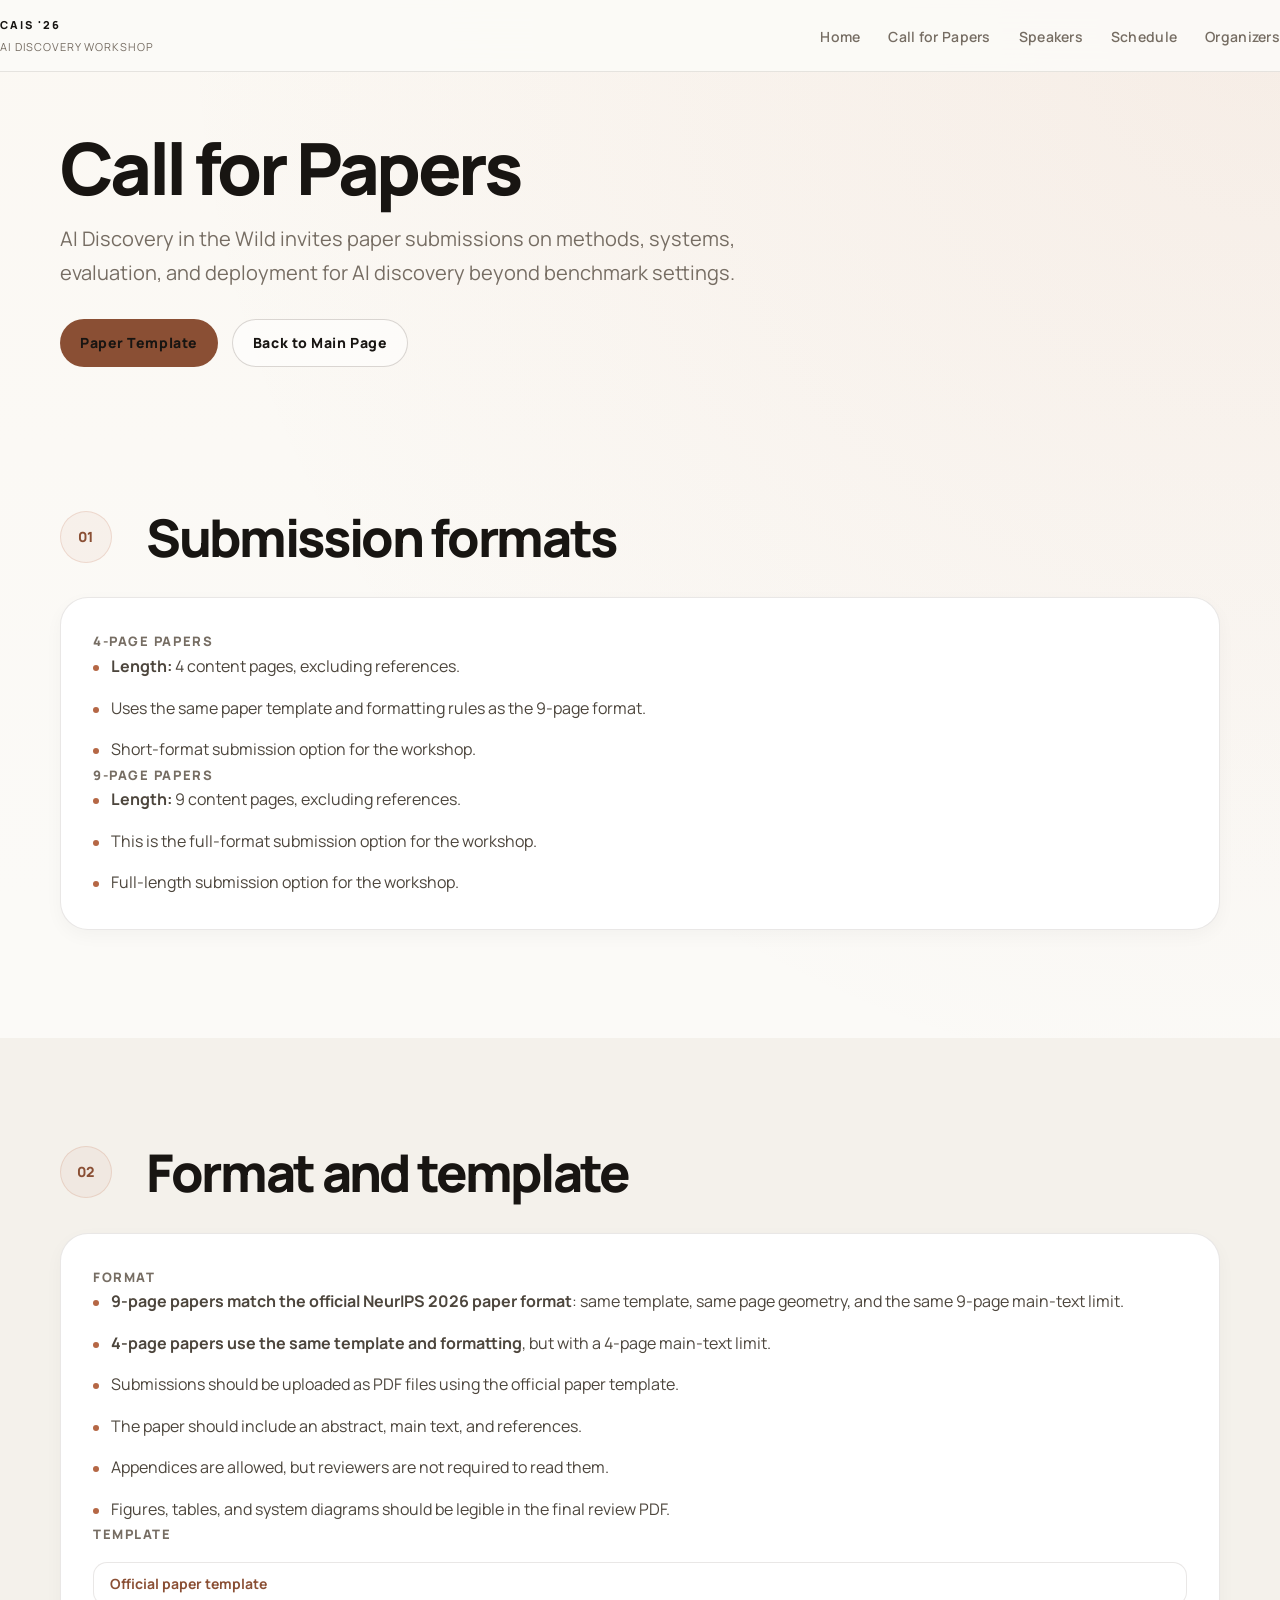
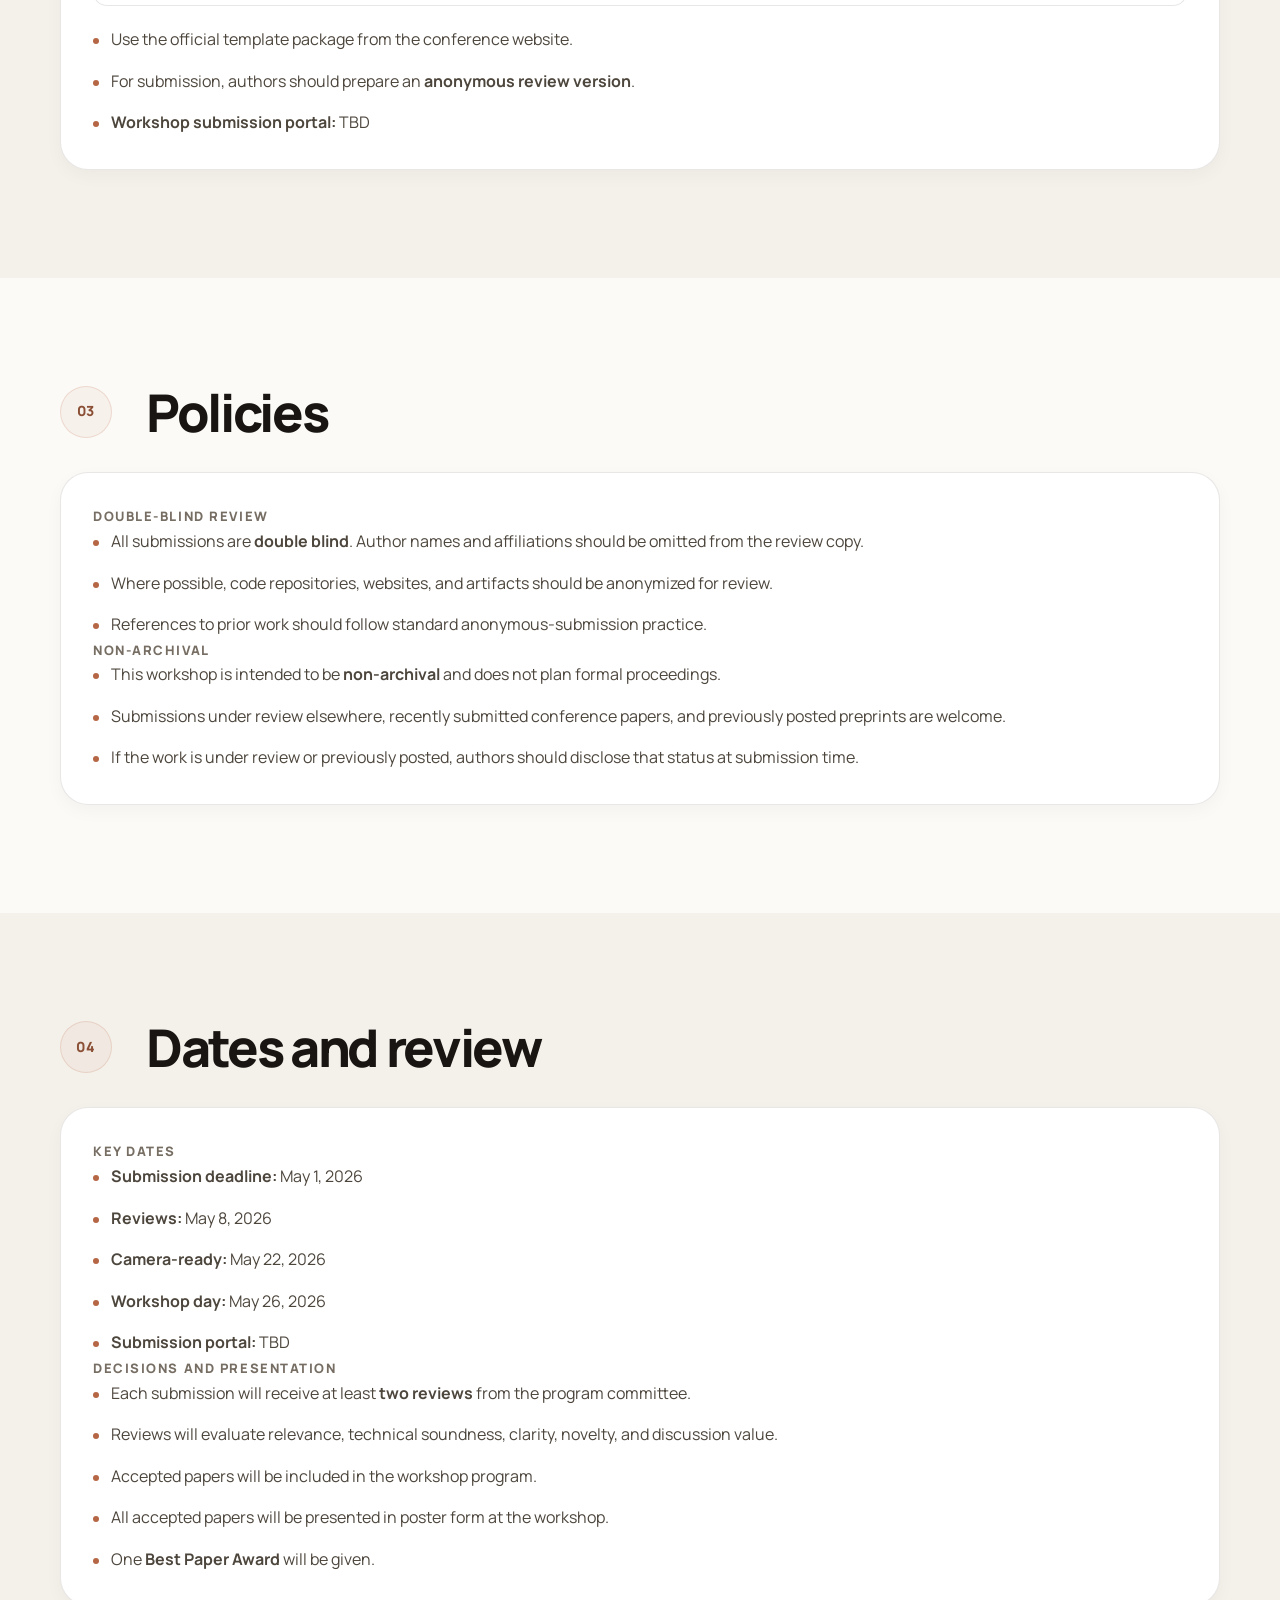
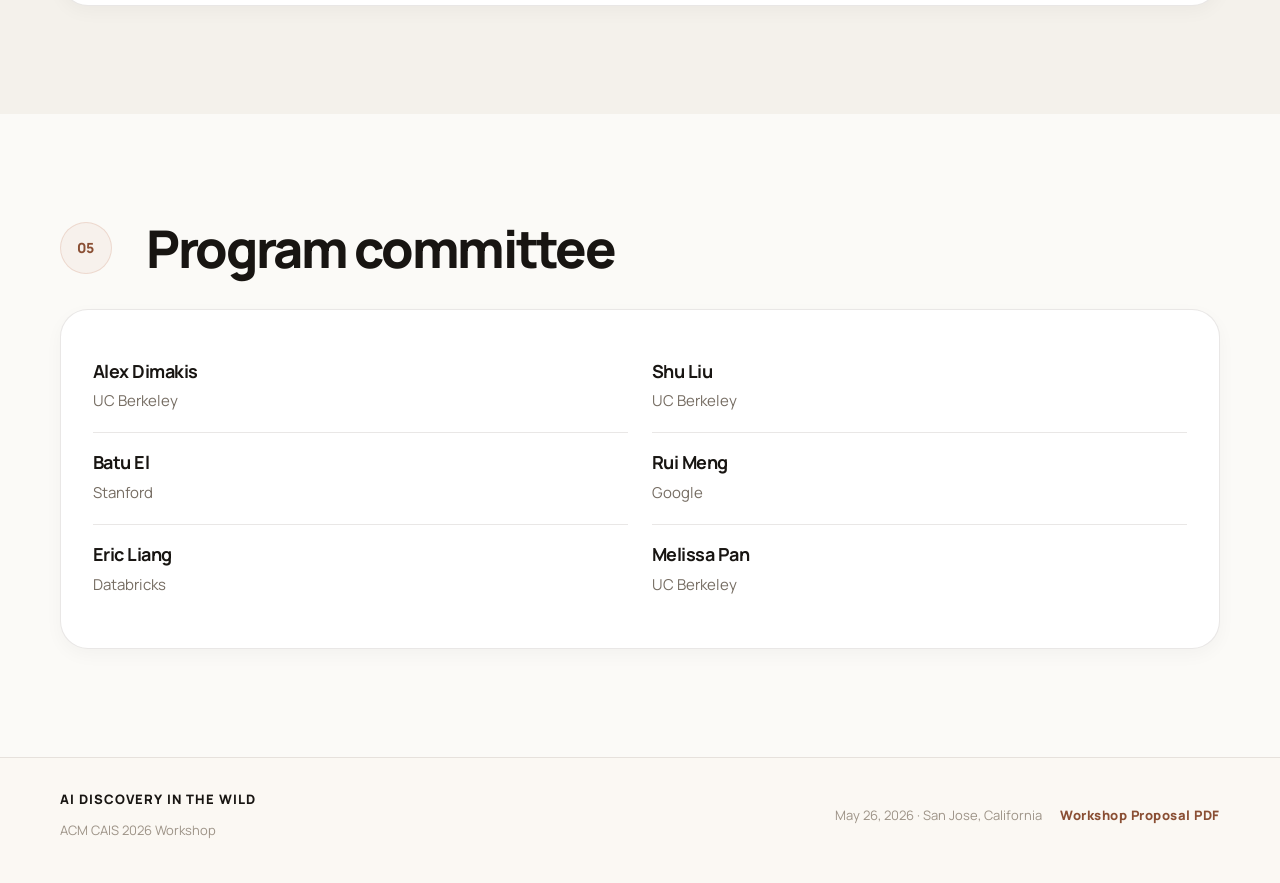
==== cfp.html @ d21f392a "Update workshop dates" ====
<!DOCTYPE html>
<html lang="en">
<head>
  <meta charset="UTF-8">
  <meta name="viewport" content="width=device-width, initial-scale=1.0">
  <title>Call for Papers | AI Discovery in the Wild</title>
  <meta name="description" content="Submission details for AI Discovery in the Wild, a 2026 workshop on real-world AI discovery systems.">
  <meta name="theme-color" content="#f8f4ed">
  <link rel="preconnect" href="https://fonts.googleapis.com">
  <link rel="preconnect" href="https://fonts.gstatic.com" crossorigin>
  <link href="https://fonts.googleapis.com/css2?family=Fraunces:opsz,wght@9..144,500;9..144,600&family=Manrope:wght@400;500;600;700;800&display=swap" rel="stylesheet">
  <link rel="stylesheet" href="style.css">
</head>
<body class="subpage-body">

<nav id="navbar" class="scrolled">
  <div class="nav-inner">
    <a href="index.html" class="nav-logo">
      <span class="nav-mark">CAIS '26</span>
      <span class="nav-name">AI Discovery Workshop</span>
    </a>

    <button class="nav-toggle" aria-label="Toggle navigation" aria-expanded="false">
      <span></span>
      <span></span>
      <span></span>
    </button>

    <ul class="nav-links">
      <li><a href="index.html">Home</a></li>
      <li><a href="cfp.html">Call for Papers</a></li>
      <li><a href="index.html#speakers">Speakers</a></li>
      <li><a href="index.html#schedule">Schedule</a></li>
      <li><a href="index.html#organizers">Organizers</a></li>
    </ul>
  </div>
</nav>

<header class="subpage-hero">
  <div class="container">
    <div class="subpage-copy">
      <h1>Call for Papers</h1>
      <p class="subpage-lead">AI Discovery in the Wild invites paper submissions on methods, systems, evaluation, and deployment for AI discovery beyond benchmark settings.</p>
      <div class="subpage-actions">
        <a href="https://media.neurips.cc/Conferences/NeurIPS2026/Formatting_Instructions_For_NeurIPS_2026.zip" class="page-btn page-btn-primary" target="_blank" rel="noreferrer">Paper Template</a>
        <a href="index.html" class="page-btn page-btn-secondary">Back to Main Page</a>
      </div>
    </div>
  </div>
</header>

<section>
  <div class="container">
    <div class="section-header">
      <span class="section-number">01</span>
      <div class="section-heading">
        <h2>Submission formats</h2>
      </div>
    </div>

    <div class="surface-card cfp-panel">
      <div class="cfp-panel-grid">
        <article class="cfp-block">
          <p class="surface-label">4-Page Papers</p>
          <ul class="cfp-list">
            <li><strong>Length:</strong> 4 content pages, excluding references.</li>
            <li>Uses the same paper template and formatting rules as the 9-page format.</li>
            <li>Short-format submission option for the workshop.</li>
          </ul>
        </article>

        <article class="cfp-block">
          <p class="surface-label">9-Page Papers</p>
          <ul class="cfp-list">
            <li><strong>Length:</strong> 9 content pages, excluding references.</li>
            <li>This is the full-format submission option for the workshop.</li>
            <li>Full-length submission option for the workshop.</li>
          </ul>
        </article>
      </div>
    </div>
  </div>
</section>

<section class="page-alt">
  <div class="container">
    <div class="section-header">
      <span class="section-number">02</span>
      <div class="section-heading">
        <h2>Format and template</h2>
      </div>
    </div>

    <div class="surface-card cfp-panel">
      <div class="cfp-panel-grid">
        <article class="cfp-block">
          <p class="surface-label">Format</p>
          <ul class="cfp-list">
            <li><strong>9-page papers match the official NeurIPS 2026 paper format</strong>: same template, same page geometry, and the same 9-page main-text limit.</li>
            <li><strong>4-page papers use the same template and formatting</strong>, but with a 4-page main-text limit.</li>
            <li>Submissions should be uploaded as PDF files using the official paper template.</li>
            <li>The paper should include an abstract, main text, and references.</li>
            <li>Appendices are allowed, but reviewers are not required to read them.</li>
            <li>Figures, tables, and system diagrams should be legible in the final review PDF.</li>
          </ul>
        </article>

        <article class="cfp-block">
          <p class="surface-label">Template</p>
          <div class="template-links">
            <a href="https://media.neurips.cc/Conferences/NeurIPS2026/Formatting_Instructions_For_NeurIPS_2026.zip" class="template-link" target="_blank" rel="noreferrer">Official paper template</a>
          </div>
          <ul class="cfp-list">
            <li>Use the official template package from the conference website.</li>
            <li>For submission, authors should prepare an <strong>anonymous review version</strong>.</li>
            <li><strong>Workshop submission portal:</strong> TBD</li>
          </ul>
        </article>
      </div>
    </div>
  </div>
</section>

<section>
  <div class="container">
    <div class="section-header">
      <span class="section-number">03</span>
      <div class="section-heading">
        <h2>Policies</h2>
      </div>
    </div>

    <div class="surface-card cfp-panel">
      <div class="cfp-panel-grid">
        <article class="cfp-block">
          <p class="surface-label">Double-Blind Review</p>
          <ul class="cfp-list">
            <li>All submissions are <strong>double blind</strong>. Author names and affiliations should be omitted from the review copy.</li>
            <li>Where possible, code repositories, websites, and artifacts should be anonymized for review.</li>
            <li>References to prior work should follow standard anonymous-submission practice.</li>
          </ul>
        </article>

        <article class="cfp-block">
          <p class="surface-label">Non-Archival</p>
          <ul class="cfp-list">
            <li>This workshop is intended to be <strong>non-archival</strong> and does not plan formal proceedings.</li>
            <li>Submissions under review elsewhere, recently submitted conference papers, and previously posted preprints are welcome.</li>
            <li>If the work is under review or previously posted, authors should disclose that status at submission time.</li>
          </ul>
        </article>
      </div>
    </div>
  </div>
</section>

<section class="page-alt">
  <div class="container">
    <div class="section-header">
      <span class="section-number">04</span>
      <div class="section-heading">
        <h2>Dates and review</h2>
      </div>
    </div>

    <div class="surface-card cfp-panel">
      <div class="cfp-panel-grid">
        <article class="cfp-block">
          <p class="surface-label">Key Dates</p>
          <ul class="cfp-list">
            <li><strong>Submission deadline:</strong> May 1, 2026</li>
            <li><strong>Reviews:</strong> May 8, 2026</li>
            <li><strong>Camera-ready:</strong> May 22, 2026</li>
            <li><strong>Workshop day:</strong> May 26, 2026</li>
            <li><strong>Submission portal:</strong> TBD</li>
          </ul>
        </article>

        <article class="cfp-block">
          <p class="surface-label">Decisions and Presentation</p>
          <ul class="cfp-list">
            <li>Each submission will receive at least <strong>two reviews</strong> from the program committee.</li>
            <li>Reviews will evaluate relevance, technical soundness, clarity, novelty, and discussion value.</li>
            <li>Accepted papers will be included in the workshop program.</li>
            <li>All accepted papers will be presented in poster form at the workshop.</li>
            <li>One <strong>Best Paper Award</strong> will be given.</li>
          </ul>
        </article>
      </div>
    </div>
  </div>
</section>

<section>
  <div class="container">
    <div class="section-header">
      <span class="section-number">05</span>
      <div class="section-heading">
        <h2>Program committee</h2>
      </div>
    </div>

    <div class="pc-list surface-card">
      <div class="pc-list-col">
        <article class="pc-line"><strong>Alex Dimakis</strong><span>UC Berkeley</span></article>
        <article class="pc-line"><strong>Batu El</strong><span>Stanford</span></article>
        <article class="pc-line"><strong>Eric Liang</strong><span>Databricks</span></article>
      </div>
      <div class="pc-list-col">
        <article class="pc-line"><strong>Shu Liu</strong><span>UC Berkeley</span></article>
        <article class="pc-line"><strong>Rui Meng</strong><span>Google</span></article>
        <article class="pc-line"><strong>Melissa Pan</strong><span>UC Berkeley</span></article>
      </div>
    </div>
  </div>
</section>

<footer>
  <div class="container footer-inner">
    <div>
      <span class="footer-title">AI Discovery in the Wild</span>
      <span class="footer-copy">ACM CAIS 2026 Workshop</span>
    </div>
    <div class="footer-meta">
      <span class="footer-copy">May 26, 2026 · San Jose, California</span>
      <a href="AI_Discovery_in_the_Wild_Workshop_Proposal.pdf" class="footer-link" target="_blank" rel="noreferrer">Workshop Proposal PDF</a>
    </div>
  </div>
</footer>

<script>
const toggle = document.querySelector('.nav-toggle');
const links = document.querySelector('.nav-links');

toggle.addEventListener('click', () => {
  const open = links.classList.toggle('open');
  toggle.setAttribute('aria-expanded', open ? 'true' : 'false');
});

document.querySelectorAll('.nav-links a').forEach((anchor) => {
  anchor.addEventListener('click', () => {
    links.classList.remove('open');
    toggle.setAttribute('aria-expanded', 'false');
  });
});

let ticking = false;
window.addEventListener('scroll', () => {
  if (!ticking) {
    requestAnimationFrame(() => {
      document.getElementById('navbar').classList.toggle('scrolled', window.scrollY > 20);
      ticking = false;
    });
    ticking = true;
  }
});
</script>

</body>
</html>
---- style.css ----
/* AI Discovery in the Wild | ACM CAIS 2026 Workshop */
*, *::before, *::after {
  box-sizing: border-box;
  margin: 0;
  padding: 0;
}

:root {
  --bg: #fbfaf7;
  --bg-alt: #f4f1eb;
  --surface: #ffffff;
  --surface-strong: #ffffff;
  --ink: #181512;
  --ink-2: #4d463d;
  --ink-3: #766d63;
  --ink-4: #9d9387;
  --accent: #b56745;
  --accent-deep: #8a4f34;
  --accent-soft: rgba(181, 103, 69, 0.08);
  --border: rgba(78, 63, 51, 0.12);
  --border-strong: rgba(78, 63, 51, 0.2);
  --hero-bg: #fbfaf7;
  --hero-ink: #181512;
  --hero-muted: #6f665d;
  --sans: "Manrope", "Segoe UI", sans-serif;
  --serif: "Fraunces", Georgia, serif;
  --shadow-soft: 0 10px 28px rgba(24, 21, 18, 0.04);
  --shadow-card: 0 6px 18px rgba(24, 21, 18, 0.035);
  --radius-lg: 28px;
  --radius-md: 20px;
  --radius-sm: 14px;
  --container: 1160px;
  --gutter: clamp(22px, 4vw, 40px);
}

html {
  scroll-behavior: smooth;
  scroll-padding-top: 80px;
}

body {
  font-family: var(--sans);
  background: var(--bg);
  color: var(--ink);
  font-size: 16px;
  line-height: 1.75;
  -webkit-font-smoothing: antialiased;
  -moz-osx-font-smoothing: grayscale;
}

a {
  color: inherit;
}

img {
  max-width: 100%;
  display: block;
}

.container {
  width: min(var(--container), calc(100% - (var(--gutter) * 2)));
  margin: 0 auto;
}

#navbar {
  position: fixed;
  inset: 0 0 auto;
  z-index: 100;
  height: 72px;
  border-bottom: 1px solid var(--border);
  background: rgba(251, 250, 247, 0.94);
  transition: background 220ms ease, border-color 220ms ease, backdrop-filter 220ms ease;
  backdrop-filter: blur(16px);
  -webkit-backdrop-filter: blur(16px);
}

#navbar.scrolled {
  background: rgba(251, 250, 247, 0.94);
  border-bottom-color: var(--border);
}

.nav-inner {
  display: flex;
  align-items: center;
  justify-content: space-between;
  gap: 24px;
  height: 100%;
}

.nav-logo {
  display: inline-flex;
  flex-direction: column;
  gap: 2px;
  text-decoration: none;
}

.nav-mark,
.nav-name {
  transition: color 220ms ease, opacity 220ms ease;
}

.nav-mark {
  font-size: 11px;
  font-weight: 800;
  letter-spacing: 0.18em;
  text-transform: uppercase;
  color: var(--ink);
}

.nav-name {
  font-size: 11px;
  letter-spacing: 0.08em;
  text-transform: uppercase;
  color: var(--ink-3);
}

.nav-links {
  display: flex;
  align-items: center;
  gap: 28px;
  list-style: none;
}

.nav-links a {
  font-size: 14px;
  font-weight: 600;
  letter-spacing: 0.02em;
  text-decoration: none;
  color: var(--ink-3);
  transition: color 180ms ease;
}

.nav-links a:hover {
  color: var(--ink);
}

.nav-toggle {
  display: none;
  flex-direction: column;
  justify-content: center;
  gap: 4px;
  background: none;
  border: 0;
  padding: 4px;
  cursor: pointer;
}

.nav-toggle span {
  width: 18px;
  height: 1.5px;
  border-radius: 999px;
  background: var(--ink);
}

#hero {
  position: relative;
  overflow: hidden;
  background: var(--hero-bg);
  color: var(--hero-ink);
  min-height: auto;
  padding: 132px 0 72px;
  border-bottom: 1px solid var(--border);
}

.hero-visual,
.hero-overlay,
.hero-grid {
  display: none;
}

.hero-inner {
  position: relative;
  z-index: 1;
}

.hero-copy {
  max-width: 820px;
  margin: 0;
  text-align: left;
}

.hero-badge {
  display: inline-flex;
  align-items: center;
  justify-content: center;
  min-height: 44px;
  padding: 0 22px;
  margin-bottom: 24px;
  border: 1px solid var(--border);
  border-radius: 999px;
  background: var(--surface);
  font-size: 12px;
  font-weight: 700;
  letter-spacing: 0.14em;
  text-transform: uppercase;
  color: var(--accent-deep);
}

#hero h1 {
  display: flex;
  flex-direction: column;
  align-items: flex-start;
  gap: 4px;
  margin-bottom: 18px;
  line-height: 0.98;
}

#hero h1 span {
  font-size: clamp(52px, 8vw, 90px);
  font-weight: 800;
  letter-spacing: -0.05em;
}

#hero h1 em {
  font-family: var(--serif);
  font-size: clamp(44px, 6.4vw, 76px);
  font-style: italic;
  font-weight: 500;
  line-height: 1;
  letter-spacing: -0.03em;
  color: var(--accent);
}

.hero-tagline {
  max-width: 700px;
  margin: 0;
  color: var(--hero-muted);
  font-size: 20px;
  line-height: 1.7;
}

.hero-actions {
  display: flex;
  justify-content: flex-start;
  gap: 14px;
  margin: 28px 0 32px;
}

.hero-btn {
  display: inline-flex;
  align-items: center;
  justify-content: center;
  min-height: 50px;
  padding: 0 22px;
  border-radius: 999px;
  text-decoration: none;
  font-size: 14px;
  font-weight: 700;
  letter-spacing: 0.02em;
  transition: transform 180ms ease, background 180ms ease, border-color 180ms ease, color 180ms ease;
}

.hero-btn:hover {
  transform: translateY(-1px);
}

.hero-btn-primary {
  background: var(--ink);
  color: #fff;
}

.hero-btn-primary:hover {
  background: #2a241f;
}

.hero-btn-secondary {
  border: 1px solid var(--border-strong);
  background: var(--surface);
  color: var(--ink);
}

.hero-btn-secondary:hover {
  border-color: var(--ink-3);
  background: #fff;
}

.hero-meta {
  display: grid;
  grid-template-columns: repeat(3, minmax(0, 1fr));
  gap: 0;
  max-width: 760px;
  padding: 0;
  border: 1px solid var(--border);
  border-radius: 22px;
  background: var(--surface);
  box-shadow: var(--shadow-soft);
}

.hm {
  display: flex;
  flex-direction: column;
  gap: 6px;
  padding: 18px 22px;
  text-align: left;
}

.hm-label {
  font-size: 12px;
  font-weight: 700;
  letter-spacing: 0.12em;
  text-transform: uppercase;
  color: var(--ink-4);
}

.hm-value {
  font-size: 18px;
  font-weight: 700;
  color: var(--ink);
}

.hm-sep {
  display: none;
}

#dates-strip {
  position: relative;
  z-index: 2;
  padding: 28px 0 8px;
  background: var(--bg);
  border-bottom: 1px solid var(--border);
}

.dates-wrap {
  display: grid;
  grid-template-columns: 120px 1fr;
  gap: 24px;
  align-items: center;
}

.dates-label {
  font-size: 13px;
  font-weight: 800;
  letter-spacing: 0.14em;
  text-transform: uppercase;
  color: var(--ink-4);
}

.dates-grid {
  display: grid;
  grid-template-columns: repeat(4, minmax(0, 1fr));
  gap: 14px;
}

.dg {
  padding: 18px 20px;
  border: 1px solid var(--border);
  border-radius: 16px;
  background: var(--surface);
}

.dg-l {
  display: block;
  margin-bottom: 4px;
  font-size: 12px;
  font-weight: 800;
  letter-spacing: 0.12em;
  text-transform: uppercase;
  color: var(--ink-4);
}

.dg-v {
  font-size: 17px;
  font-weight: 700;
  color: var(--ink);
}

section {
  position: relative;
  padding: 108px 0;
}

#cfp,
#schedule,
#pc,
#sponsors {
  background: var(--bg-alt);
}

.section-header {
  display: grid;
  grid-template-columns: 64px minmax(0, 1fr);
  gap: 22px;
  align-items: start;
  margin-bottom: 32px;
}

.section-number {
  display: inline-flex;
  align-items: center;
  justify-content: center;
  width: 52px;
  height: 52px;
  border-radius: 50%;
  border: 1px solid rgba(186, 103, 68, 0.18);
  background: rgba(186, 103, 68, 0.06);
  color: var(--accent-deep);
  font-size: 14px;
  font-weight: 800;
  letter-spacing: 0.06em;
}

.section-heading {
  max-width: 820px;
}

.surface-label,
.callout-label {
  font-size: 13px;
  font-weight: 800;
  letter-spacing: 0.12em;
  text-transform: uppercase;
}

.surface-label,
.callout-label {
  color: var(--ink-3);
}

h2 {
  font-size: clamp(34px, 4.4vw, 52px);
  line-height: 1.05;
  letter-spacing: -0.045em;
  font-weight: 800;
}

.section-intro,
.panel-note,
.sched-note {
  max-width: 780px;
  color: var(--ink-3);
  font-size: 18px;
}

.section-intro {
  margin-bottom: 38px;
}

.panel-title {
  margin-bottom: 10px;
  color: var(--accent-deep);
  font-size: 16px;
  font-weight: 800;
  letter-spacing: -0.02em;
}

.about-body,
.cfp-layout {
  display: grid;
  grid-template-columns: minmax(0, 1.05fr) minmax(320px, 0.82fr);
  gap: 34px;
  align-items: stretch;
}

.about-copy,
.surface-card,
.themes-panel,
.schedule-shell {
  border: 1px solid var(--border);
  border-radius: var(--radius-lg);
  background: var(--surface);
  box-shadow: var(--shadow-card);
}

.about-copy {
  display: flex;
  flex-direction: column;
  padding: 36px;
  height: 100%;
}

.lead-text {
  font-size: 20px;
  line-height: 1.75;
  color: var(--ink);
  margin-bottom: 18px;
}

.about-copy p {
  color: var(--ink-2);
  margin-bottom: 16px;
  font-size: 17px;
}

.about-copy strong,
.theme-item strong,
.pc-line strong,
.org strong {
  color: var(--ink);
}

.about-callout {
  margin-top: 28px;
  padding: 24px;
  border: 1px solid rgba(186, 103, 68, 0.18);
  border-radius: var(--radius-md);
  background: linear-gradient(180deg, rgba(186, 103, 68, 0.08), rgba(186, 103, 68, 0.03));
}

.about-callout p {
  margin-top: 10px;
  margin-bottom: 0;
  color: var(--ink-2);
}

.about-questions {
  margin-top: 22px;
}

.question-list {
  display: grid;
  gap: 12px;
  margin-top: 10px;
}

.question-item {
  padding: 16px 18px;
  border: 1px solid var(--border);
  border-radius: 16px;
  background: rgba(255, 255, 255, 0.42);
  color: var(--ink-2);
  font-size: 15px;
  line-height: 1.65;
}

.themes-panel {
  display: flex;
  flex-direction: column;
  padding: 30px 30px 16px;
  height: 100%;
}

.panel-head {
  margin-bottom: 12px;
}

.panel-note {
  margin-top: 8px;
  font-size: 16px;
}

.theme-item {
  display: grid;
  grid-template-columns: 30px 1fr;
  gap: 14px;
  padding: 18px 0;
  border-top: 1px solid var(--border);
}

.theme-item:first-of-type {
  border-top: 0;
}

.theme-num {
  font-family: var(--serif);
  font-size: 22px;
  line-height: 1;
  color: var(--accent);
}

.theme-item strong {
  display: block;
  margin-bottom: 6px;
  font-size: 16px;
  font-weight: 700;
}

.theme-item p {
  color: var(--ink-3);
  font-size: 15px;
  line-height: 1.6;
}

.surface-card {
  height: 100%;
  padding: 32px;
}

.surface-intro {
  margin-top: 10px;
  color: var(--ink-3);
  font-size: 16px;
  line-height: 1.7;
}

.topics-grid {
  display: grid;
  grid-template-columns: repeat(2, minmax(0, 1fr));
  gap: 22px;
  margin-top: 18px;
}

.topics-grid ul {
  list-style: none;
}

.topics-grid li {
  position: relative;
  padding: 12px 0 12px 18px;
  border-bottom: 1px solid var(--border);
  color: var(--ink-2);
  font-size: 16px;
  line-height: 1.72;
}

.topics-grid li::before {
  content: "";
  position: absolute;
  left: 0;
  top: 20px;
  width: 6px;
  height: 6px;
  border-radius: 50%;
  background: var(--accent);
}

.quick-facts {
  display: grid;
  grid-template-columns: repeat(2, minmax(0, 1fr));
  gap: 12px;
  margin: 18px 0 20px;
}

.quick-fact {
  padding: 16px 14px;
  border: 1px solid var(--border);
  border-radius: var(--radius-sm);
  background: rgba(255, 255, 255, 0.5);
}

.quick-label {
  display: block;
  margin-bottom: 6px;
  font-size: 10px;
  font-weight: 800;
  letter-spacing: 0.16em;
  text-transform: uppercase;
  color: var(--ink-4);
}

.quick-fact strong {
  font-size: 16px;
  line-height: 1.45;
}

.cfp-list {
  list-style: none;
  display: grid;
  gap: 14px;
}

.cfp-list li {
  position: relative;
  padding-left: 18px;
  color: var(--ink-2);
  font-size: 16px;
  line-height: 1.72;
}

.cfp-list li::before {
  content: "";
  position: absolute;
  left: 0;
  top: 12px;
  width: 6px;
  height: 6px;
  border-radius: 50%;
  background: var(--accent);
}

.compact-list {
  margin-top: 4px;
}

.cfp-actions {
  display: flex;
  flex-direction: column;
  align-items: flex-start;
  gap: 12px;
  margin-top: auto;
  padding-top: 24px;
}

.cfp-actions .hero-btn-primary {
  background: var(--accent-deep);
  color: var(--hero-ink);
}

.cfp-note {
  color: var(--ink-3);
  font-size: 14px;
  line-height: 1.6;
}

.spk-pill {
  display: inline-flex;
  align-items: center;
  min-height: 34px;
  padding: 0 12px;
  border-radius: 999px;
  border: 1px solid rgba(186, 103, 68, 0.18);
  background: rgba(186, 103, 68, 0.07);
  color: var(--accent-deep);
  font-size: 12px;
  font-weight: 700;
}

.speakers-grid,
.org-grid {
  display: grid;
  gap: 16px;
}

.speakers-grid {
  grid-template-columns: repeat(2, minmax(0, 1fr));
}

.spk {
  display: flex;
  flex-direction: column;
  gap: 18px;
  min-height: 100%;
  padding: 26px;
  border: 1px solid var(--border);
  border-radius: 24px;
  background:
    radial-gradient(circle at top right, rgba(186, 103, 68, 0.08), transparent 34%),
    rgba(255, 253, 249, 0.82);
  box-shadow: var(--shadow-card);
  transition: transform 180ms ease, border-color 180ms ease, box-shadow 180ms ease;
}

.spk:hover {
  transform: translateY(-2px);
  border-color: rgba(186, 103, 68, 0.26);
  box-shadow: 0 22px 48px rgba(30, 24, 20, 0.1);
}

.spk-top {
  display: flex;
  align-items: flex-start;
  justify-content: space-between;
  gap: 16px;
}

.spk-id {
  display: flex;
  align-items: center;
  gap: 14px;
  min-width: 0;
}

.spk-avatar {
  width: 64px;
  height: 64px;
  border-radius: 20px;
  overflow: hidden;
  background:
    linear-gradient(135deg, rgba(186, 103, 68, 0.12), rgba(186, 103, 68, 0.22)),
    #f7ece4;
  box-shadow:
    inset 0 0 0 1px rgba(186, 103, 68, 0.12),
    0 10px 20px rgba(30, 24, 20, 0.08);
}

.spk-avatar img {
  width: 100%;
  height: 100%;
  object-fit: cover;
  object-position: center 24%;
}

.spk-avatar-fallback {
  display: inline-flex;
  align-items: center;
  justify-content: center;
  color: var(--accent-deep);
  font-size: 17px;
  font-weight: 800;
  letter-spacing: 0.04em;
}

.spk-head {
  min-width: 0;
}

.spk h3 {
  margin-bottom: 3px;
  font-size: 22px;
  line-height: 1.12;
  letter-spacing: -0.03em;
  font-weight: 800;
}

.spk-aff {
  color: var(--ink-3);
  font-size: 15px;
  line-height: 1.5;
}

.spk-desc {
  color: var(--ink-2);
  font-size: 16px;
  line-height: 1.72;
}

.spk-foot {
  display: flex;
  align-items: center;
  justify-content: space-between;
  gap: 12px;
  margin-top: auto;
}

.spk-link {
  color: var(--accent-deep);
  font-size: 13px;
  font-weight: 800;
  letter-spacing: 0.06em;
  text-transform: uppercase;
  text-decoration: none;
}

.spk-link:hover {
  text-decoration: underline;
}

.tag {
  display: inline-flex;
  align-items: center;
  justify-content: center;
  min-height: 28px;
  padding: 0 10px;
  border-radius: 999px;
  font-size: 11px;
  font-weight: 800;
  letter-spacing: 0.14em;
  text-transform: uppercase;
  white-space: nowrap;
}

.tag.confirmed {
  background: rgba(37, 99, 69, 0.12);
  color: #256345;
}

.tag.invited {
  background: rgba(177, 104, 39, 0.12);
  color: #9a5b23;
}

.schedule-shell {
  padding: 34px;
}

.sched-note {
  margin-bottom: 22px;
}

.sched-table {
  overflow: hidden;
  border: 1px solid var(--border);
  border-radius: 24px;
  background: var(--surface-strong);
}

.sched-row {
  display: grid;
  grid-template-columns: 72px 96px minmax(0, 1fr);
  gap: 18px;
  align-items: center;
  padding: 16px 22px;
  border-top: 1px solid var(--border);
}

.sched-row:first-child {
  border-top: 0;
}

.st-time {
  color: var(--accent-deep);
  font-size: 16px;
  font-weight: 800;
  letter-spacing: -0.02em;
}

.st-kind {
  display: inline-flex;
  align-items: center;
  justify-content: center;
  min-height: 30px;
  padding: 0 10px;
  border-radius: 999px;
  border: 1px solid rgba(186, 103, 68, 0.16);
  background: rgba(186, 103, 68, 0.07);
  color: var(--accent-deep);
  font-size: 12px;
  font-weight: 800;
  letter-spacing: 0.12em;
  text-transform: uppercase;
}

.st-event {
  color: var(--ink-2);
  font-size: 16px;
  font-weight: 600;
}

.st-meta {
  color: var(--ink-4);
  font-size: 14px;
  font-weight: 500;
}

.sched-row.is-break {
  background: rgba(116, 107, 96, 0.05);
}

.sched-row.is-break .st-time,
.sched-row.is-break .st-event {
  color: var(--ink-3);
}

.sched-row.is-break .st-kind {
  border-color: rgba(116, 107, 96, 0.14);
  background: rgba(116, 107, 96, 0.08);
  color: var(--ink-3);
}

.org-roster {
  padding-top: 28px;
}

.org-grid {
  grid-template-columns: repeat(4, minmax(0, 1fr));
  gap: 10px 24px;
}

.org-card {
  height: 100%;
  padding: 18px;
  border: 1px solid var(--border);
  border-radius: 22px;
  background: rgba(255, 253, 249, 0.82);
  box-shadow: var(--shadow-card);
}

.org-card img {
  width: 100%;
  aspect-ratio: 1 / 1;
  border-radius: 16px;
  margin-bottom: 14px;
}

.org-card img {
  object-fit: cover;
  object-position: center 18%;
}

.org-card strong {
  display: block;
  margin-bottom: 4px;
  font-size: 17px;
  line-height: 1.25;
  letter-spacing: -0.03em;
}

.org-card span {
  color: var(--ink-3);
  font-size: 14px;
}

.sponsor-grid {
  display: grid;
  grid-template-columns: repeat(2, minmax(0, 1fr));
  gap: 18px;
  align-items: stretch;
}

.sponsor-card {
  display: flex;
  flex-direction: column;
  align-items: flex-start;
  justify-content: flex-start;
  height: 100%;
  padding: 32px;
  border: 1px solid var(--border);
  border-radius: var(--radius-lg);
  background: rgba(255, 253, 249, 0.88);
  box-shadow: var(--shadow-card);
}

.sponsor-card p {
  max-width: 42ch;
  color: var(--ink-3);
  font-size: 17px;
}

.sponsor-brand {
  display: inline-flex;
  align-items: center;
  justify-content: flex-start;
  min-height: 64px;
  margin: 14px 0 18px;
  text-decoration: none;
}

.sponsor-logo-img {
  display: block;
  height: 38px;
  width: auto;
  max-width: 240px;
  object-fit: contain;
  object-position: left center;
}

.sponsor-logo-img-databricks {
  height: 40px;
}

.sponsor-logo-img-google {
  height: 34px;
}

.pc-list {
  display: grid;
  grid-template-columns: repeat(2, minmax(0, 1fr));
  gap: 24px;
}

.pc-list-col {
  display: grid;
}

.pc-line {
  padding: 18px 0;
  border-top: 1px solid var(--border);
}

.pc-line:first-child {
  border-top: 0;
}

.pc-line strong {
  display: block;
  margin-bottom: 4px;
  font-size: 18px;
  line-height: 1.25;
  letter-spacing: -0.03em;
}

.pc-line span {
  color: var(--ink-3);
  font-size: 15px;
}

footer {
  padding: 30px 0 40px;
  border-top: 1px solid var(--border);
  background: #fbf8f3;
}

.footer-inner {
  display: flex;
  align-items: center;
  justify-content: space-between;
  gap: 20px;
}

.footer-meta {
  display: flex;
  align-items: center;
  gap: 18px;
}

.footer-title {
  display: block;
  margin-bottom: 4px;
  font-size: 13px;
  font-weight: 800;
  letter-spacing: 0.08em;
  text-transform: uppercase;
}

.footer-copy {
  color: var(--ink-4);
  font-size: 13px;
}

.footer-link {
  color: var(--accent-deep);
  font-size: 13px;
  font-weight: 800;
  letter-spacing: 0.04em;
  text-decoration: none;
}

.footer-link:hover {
  text-decoration: underline;
}

.subpage-body {
  background:
    radial-gradient(circle at top right, rgba(186, 103, 68, 0.08), transparent 26%),
    linear-gradient(180deg, #fbf8f3 0%, var(--bg) 22%, var(--bg) 100%);
}

.subpage-hero {
  padding: 132px 0 36px;
}

.subpage-copy {
  max-width: 860px;
}

.subpage-hero h1 {
  font-size: clamp(48px, 6vw, 72px);
  line-height: 1;
  letter-spacing: -0.05em;
  font-weight: 800;
}

.subpage-lead {
  max-width: 760px;
  margin-top: 18px;
  color: var(--ink-3);
  font-size: 20px;
  line-height: 1.72;
}

.subpage-actions {
  display: flex;
  flex-wrap: wrap;
  gap: 14px;
  margin-top: 28px;
}

.page-btn {
  display: inline-flex;
  align-items: center;
  justify-content: center;
  min-height: 48px;
  padding: 0 20px;
  border-radius: 999px;
  font-size: 14px;
  font-weight: 800;
  letter-spacing: 0.04em;
  text-decoration: none;
  transition: transform 180ms ease, opacity 180ms ease, background 180ms ease;
}

.page-btn:hover {
  transform: translateY(-1px);
}

.page-btn-primary {
  background: var(--accent-deep);
  color: var(--hero-ink);
}

.page-btn-secondary {
  border: 1px solid var(--border-strong);
  color: var(--ink);
  background: rgba(255, 255, 255, 0.5);
}

.page-alt {
  background: var(--bg-alt);
}

.detail-grid {
  display: grid;
  grid-template-columns: repeat(2, minmax(0, 1fr));
  gap: 18px;
}

.detail-grid-3 {
  grid-template-columns: repeat(3, minmax(0, 1fr));
}

.detail-card {
  height: 100%;
}

.template-links {
  display: grid;
  gap: 10px;
  margin: 16px 0 20px;
}

.template-link {
  display: inline-flex;
  align-items: center;
  min-height: 44px;
  padding: 0 16px;
  border: 1px solid var(--border);
  border-radius: 14px;
  background: rgba(255, 255, 255, 0.5);
  color: var(--accent-deep);
  font-size: 14px;
  font-weight: 700;
  text-decoration: none;
}

.template-link:hover {
  border-color: rgba(186, 103, 68, 0.24);
}

@media (max-width: 1080px) {
  #hero {
    min-height: 780px;
    padding: 150px 0 94px;
  }

  .about-body,
  .cfp-layout {
    grid-template-columns: 1fr;
  }

  .org-grid {
    grid-template-columns: repeat(3, minmax(0, 1fr));
  }

  .detail-grid,
  .detail-grid-3,
  .sponsor-grid {
    grid-template-columns: 1fr;
  }
}

@media (max-width: 860px) {
  #navbar {
    height: 64px;
  }

  #hero {
    min-height: auto;
    padding: 136px 0 86px;
  }

  .hero-visual {
    background-size: clamp(760px, 120vw, 1120px);
    background-position: center 32%;
    opacity: 0.56;
  }

  .hero-tagline {
    font-size: 18px;
  }

  .subpage-lead {
    font-size: 18px;
  }

  .hero-actions {
    flex-wrap: wrap;
  }

  .hero-meta {
    flex-wrap: wrap;
    justify-content: center;
    row-gap: 16px;
  }

  .hm {
    align-items: center;
    text-align: center;
  }

  .hm-sep {
    display: none;
  }

  .dates-wrap {
    grid-template-columns: 1fr;
  }

  .dates-grid,
  .speakers-grid,
  .org-grid,
  .topics-grid,
  .quick-facts,
  .sponsor-grid {
    grid-template-columns: 1fr 1fr;
  }

  .pc-list {
    grid-template-columns: 1fr 1fr;
  }

  section {
    padding: 86px 0;
  }

  .section-header {
    grid-template-columns: 52px 1fr;
  }

  .schedule-shell {
    padding: 24px;
  }

  .sched-row {
    grid-template-columns: 64px 84px minmax(0, 1fr);
    gap: 12px;
  }
}

@media (max-width: 620px) {
  .nav-toggle {
    display: flex;
  }

  .nav-name {
    display: none;
  }

  .nav-links {
    display: none;
    position: absolute;
    top: 64px;
    left: 0;
    right: 0;
    flex-direction: column;
    align-items: flex-start;
    gap: 14px;
    padding: 18px var(--gutter) 22px;
    background: rgba(248, 244, 237, 0.96);
    border-bottom: 1px solid var(--border);
    backdrop-filter: blur(18px);
    -webkit-backdrop-filter: blur(18px);
  }

  .nav-links.open {
    display: flex;
  }

  .nav-links a {
    color: var(--ink) !important;
    font-size: 14px;
  }

  #hero {
    padding: 122px 0 74px;
  }

  #hero h1 span {
    font-size: clamp(52px, 16vw, 72px);
  }

  #hero h1 em {
    font-size: clamp(50px, 15vw, 68px);
  }

  .hero-tagline {
    font-size: 17px;
  }

  .hero-meta {
    width: 100%;
    padding: 18px 20px;
    border-radius: 20px;
  }

  .hero-btn {
    width: 100%;
  }

  .page-btn {
    width: 100%;
  }

  .dates-grid,
  .speakers-grid,
  .org-grid,
  .topics-grid,
  .quick-facts,
  .sponsor-grid {
    grid-template-columns: 1fr;
  }

  .spk-foot {
    flex-direction: column;
    align-items: flex-start;
  }

  .pc-list {
    grid-template-columns: 1fr;
  }

  .section-header {
    grid-template-columns: 1fr;
    gap: 16px;
  }

  h2 {
    font-size: 38px;
  }

  .about-copy,
  .surface-card,
  .themes-panel,
  .schedule-shell {
    padding: 24px;
    border-radius: 22px;
  }

  .sched-row {
    grid-template-columns: 1fr;
    gap: 10px;
  }

  .st-kind {
    justify-self: start;
  }

  .footer-inner {
    flex-direction: column;
    align-items: flex-start;
  }

  .footer-meta {
    flex-direction: column;
    align-items: flex-start;
    gap: 6px;
  }
}
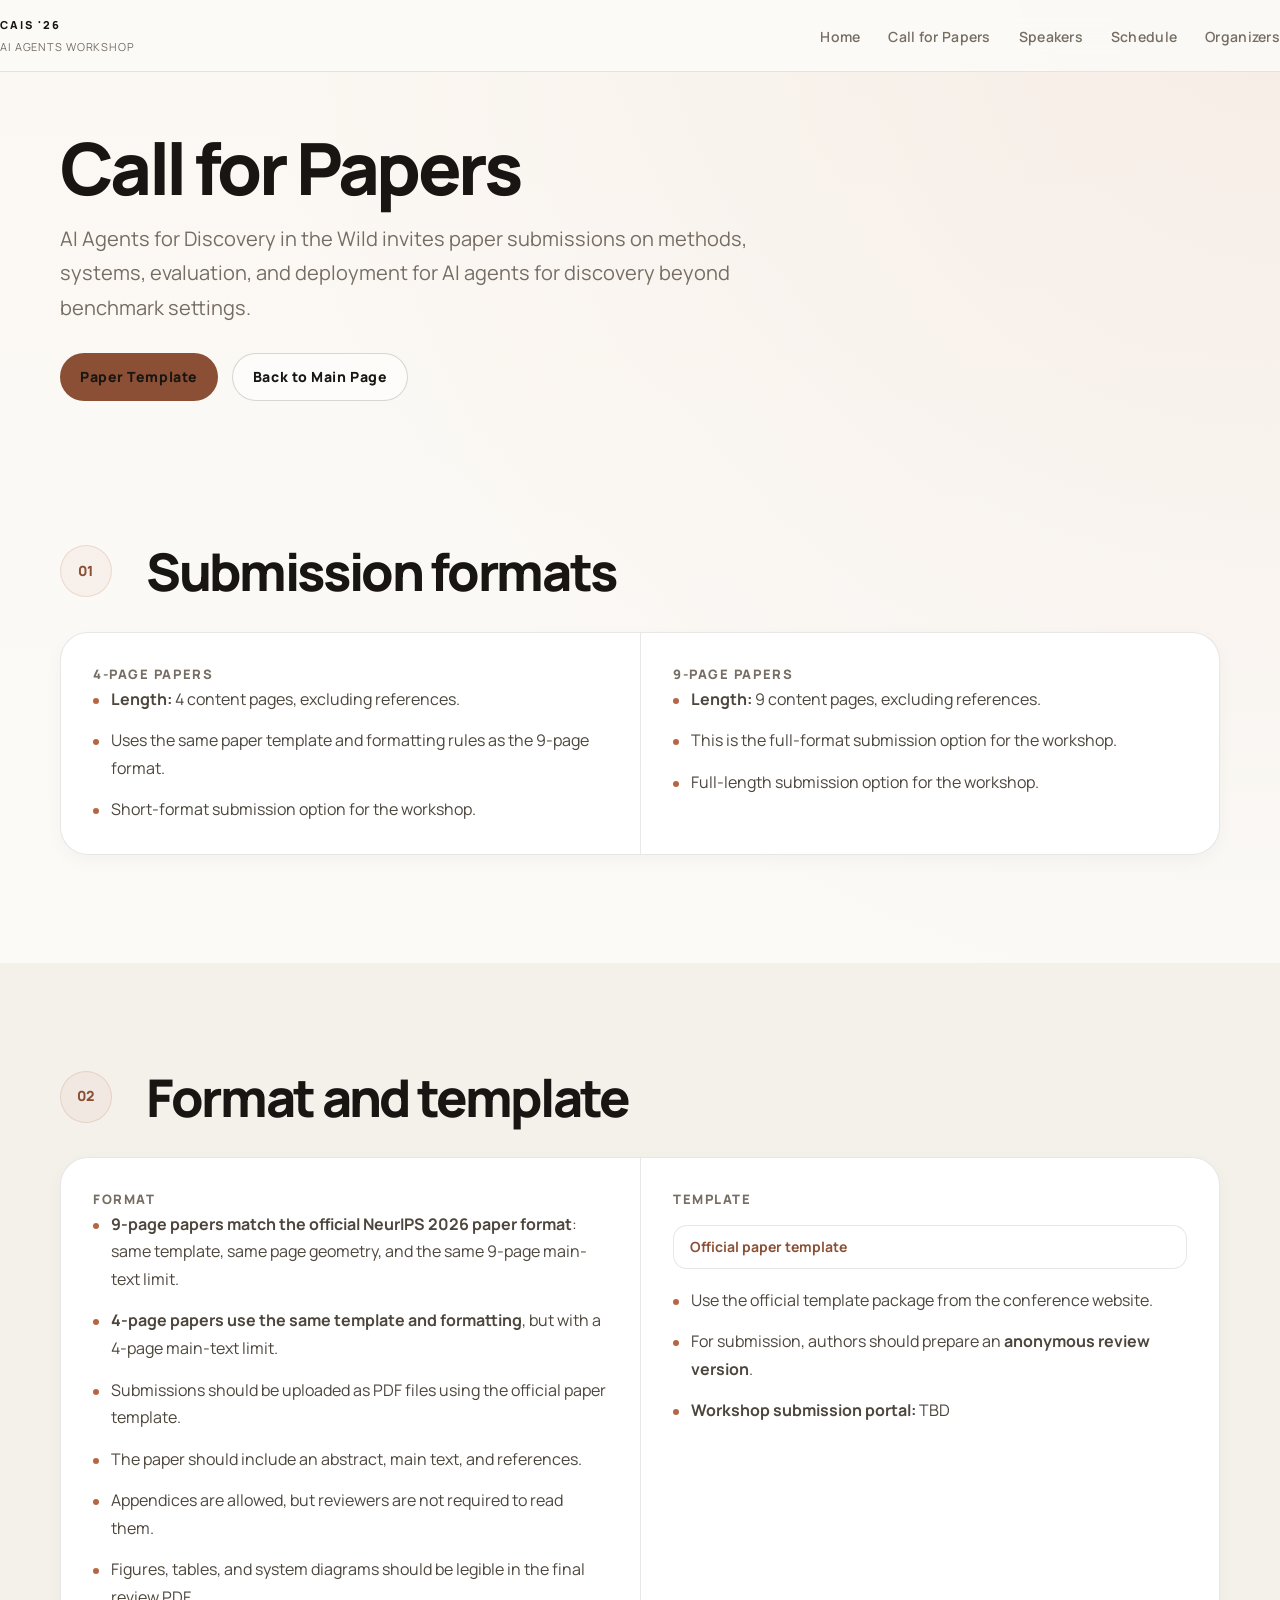
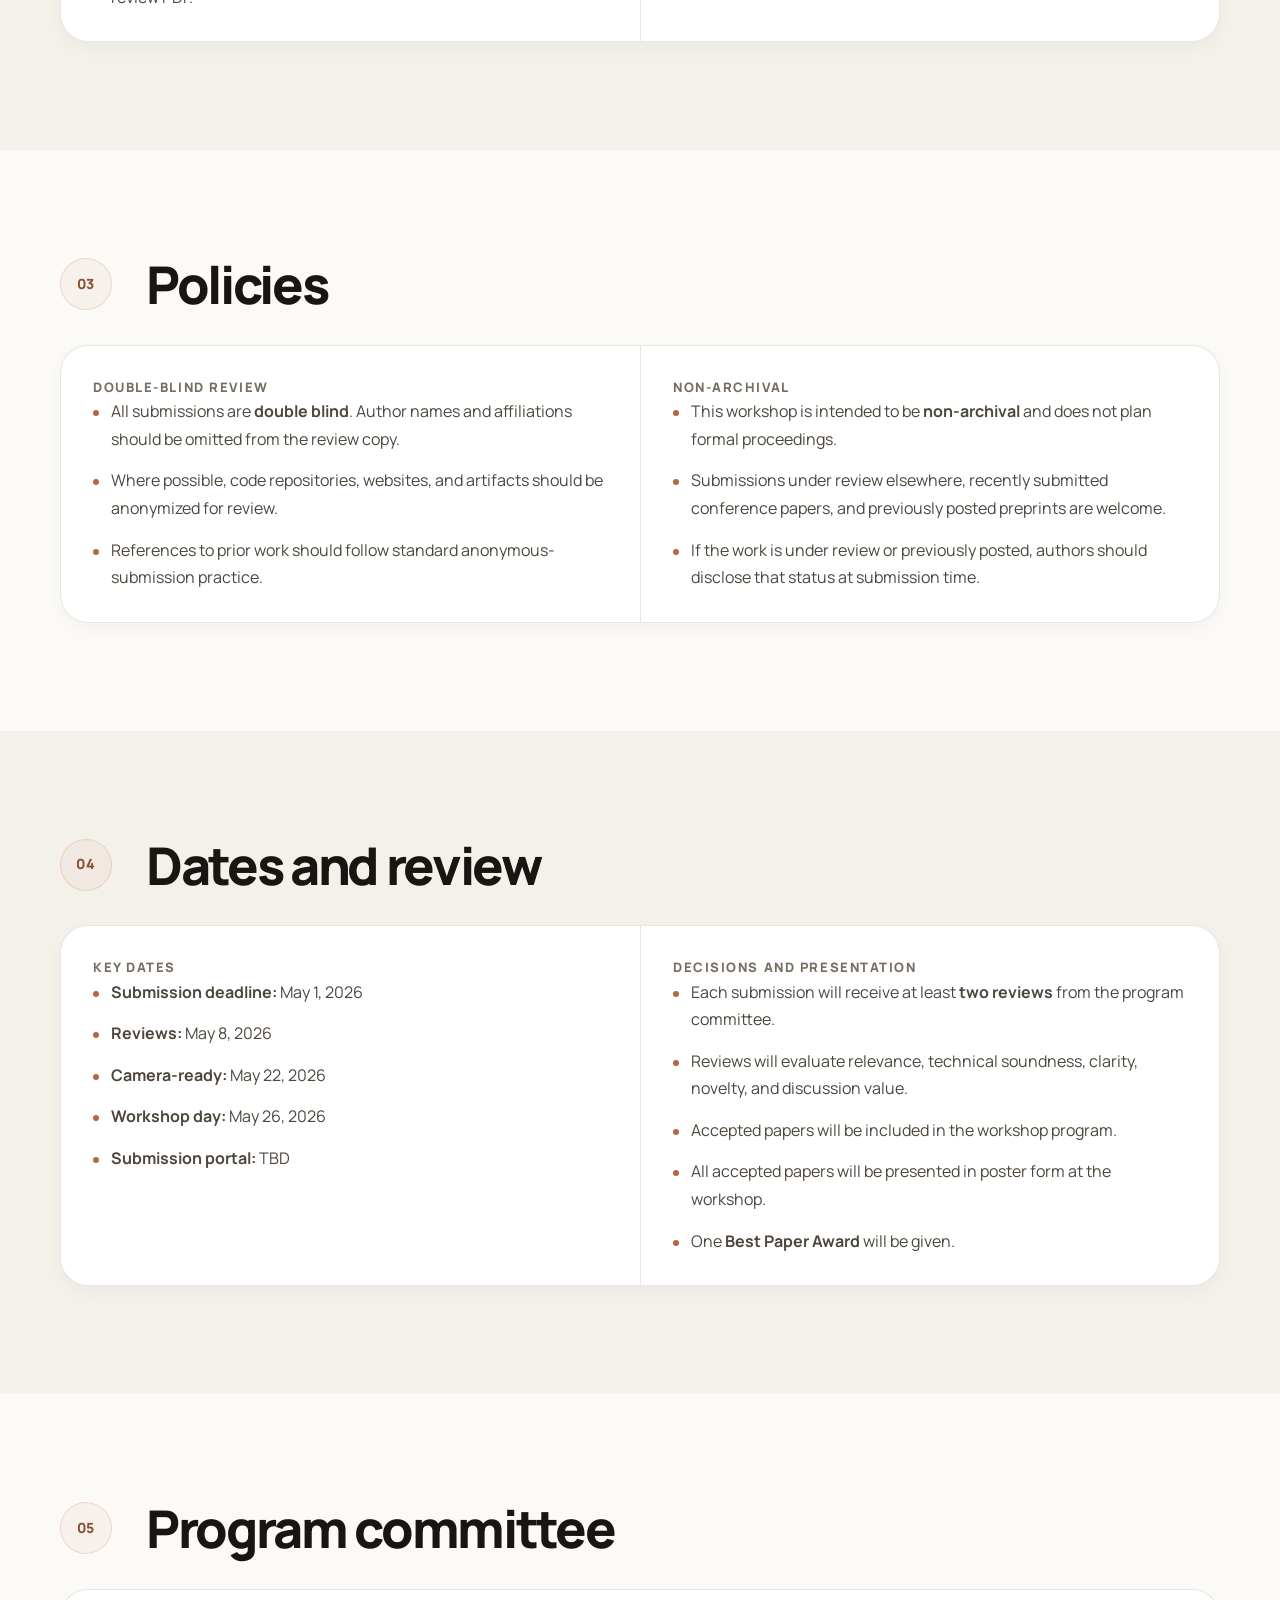
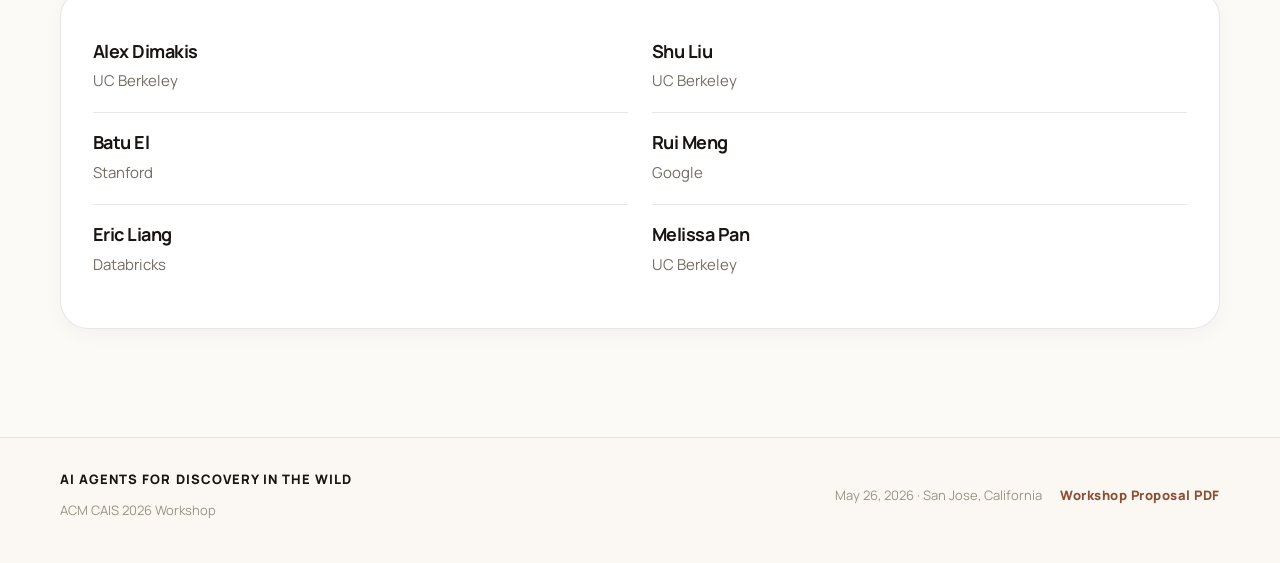
==== commit 6f37a5f4: "Rename workshop to AI Agents for Discovery in the Wild" ====
--- a/cfp.html
+++ b/cfp.html
@@ -3,8 +3,8 @@
 <head>
   <meta charset="UTF-8">
   <meta name="viewport" content="width=device-width, initial-scale=1.0">
-  <title>Call for Papers | AI Discovery in the Wild</title>
-  <meta name="description" content="Submission details for AI Discovery in the Wild, a 2026 workshop on real-world AI discovery systems.">
+  <title>Call for Papers | AI Agents for Discovery in the Wild</title>
+  <meta name="description" content="Submission details for AI Agents for Discovery in the Wild, a 2026 workshop on AI agents for discovery in real-world settings.">
   <meta name="theme-color" content="#f8f4ed">
   <link rel="preconnect" href="https://fonts.googleapis.com">
   <link rel="preconnect" href="https://fonts.gstatic.com" crossorigin>
@@ -17,7 +17,7 @@
   <div class="nav-inner">
     <a href="index.html" class="nav-logo">
       <span class="nav-mark">CAIS '26</span>
-      <span class="nav-name">AI Discovery Workshop</span>
+      <span class="nav-name">AI Agents Workshop</span>
     </a>
 
     <button class="nav-toggle" aria-label="Toggle navigation" aria-expanded="false">
@@ -40,7 +40,7 @@
   <div class="container">
     <div class="subpage-copy">
       <h1>Call for Papers</h1>
-      <p class="subpage-lead">AI Discovery in the Wild invites paper submissions on methods, systems, evaluation, and deployment for AI discovery beyond benchmark settings.</p>
+      <p class="subpage-lead">AI Agents for Discovery in the Wild invites paper submissions on methods, systems, evaluation, and deployment for AI agents for discovery beyond benchmark settings.</p>
       <div class="subpage-actions">
         <a href="https://media.neurips.cc/Conferences/NeurIPS2026/Formatting_Instructions_For_NeurIPS_2026.zip" class="page-btn page-btn-primary" target="_blank" rel="noreferrer">Paper Template</a>
         <a href="index.html" class="page-btn page-btn-secondary">Back to Main Page</a>
@@ -218,7 +218,7 @@
 <footer>
   <div class="container footer-inner">
     <div>
-      <span class="footer-title">AI Discovery in the Wild</span>
+      <span class="footer-title">AI Agents for Discovery in the Wild</span>
       <span class="footer-copy">ACM CAIS 2026 Workshop</span>
     </div>
     <div class="footer-meta">
--- a/style.css
+++ b/style.css
@@ -1,4 +1,4 @@
-/* AI Discovery in the Wild | ACM CAIS 2026 Workshop */
+/* AI Agents for Discovery in the Wild | ACM CAIS 2026 Workshop */
 *, *::before, *::after {
   box-sizing: border-box;
   margin: 0;
@@ -508,18 +508,28 @@
 
 .question-list {
   display: grid;
-  gap: 12px;
+  gap: 10px;
   margin-top: 10px;
-}
-
-.question-item {
-  padding: 16px 18px;
-  border: 1px solid var(--border);
-  border-radius: 16px;
-  background: rgba(255, 255, 255, 0.42);
+  list-style: none;
+}
+
+.question-list li {
+  position: relative;
+  padding-left: 18px;
   color: var(--ink-2);
   font-size: 15px;
   line-height: 1.65;
+}
+
+.question-list li::before {
+  content: "";
+  position: absolute;
+  left: 0;
+  top: 11px;
+  width: 6px;
+  height: 6px;
+  border-radius: 50%;
+  background: var(--accent);
 }
 
 .themes-panel {
@@ -613,33 +623,32 @@
   background: var(--accent);
 }
 
-.quick-facts {
-  display: grid;
-  grid-template-columns: repeat(2, minmax(0, 1fr));
-  gap: 12px;
-  margin: 18px 0 20px;
-}
-
-.quick-fact {
-  padding: 16px 14px;
-  border: 1px solid var(--border);
-  border-radius: var(--radius-sm);
-  background: rgba(255, 255, 255, 0.5);
-}
-
-.quick-label {
-  display: block;
-  margin-bottom: 6px;
-  font-size: 10px;
-  font-weight: 800;
-  letter-spacing: 0.16em;
+.quick-lines {
+  display: grid;
+  gap: 0;
+  margin: 14px 0 18px;
+  border-top: 1px solid var(--border);
+}
+
+.quick-line {
+  display: grid;
+  grid-template-columns: 150px minmax(0, 1fr);
+  gap: 18px;
+  padding: 14px 0;
+  border-bottom: 1px solid var(--border);
+}
+
+.quick-line span {
+  font-size: 11px;
+  font-weight: 800;
+  letter-spacing: 0.14em;
   text-transform: uppercase;
   color: var(--ink-4);
 }
 
-.quick-fact strong {
+.quick-line strong {
   font-size: 16px;
-  line-height: 1.45;
+  line-height: 1.5;
 }
 
 .cfp-list {
@@ -806,9 +815,9 @@
 .spk-foot {
   display: flex;
   align-items: center;
-  justify-content: space-between;
+  justify-content: flex-start;
   gap: 12px;
-  margin-top: auto;
+  margin-top: 4px;
 }
 
 .spk-link {
@@ -971,7 +980,7 @@
 
 .sponsor-grid {
   display: grid;
-  grid-template-columns: repeat(2, minmax(0, 1fr));
+  grid-template-columns: minmax(0, 1fr);
   gap: 18px;
   align-items: stretch;
 }
@@ -979,46 +988,22 @@
 .sponsor-card {
   display: flex;
   flex-direction: column;
-  align-items: flex-start;
-  justify-content: flex-start;
+  align-items: center;
+  justify-content: center;
   height: 100%;
-  padding: 32px;
+  min-height: 148px;
+  padding: 28px;
   border: 1px solid var(--border);
   border-radius: var(--radius-lg);
   background: rgba(255, 253, 249, 0.88);
   box-shadow: var(--shadow-card);
 }
 
-.sponsor-card p {
-  max-width: 42ch;
+.sponsor-status {
   color: var(--ink-3);
   font-size: 17px;
-}
-
-.sponsor-brand {
-  display: inline-flex;
-  align-items: center;
-  justify-content: flex-start;
-  min-height: 64px;
-  margin: 14px 0 18px;
-  text-decoration: none;
-}
-
-.sponsor-logo-img {
-  display: block;
-  height: 38px;
-  width: auto;
-  max-width: 240px;
-  object-fit: contain;
-  object-position: left center;
-}
-
-.sponsor-logo-img-databricks {
-  height: 40px;
-}
-
-.sponsor-logo-img-google {
-  height: 34px;
+  font-weight: 600;
+  letter-spacing: 0.01em;
 }
 
 .pc-list {
@@ -1181,10 +1166,28 @@
   height: 100%;
 }
 
+.cfp-panel {
+  padding: 0;
+  overflow: hidden;
+}
+
+.cfp-panel-grid {
+  display: grid;
+  grid-template-columns: repeat(2, minmax(0, 1fr));
+}
+
+.cfp-block {
+  padding: 30px 32px;
+}
+
+.cfp-block + .cfp-block {
+  border-left: 1px solid var(--border);
+}
+
 .template-links {
   display: grid;
   gap: 10px;
-  margin: 16px 0 20px;
+  margin: 14px 0 18px;
 }
 
 .template-link {
@@ -1225,6 +1228,15 @@
   .sponsor-grid {
     grid-template-columns: 1fr;
   }
+
+  .cfp-panel-grid {
+    grid-template-columns: 1fr;
+  }
+
+  .cfp-block + .cfp-block {
+    border-left: 0;
+    border-top: 1px solid var(--border);
+  }
 }
 
 @media (max-width: 860px) {
@@ -1278,7 +1290,6 @@
   .speakers-grid,
   .org-grid,
   .topics-grid,
-  .quick-facts,
   .sponsor-grid {
     grid-template-columns: 1fr 1fr;
   }
@@ -1373,9 +1384,13 @@
   .speakers-grid,
   .org-grid,
   .topics-grid,
-  .quick-facts,
   .sponsor-grid {
     grid-template-columns: 1fr;
+  }
+
+  .quick-line {
+    grid-template-columns: 1fr;
+    gap: 4px;
   }
 
   .spk-foot {
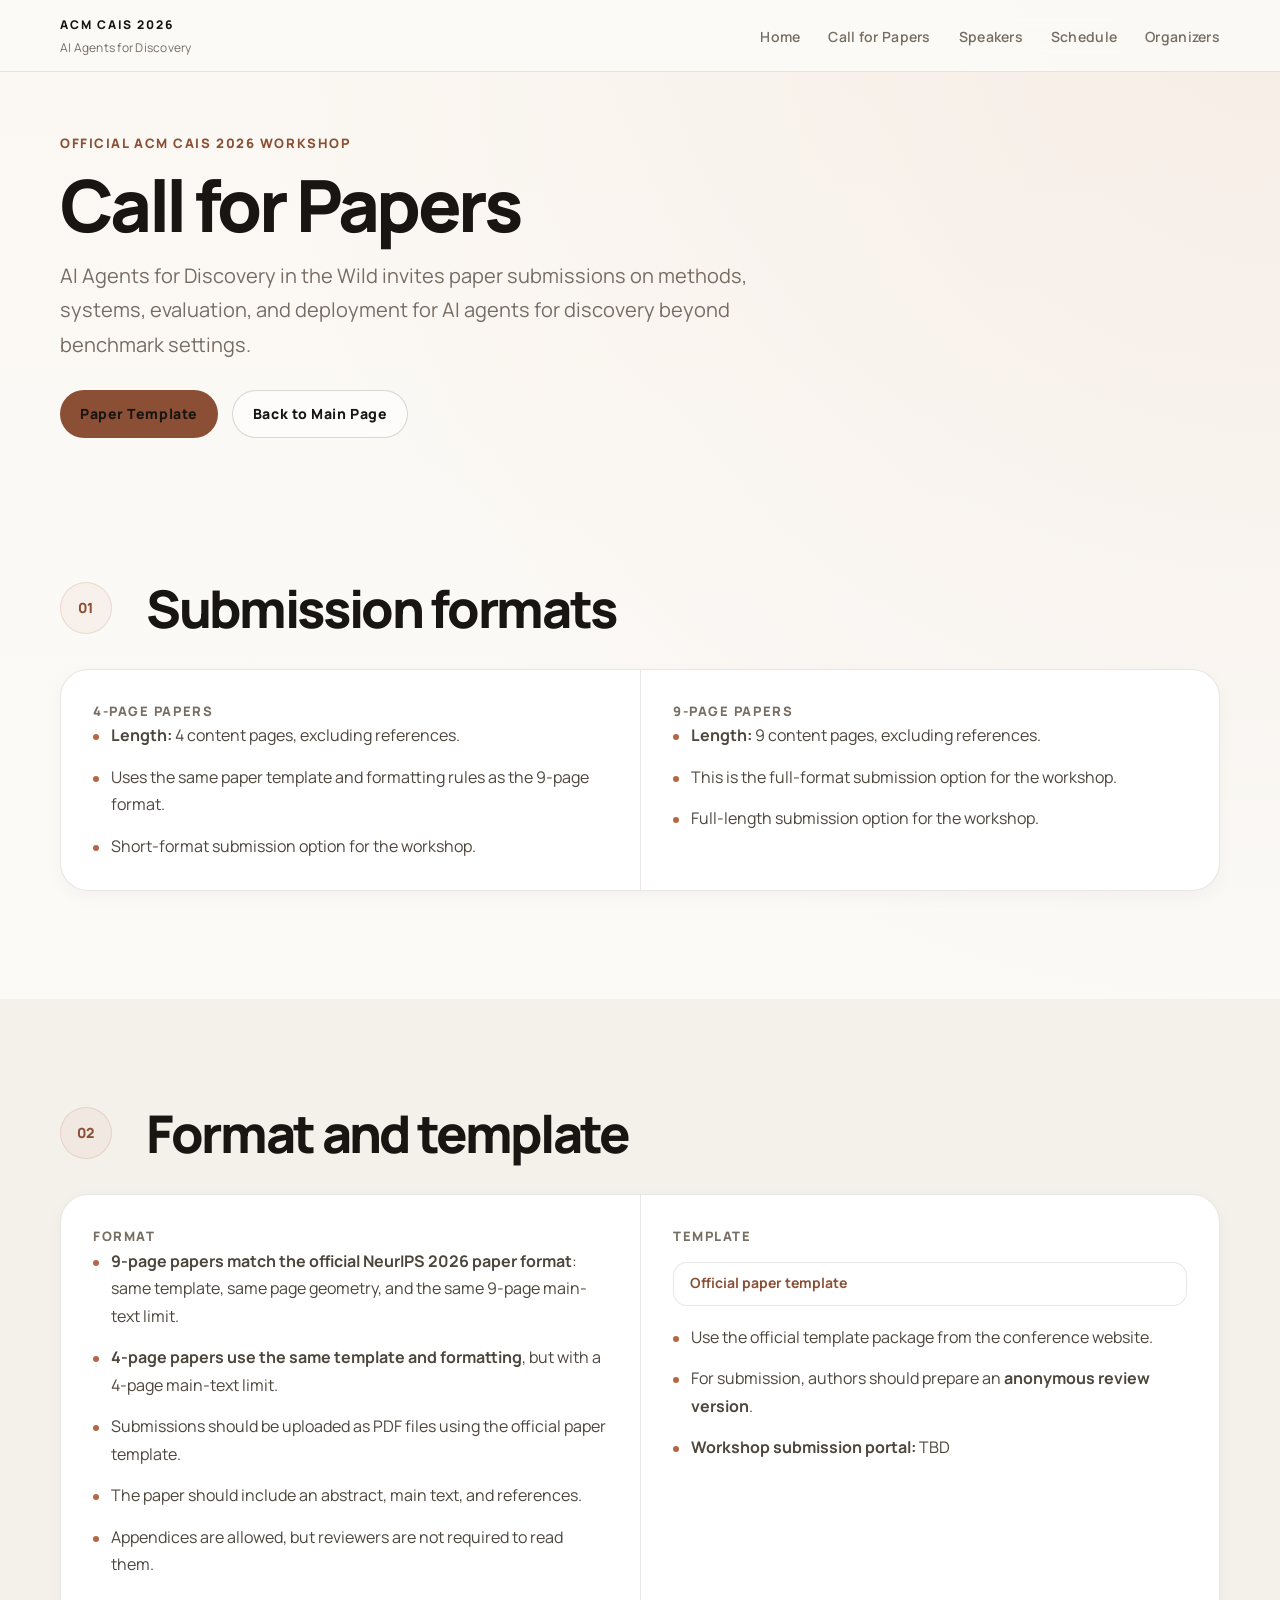
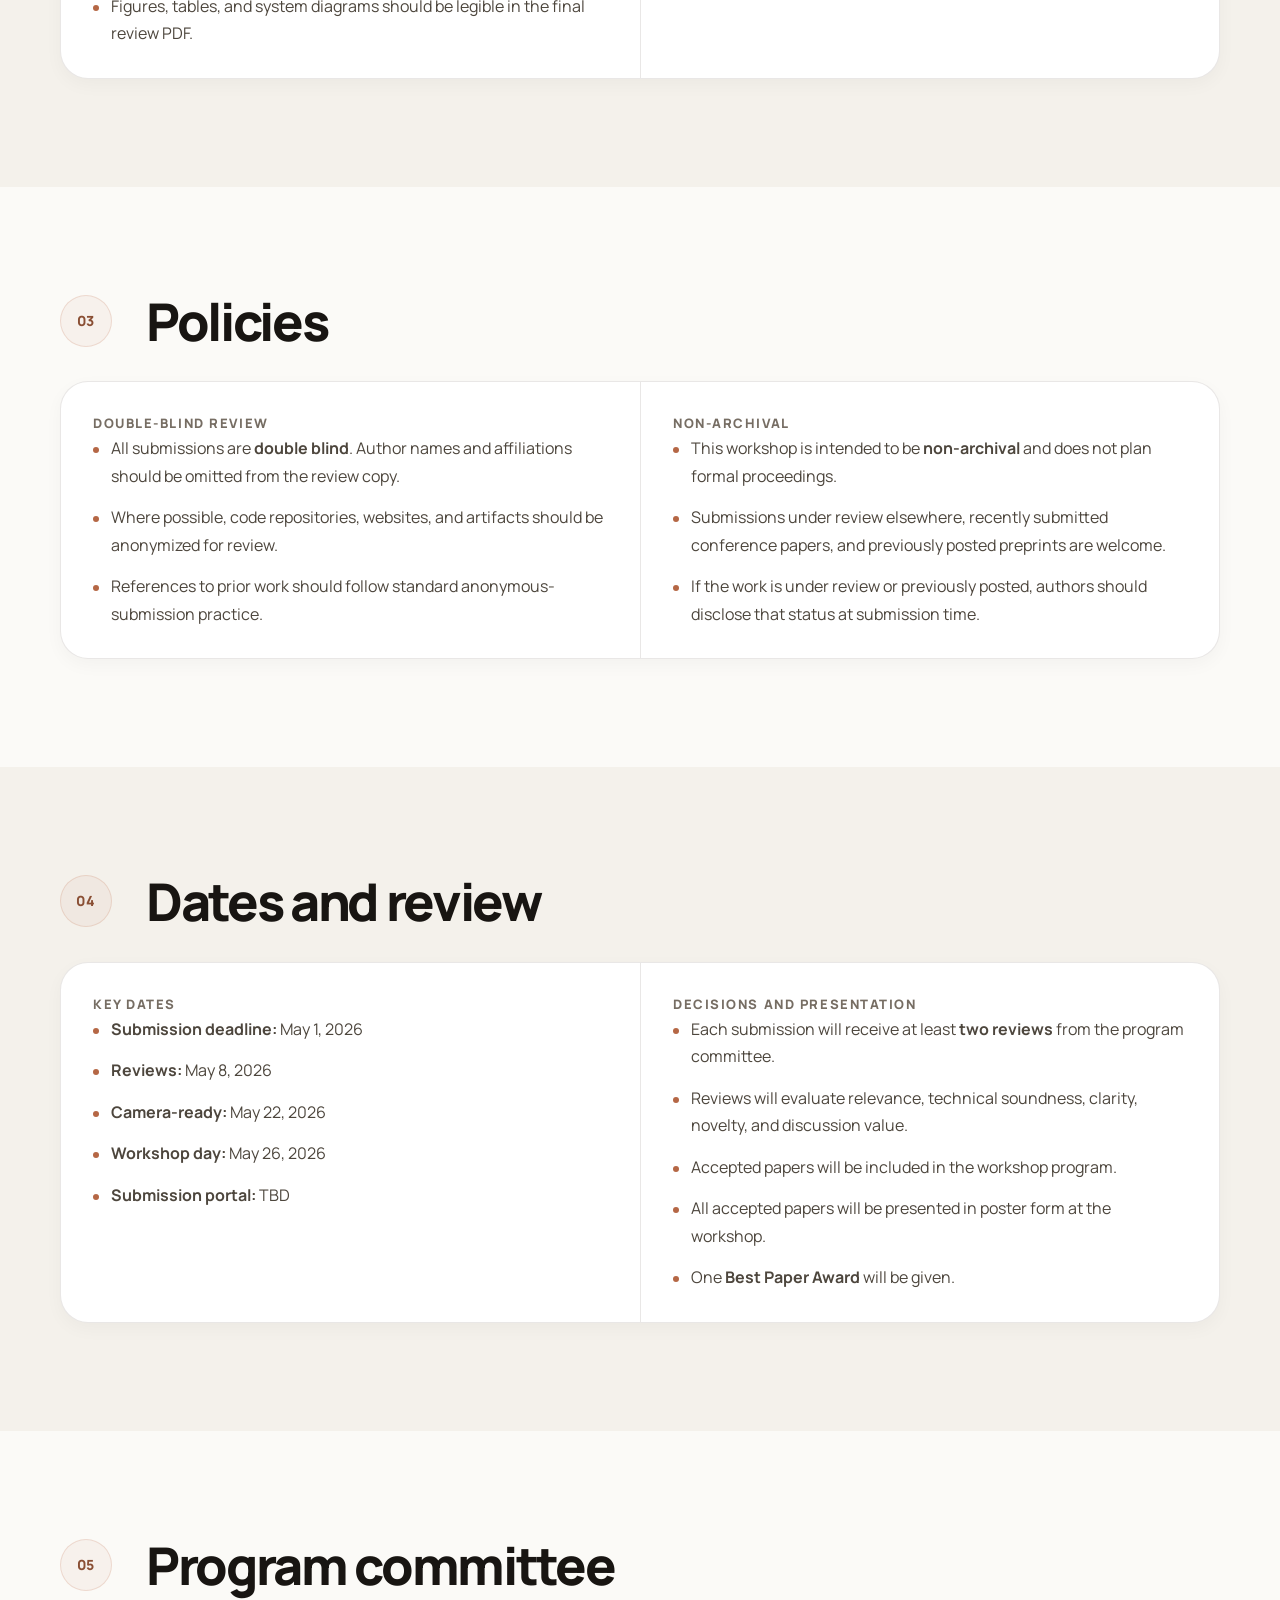
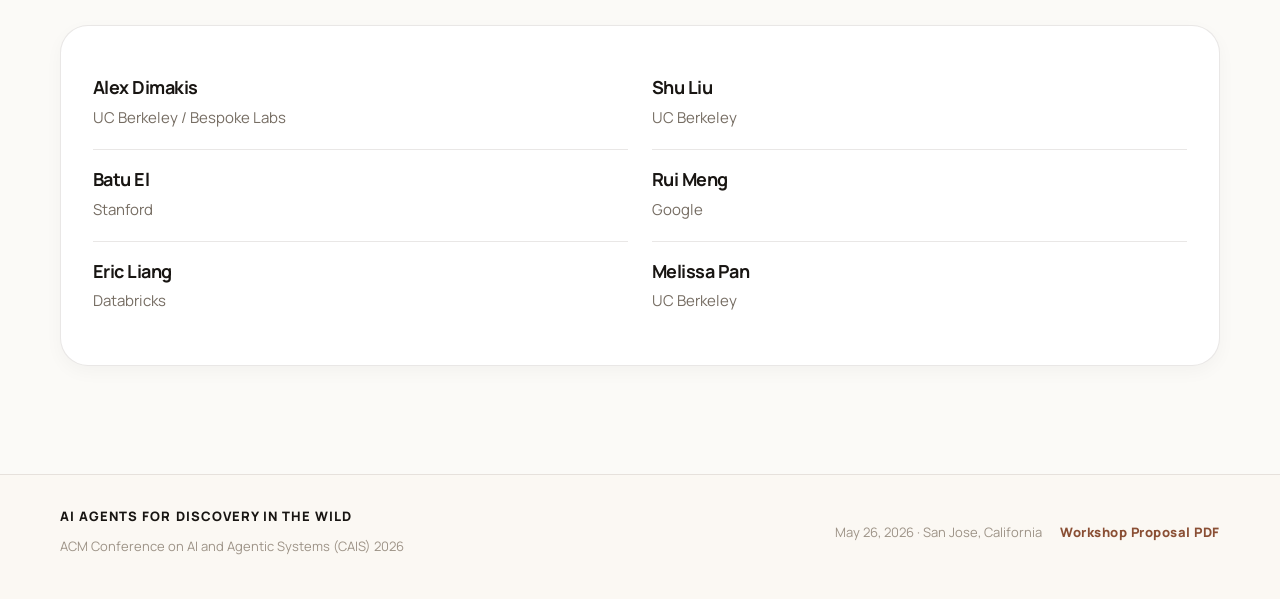
==== commit acc2b2e1: "Make CAIS branding more prominent" ====
--- a/cfp.html
+++ b/cfp.html
@@ -14,10 +14,10 @@
 <body class="subpage-body">
 
 <nav id="navbar" class="scrolled">
-  <div class="nav-inner">
+  <div class="container nav-inner">
     <a href="index.html" class="nav-logo">
-      <span class="nav-mark">CAIS '26</span>
-      <span class="nav-name">AI Agents Workshop</span>
+      <span class="nav-mark">ACM CAIS 2026</span>
+      <span class="nav-name">AI Agents for Discovery</span>
     </a>
 
     <button class="nav-toggle" aria-label="Toggle navigation" aria-expanded="false">
@@ -39,6 +39,7 @@
 <header class="subpage-hero">
   <div class="container">
     <div class="subpage-copy">
+      <p class="subpage-kicker">Official ACM CAIS 2026 Workshop</p>
       <h1>Call for Papers</h1>
       <p class="subpage-lead">AI Agents for Discovery in the Wild invites paper submissions on methods, systems, evaluation, and deployment for AI agents for discovery beyond benchmark settings.</p>
       <div class="subpage-actions">
@@ -202,7 +203,7 @@
 
     <div class="pc-list surface-card">
       <div class="pc-list-col">
-        <article class="pc-line"><strong>Alex Dimakis</strong><span>UC Berkeley</span></article>
+        <article class="pc-line"><strong>Alex Dimakis</strong><span>UC Berkeley / Bespoke Labs</span></article>
         <article class="pc-line"><strong>Batu El</strong><span>Stanford</span></article>
         <article class="pc-line"><strong>Eric Liang</strong><span>Databricks</span></article>
       </div>
@@ -219,7 +220,7 @@
   <div class="container footer-inner">
     <div>
       <span class="footer-title">AI Agents for Discovery in the Wild</span>
-      <span class="footer-copy">ACM CAIS 2026 Workshop</span>
+      <span class="footer-copy">ACM Conference on AI and Agentic Systems (CAIS) 2026</span>
     </div>
     <div class="footer-meta">
       <span class="footer-copy">May 26, 2026 · San Jose, California</span>
--- a/style.css
+++ b/style.css
@@ -100,17 +100,16 @@
 }
 
 .nav-mark {
-  font-size: 11px;
-  font-weight: 800;
-  letter-spacing: 0.18em;
+  font-size: 12px;
+  font-weight: 800;
+  letter-spacing: 0.16em;
   text-transform: uppercase;
   color: var(--ink);
 }
 
 .nav-name {
-  font-size: 11px;
-  letter-spacing: 0.08em;
-  text-transform: uppercase;
+  font-size: 12px;
+  letter-spacing: 0.02em;
   color: var(--ink-3);
 }
 
@@ -183,17 +182,25 @@
   display: inline-flex;
   align-items: center;
   justify-content: center;
-  min-height: 44px;
-  padding: 0 22px;
-  margin-bottom: 24px;
-  border: 1px solid var(--border);
+  min-height: 46px;
+  padding: 0 24px;
+  margin-bottom: 14px;
+  border: 1px solid rgba(186, 103, 68, 0.18);
   border-radius: 999px;
-  background: var(--surface);
+  background: rgba(255, 255, 255, 0.82);
   font-size: 12px;
-  font-weight: 700;
-  letter-spacing: 0.14em;
+  font-weight: 800;
+  letter-spacing: 0.12em;
   text-transform: uppercase;
   color: var(--accent-deep);
+}
+
+.hero-context {
+  margin-bottom: 18px;
+  color: var(--ink-3);
+  font-size: 15px;
+  font-weight: 600;
+  line-height: 1.5;
 }
 
 #hero h1 {
@@ -1097,6 +1104,15 @@
   max-width: 860px;
 }
 
+.subpage-kicker {
+  margin-bottom: 14px;
+  color: var(--accent-deep);
+  font-size: 13px;
+  font-weight: 800;
+  letter-spacing: 0.12em;
+  text-transform: uppercase;
+}
+
 .subpage-hero h1 {
   font-size: clamp(48px, 6vw, 72px);
   line-height: 1;
@@ -1317,6 +1333,10 @@
 }
 
 @media (max-width: 620px) {
+  .nav-inner {
+    gap: 14px;
+  }
+
   .nav-toggle {
     display: flex;
   }
@@ -1329,16 +1349,18 @@
     display: none;
     position: absolute;
     top: 64px;
-    left: 0;
-    right: 0;
+    left: var(--gutter);
+    right: var(--gutter);
     flex-direction: column;
     align-items: flex-start;
     gap: 14px;
-    padding: 18px var(--gutter) 22px;
+    padding: 18px 18px 22px;
     background: rgba(248, 244, 237, 0.96);
-    border-bottom: 1px solid var(--border);
+    border: 1px solid var(--border);
+    border-radius: 18px;
     backdrop-filter: blur(18px);
     -webkit-backdrop-filter: blur(18px);
+    box-shadow: var(--shadow-soft);
   }
 
   .nav-links.open {
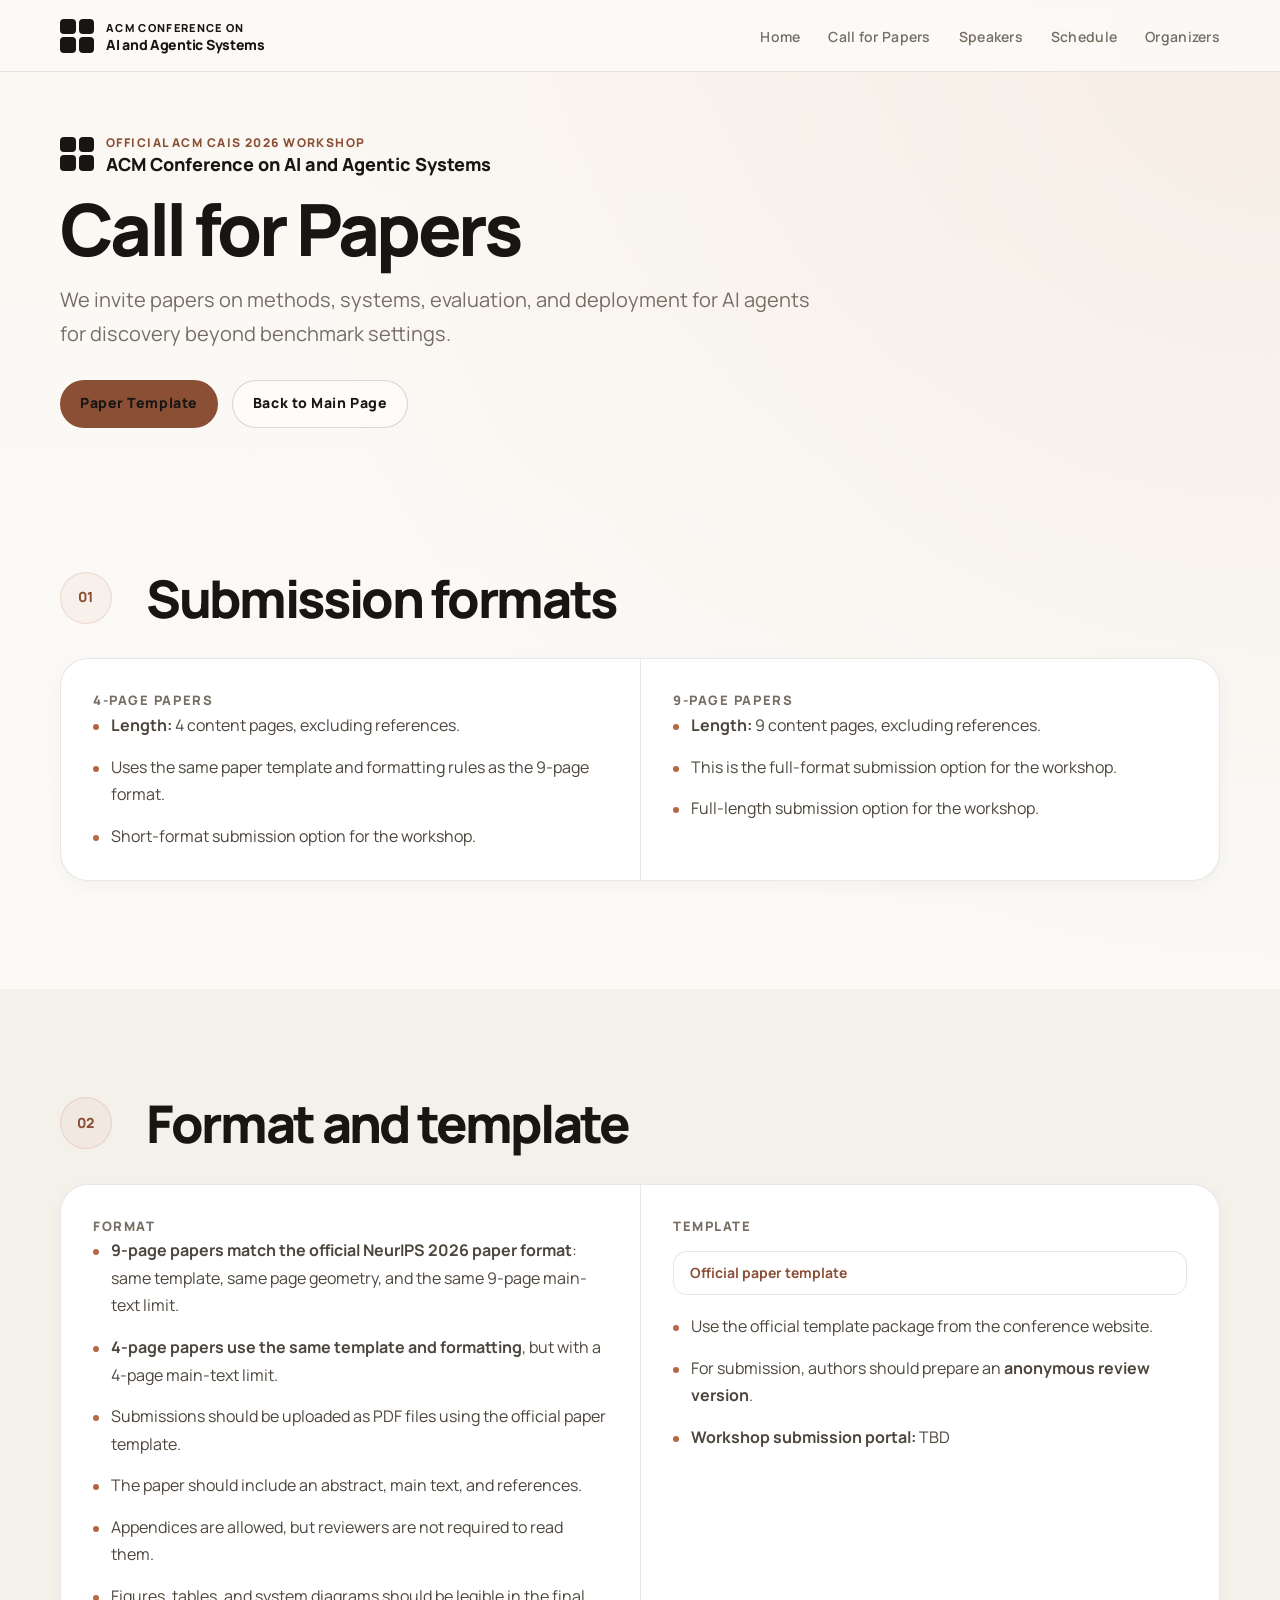
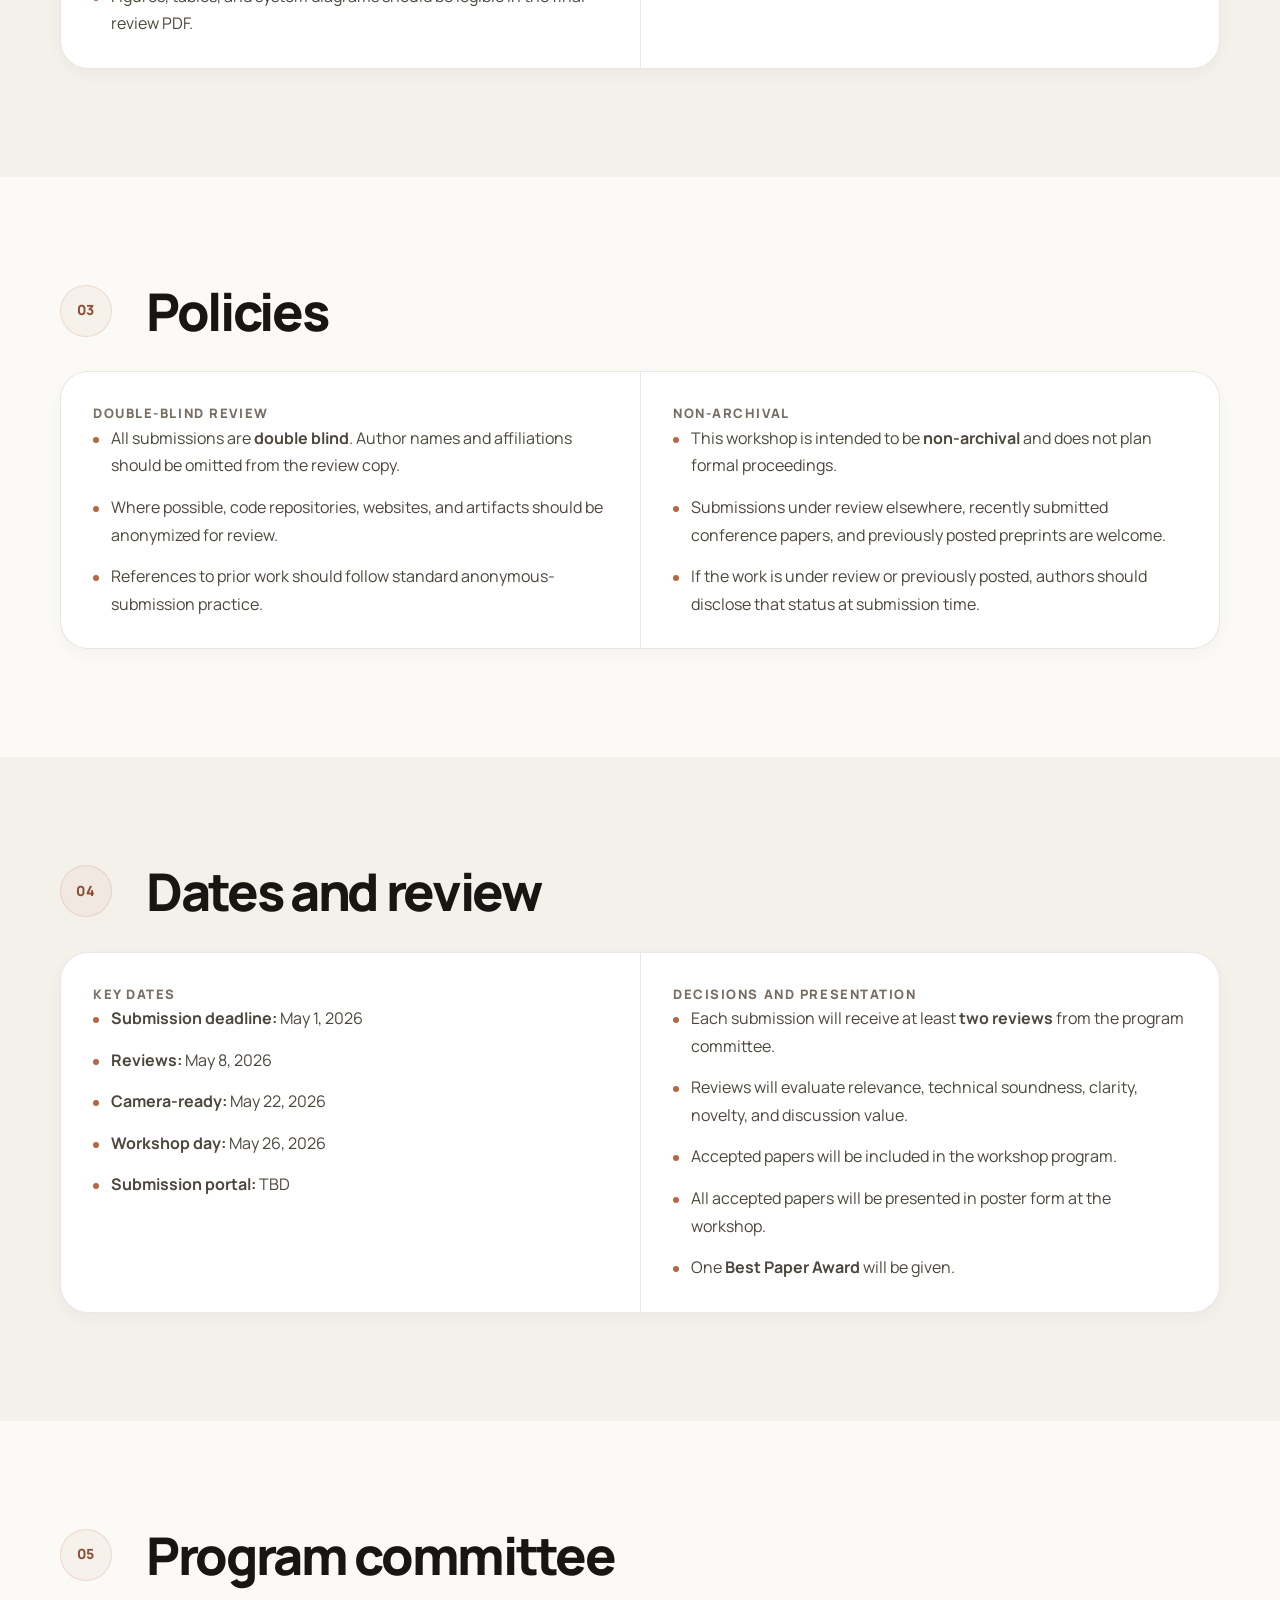
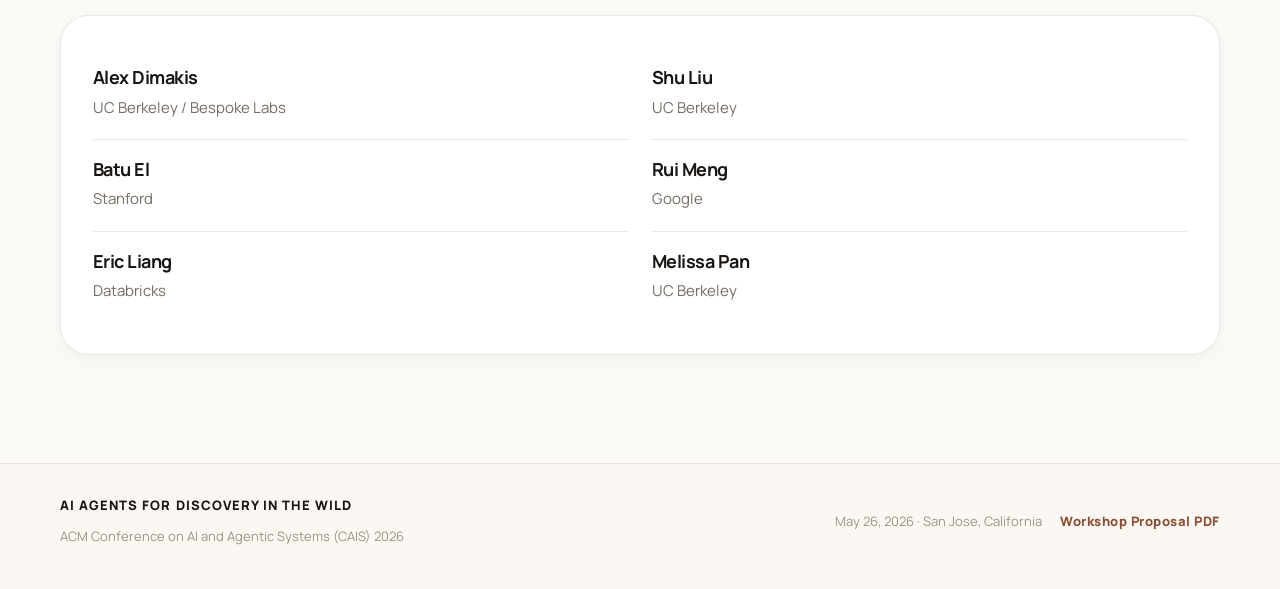
==== commit 5555f353: "Refine CAIS lockup and tighten top-level copy" ====
--- a/cfp.html
+++ b/cfp.html
@@ -16,8 +16,13 @@
 <nav id="navbar" class="scrolled">
   <div class="container nav-inner">
     <a href="index.html" class="nav-logo">
-      <span class="nav-mark">ACM CAIS 2026</span>
-      <span class="nav-name">AI Agents for Discovery</span>
+      <span class="brand-mark" aria-hidden="true">
+        <span></span><span></span><span></span><span></span>
+      </span>
+      <span class="nav-logo-copy">
+        <span class="nav-mark">ACM Conference on</span>
+        <span class="nav-name">AI and Agentic Systems</span>
+      </span>
     </a>
 
     <button class="nav-toggle" aria-label="Toggle navigation" aria-expanded="false">
@@ -39,9 +44,17 @@
 <header class="subpage-hero">
   <div class="container">
     <div class="subpage-copy">
-      <p class="subpage-kicker">Official ACM CAIS 2026 Workshop</p>
+      <div class="subpage-lockup">
+        <span class="brand-mark" aria-hidden="true">
+          <span></span><span></span><span></span><span></span>
+        </span>
+        <div class="subpage-lockup-copy">
+          <span class="subpage-kicker">Official ACM CAIS 2026 Workshop</span>
+          <span class="subpage-conference">ACM Conference on AI and Agentic Systems</span>
+        </div>
+      </div>
       <h1>Call for Papers</h1>
-      <p class="subpage-lead">AI Agents for Discovery in the Wild invites paper submissions on methods, systems, evaluation, and deployment for AI agents for discovery beyond benchmark settings.</p>
+      <p class="subpage-lead">We invite papers on methods, systems, evaluation, and deployment for AI agents for discovery beyond benchmark settings.</p>
       <div class="subpage-actions">
         <a href="https://media.neurips.cc/Conferences/NeurIPS2026/Formatting_Instructions_For_NeurIPS_2026.zip" class="page-btn page-btn-primary" target="_blank" rel="noreferrer">Paper Template</a>
         <a href="index.html" class="page-btn page-btn-secondary">Back to Main Page</a>
--- a/style.css
+++ b/style.css
@@ -83,15 +83,44 @@
   display: flex;
   align-items: center;
   justify-content: space-between;
-  gap: 24px;
+  gap: 20px;
   height: 100%;
 }
 
 .nav-logo {
   display: inline-flex;
+  align-items: center;
+  gap: 12px;
+  min-width: 0;
+  max-width: min(340px, calc(100% - 56px));
+  text-decoration: none;
+}
+
+.brand-mark {
+  display: grid;
+  grid-template-columns: repeat(2, 1fr);
+  gap: 3px;
+  width: 34px;
+  height: 34px;
+  flex-shrink: 0;
+}
+
+.brand-mark span {
+  border-radius: 4px;
+  background: var(--ink);
+}
+
+.brand-mark-large {
+  width: 40px;
+  height: 40px;
+  gap: 4px;
+}
+
+.nav-logo-copy {
+  display: flex;
   flex-direction: column;
-  gap: 2px;
-  text-decoration: none;
+  gap: 1px;
+  min-width: 0;
 }
 
 .nav-mark,
@@ -100,17 +129,19 @@
 }
 
 .nav-mark {
-  font-size: 12px;
-  font-weight: 800;
-  letter-spacing: 0.16em;
+  font-size: 11px;
+  font-weight: 800;
+  letter-spacing: 0.12em;
   text-transform: uppercase;
   color: var(--ink);
 }
 
 .nav-name {
-  font-size: 12px;
-  letter-spacing: 0.02em;
-  color: var(--ink-3);
+  font-size: 14px;
+  font-weight: 800;
+  letter-spacing: -0.02em;
+  line-height: 1.05;
+  color: var(--ink);
 }
 
 .nav-links {
@@ -178,29 +209,32 @@
   text-align: left;
 }
 
-.hero-badge {
+.hero-lockup {
   display: inline-flex;
   align-items: center;
-  justify-content: center;
-  min-height: 46px;
-  padding: 0 24px;
-  margin-bottom: 14px;
-  border: 1px solid rgba(186, 103, 68, 0.18);
-  border-radius: 999px;
-  background: rgba(255, 255, 255, 0.82);
+  gap: 14px;
+  margin-bottom: 22px;
+}
+
+.hero-lockup-copy {
+  display: flex;
+  flex-direction: column;
+  gap: 3px;
+}
+
+.hero-lockup-label {
+  color: var(--accent-deep);
   font-size: 12px;
   font-weight: 800;
   letter-spacing: 0.12em;
   text-transform: uppercase;
-  color: var(--accent-deep);
-}
-
-.hero-context {
-  margin-bottom: 18px;
-  color: var(--ink-3);
-  font-size: 15px;
-  font-weight: 600;
-  line-height: 1.5;
+}
+
+.hero-lockup-name {
+  color: var(--ink);
+  font-size: 20px;
+  font-weight: 800;
+  line-height: 1.1;
 }
 
 #hero h1 {
@@ -232,8 +266,8 @@
   max-width: 700px;
   margin: 0;
   color: var(--hero-muted);
-  font-size: 20px;
-  line-height: 1.7;
+  font-size: 19px;
+  line-height: 1.65;
 }
 
 .hero-actions {
@@ -1104,13 +1138,32 @@
   max-width: 860px;
 }
 
+.subpage-lockup {
+  display: inline-flex;
+  align-items: center;
+  gap: 12px;
+  margin-bottom: 18px;
+}
+
+.subpage-lockup-copy {
+  display: flex;
+  flex-direction: column;
+  gap: 2px;
+}
+
 .subpage-kicker {
-  margin-bottom: 14px;
   color: var(--accent-deep);
-  font-size: 13px;
+  font-size: 12px;
   font-weight: 800;
   letter-spacing: 0.12em;
   text-transform: uppercase;
+}
+
+.subpage-conference {
+  color: var(--ink);
+  font-size: 18px;
+  font-weight: 800;
+  line-height: 1.1;
 }
 
 .subpage-hero h1 {
@@ -1342,7 +1395,12 @@
   }
 
   .nav-name {
-    display: none;
+    font-size: 13px;
+  }
+
+  .nav-mark {
+    font-size: 10px;
+    letter-spacing: 0.1em;
   }
 
   .nav-links {
@@ -1388,6 +1446,16 @@
     font-size: 17px;
   }
 
+  .hero-lockup,
+  .subpage-lockup {
+    align-items: flex-start;
+  }
+
+  .hero-lockup-name,
+  .subpage-conference {
+    font-size: 16px;
+  }
+
   .hero-meta {
     width: 100%;
     padding: 18px 20px;
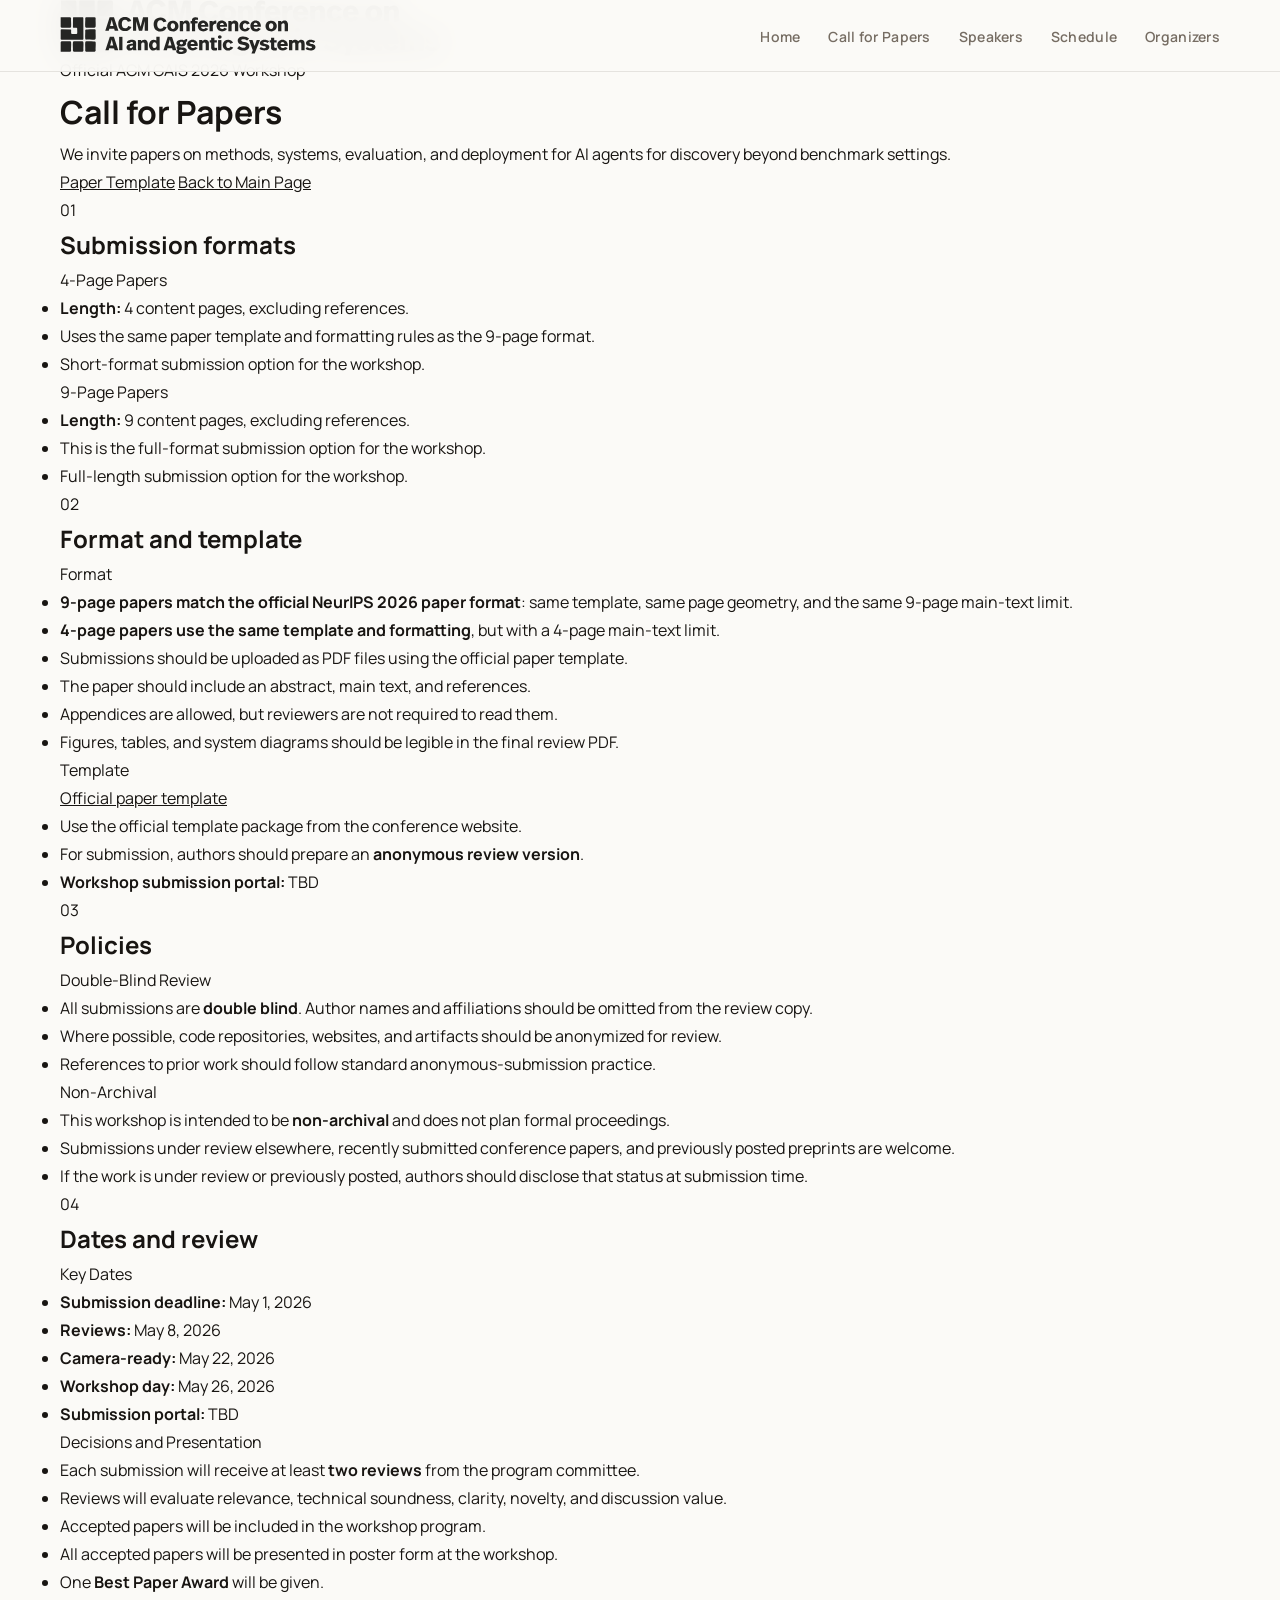
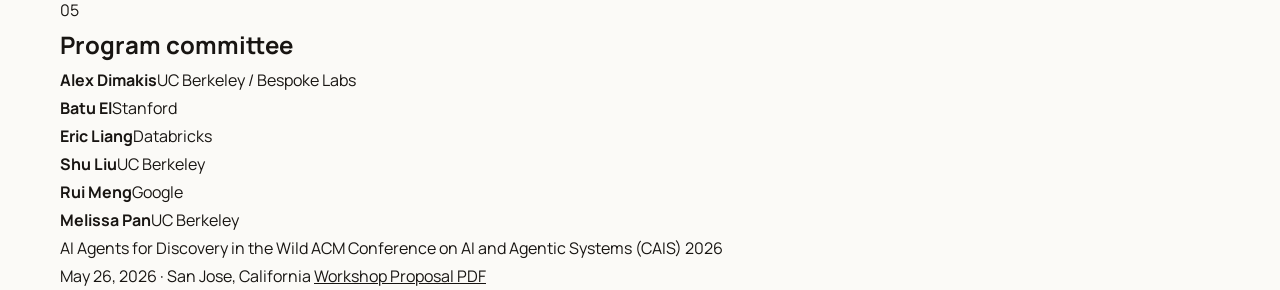
==== commit e189ef1b: "Use official CAIS logo in conference lockups" ====
--- a/cfp.html
+++ b/cfp.html
@@ -16,13 +16,7 @@
 <nav id="navbar" class="scrolled">
   <div class="container nav-inner">
     <a href="index.html" class="nav-logo">
-      <span class="brand-mark" aria-hidden="true">
-        <span></span><span></span><span></span><span></span>
-      </span>
-      <span class="nav-logo-copy">
-        <span class="nav-mark">ACM Conference on</span>
-        <span class="nav-name">AI and Agentic Systems</span>
-      </span>
+      <img src="assets/logos/acm-cais-logo.svg" alt="ACM Conference on AI and Agentic Systems" class="conference-logo conference-logo-nav">
     </a>
 
     <button class="nav-toggle" aria-label="Toggle navigation" aria-expanded="false">
@@ -45,12 +39,9 @@
   <div class="container">
     <div class="subpage-copy">
       <div class="subpage-lockup">
-        <span class="brand-mark" aria-hidden="true">
-          <span></span><span></span><span></span><span></span>
-        </span>
         <div class="subpage-lockup-copy">
+          <img src="assets/logos/acm-cais-logo.svg" alt="ACM Conference on AI and Agentic Systems" class="conference-logo conference-logo-subpage">
           <span class="subpage-kicker">Official ACM CAIS 2026 Workshop</span>
-          <span class="subpage-conference">ACM Conference on AI and Agentic Systems</span>
         </div>
       </div>
       <h1>Call for Papers</h1>
--- a/style.css
+++ b/style.css
@@ -90,58 +90,22 @@
 .nav-logo {
   display: inline-flex;
   align-items: center;
-  gap: 12px;
+  gap: 0;
   min-width: 0;
-  max-width: min(340px, calc(100% - 56px));
+  max-width: min(300px, calc(100% - 56px));
   text-decoration: none;
 }
 
-.brand-mark {
-  display: grid;
-  grid-template-columns: repeat(2, 1fr);
-  gap: 3px;
-  width: 34px;
-  height: 34px;
-  flex-shrink: 0;
-}
-
-.brand-mark span {
-  border-radius: 4px;
-  background: var(--ink);
-}
-
-.brand-mark-large {
-  width: 40px;
-  height: 40px;
-  gap: 4px;
-}
-
-.nav-logo-copy {
-  display: flex;
-  flex-direction: column;
-  gap: 1px;
-  min-width: 0;
-}
-
-.nav-mark,
-.nav-name {
-  transition: color 220ms ease, opacity 220ms ease;
-}
-
-.nav-mark {
-  font-size: 11px;
-  font-weight: 800;
-  letter-spacing: 0.12em;
-  text-transform: uppercase;
-  color: var(--ink);
-}
-
-.nav-name {
-  font-size: 14px;
-  font-weight: 800;
-  letter-spacing: -0.02em;
-  line-height: 1.05;
-  color: var(--ink);
+.conference-logo {
+  display: block;
+  width: auto;
+  height: auto;
+  object-fit: contain;
+}
+
+.conference-logo-nav {
+  height: 38px;
+  max-width: 100%;
 }
 
 .nav-links {
@@ -219,7 +183,8 @@
 .hero-lockup-copy {
   display: flex;
   flex-direction: column;
-  gap: 3px;
+  align-items: flex-start;
+  gap: 10px;
 }
 
 .hero-lockup-label {
@@ -228,13 +193,9 @@
   font-weight: 800;
   letter-spacing: 0.12em;
   text-transform: uppercase;
-}
-
-.hero-lockup-name {
-  color: var(--ink);
-  font-size: 20px;
-  font-weight: 800;
-  line-height: 1.1;
+.conference-logo-hero {
+  height: 52px;
+  max-width: min(360px, 100%);
 }
 
 #hero h1 {
@@ -1148,7 +1109,8 @@
 .subpage-lockup-copy {
   display: flex;
   flex-direction: column;
-  gap: 2px;
+  align-items: flex-start;
+  gap: 10px;
 }
 
 .subpage-kicker {
@@ -1159,11 +1121,9 @@
   text-transform: uppercase;
 }
 
-.subpage-conference {
-  color: var(--ink);
-  font-size: 18px;
-  font-weight: 800;
-  line-height: 1.1;
+.conference-logo-subpage {
+  height: 48px;
+  max-width: min(340px, 100%);
 }
 
 .subpage-hero h1 {
@@ -1394,13 +1354,8 @@
     display: flex;
   }
 
-  .nav-name {
-    font-size: 13px;
-  }
-
-  .nav-mark {
-    font-size: 10px;
-    letter-spacing: 0.1em;
+  .conference-logo-nav {
+    height: 34px;
   }
 
   .nav-links {
@@ -1451,9 +1406,9 @@
     align-items: flex-start;
   }
 
-  .hero-lockup-name,
-  .subpage-conference {
-    font-size: 16px;
+  .conference-logo-hero,
+  .conference-logo-subpage {
+    height: 42px;
   }
 
   .hero-meta {
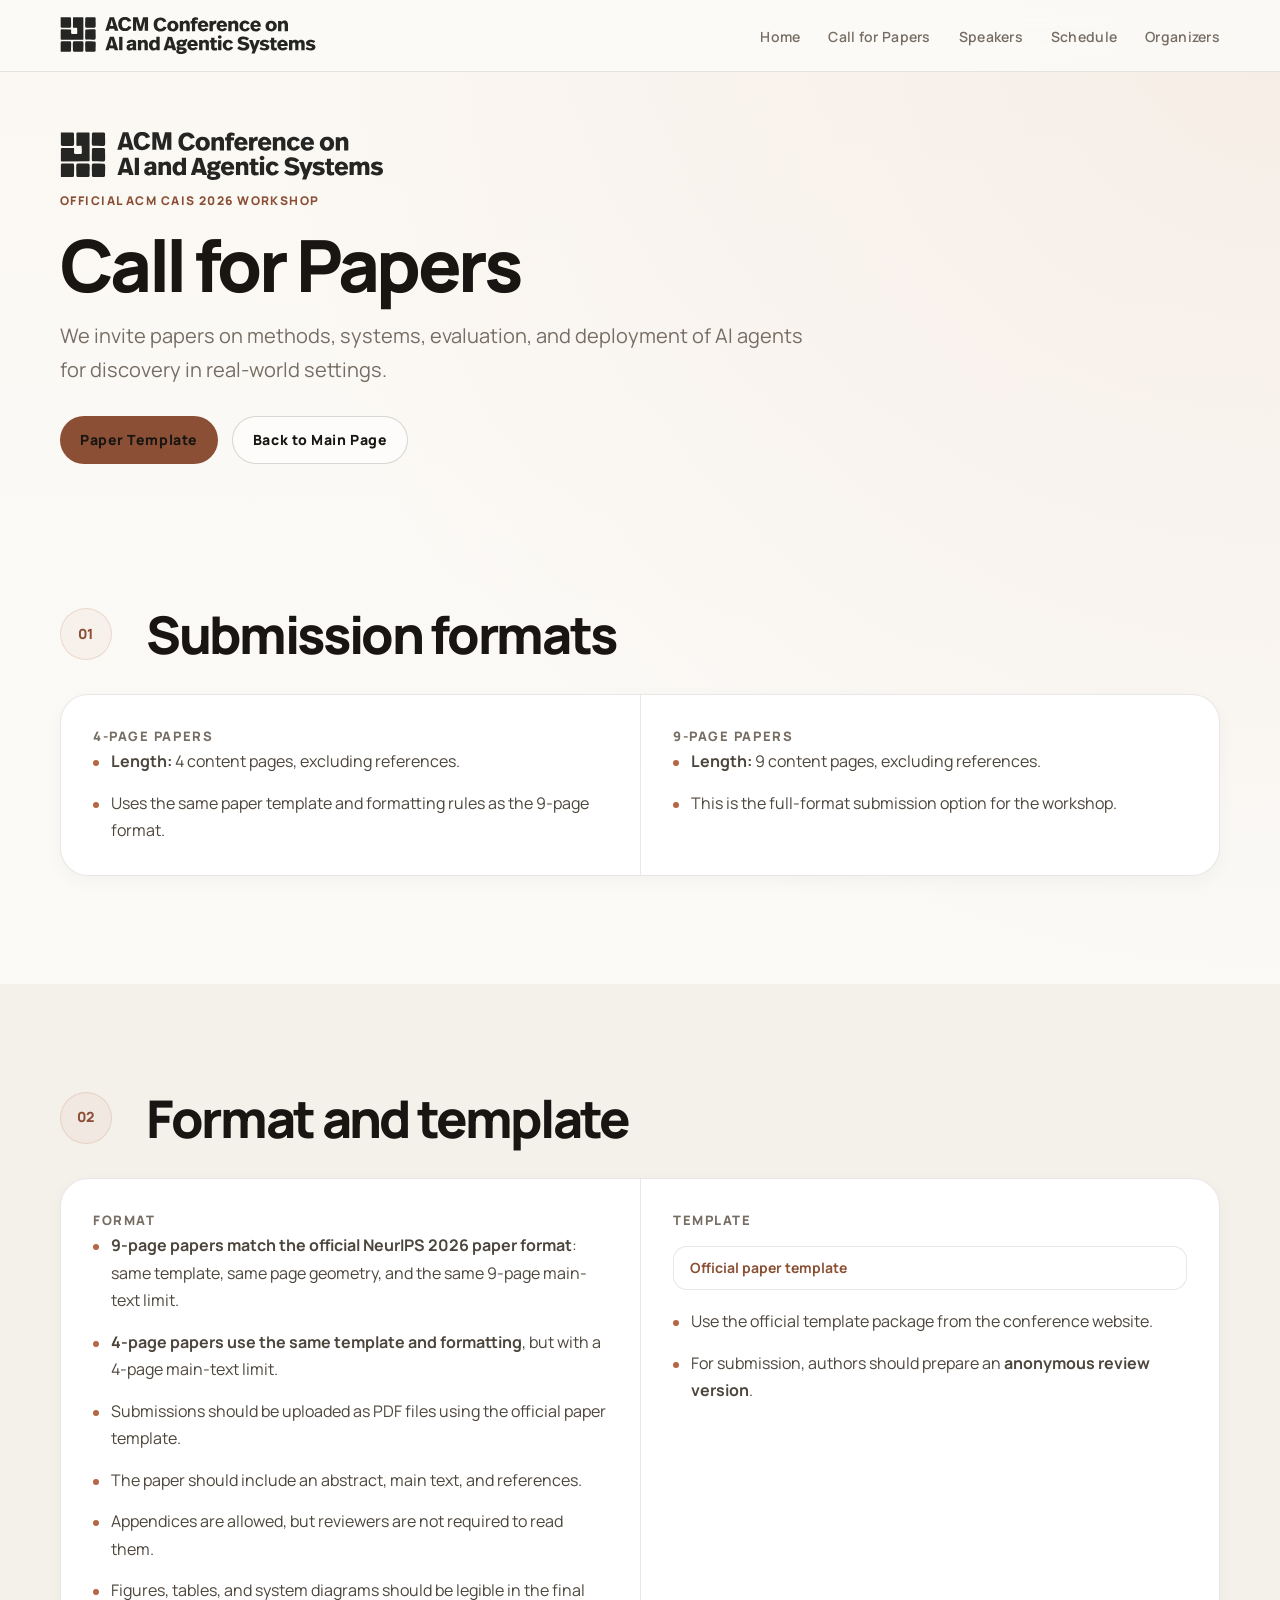
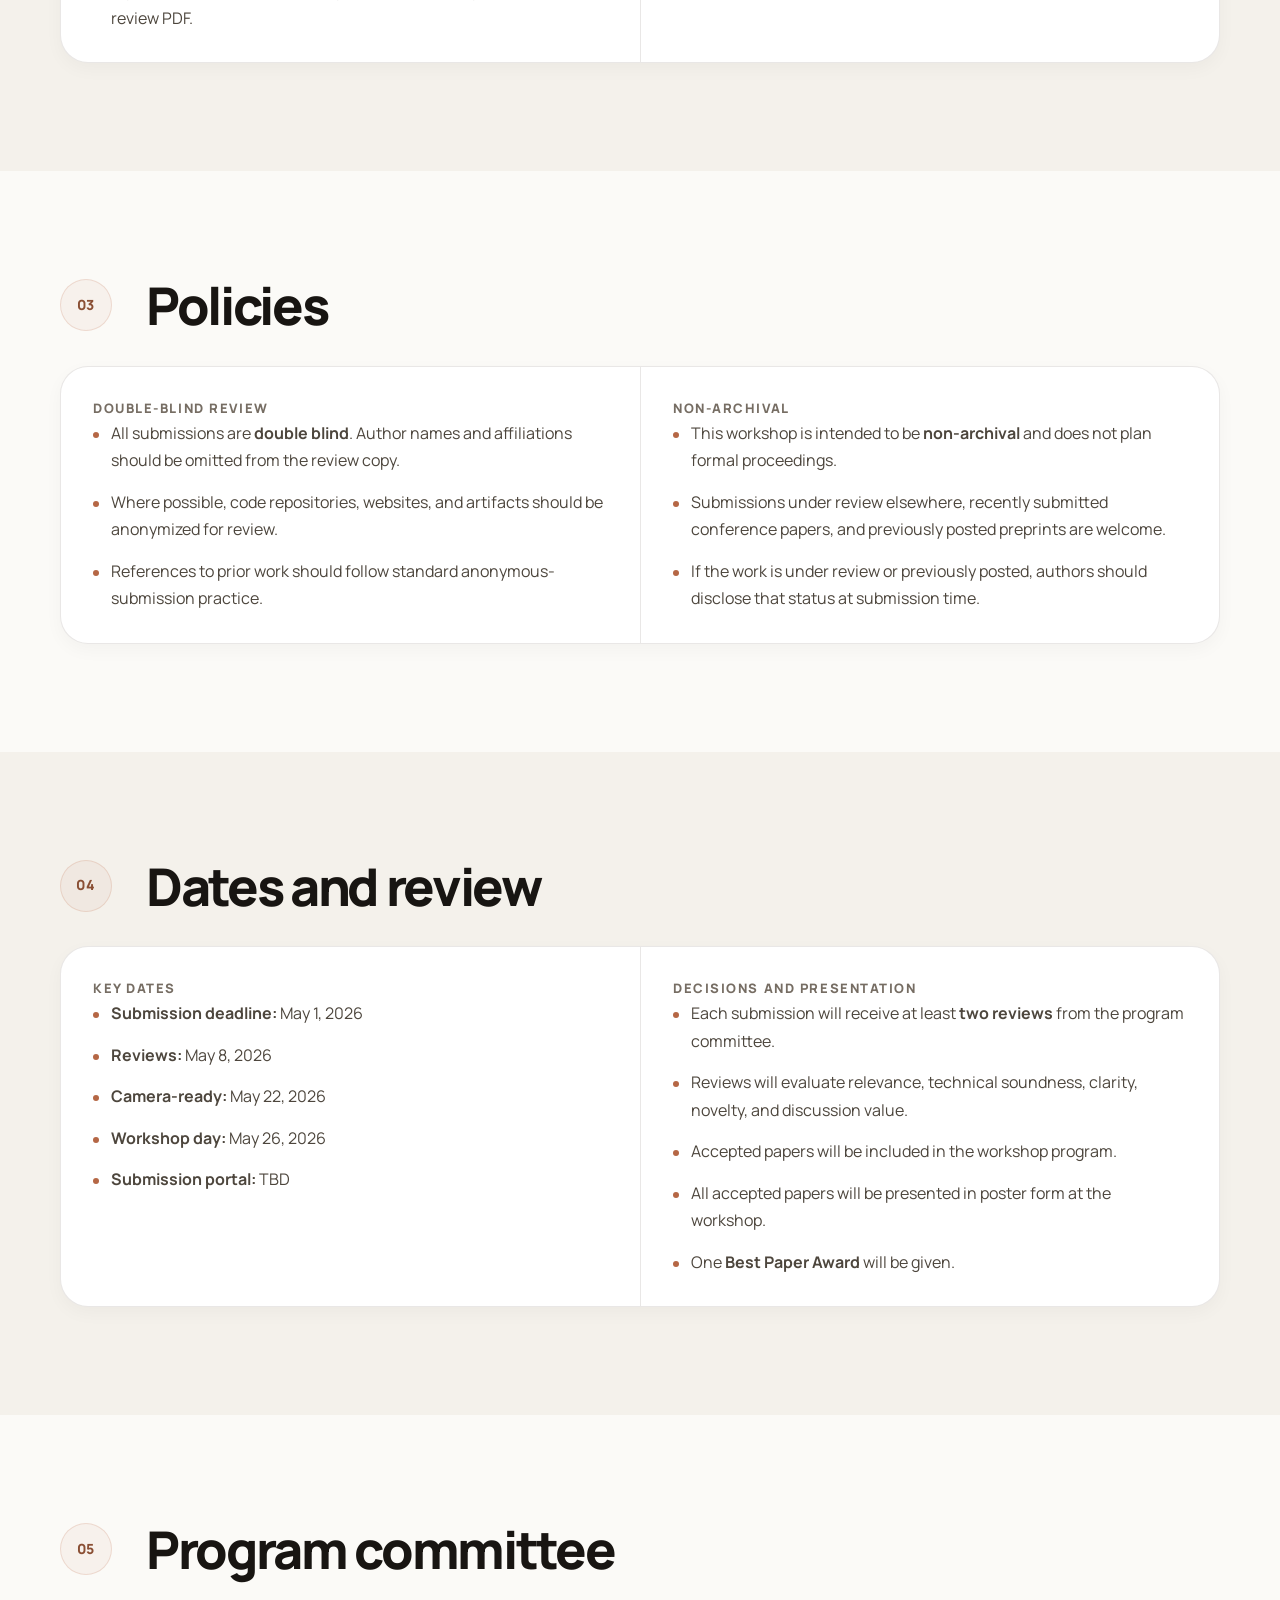
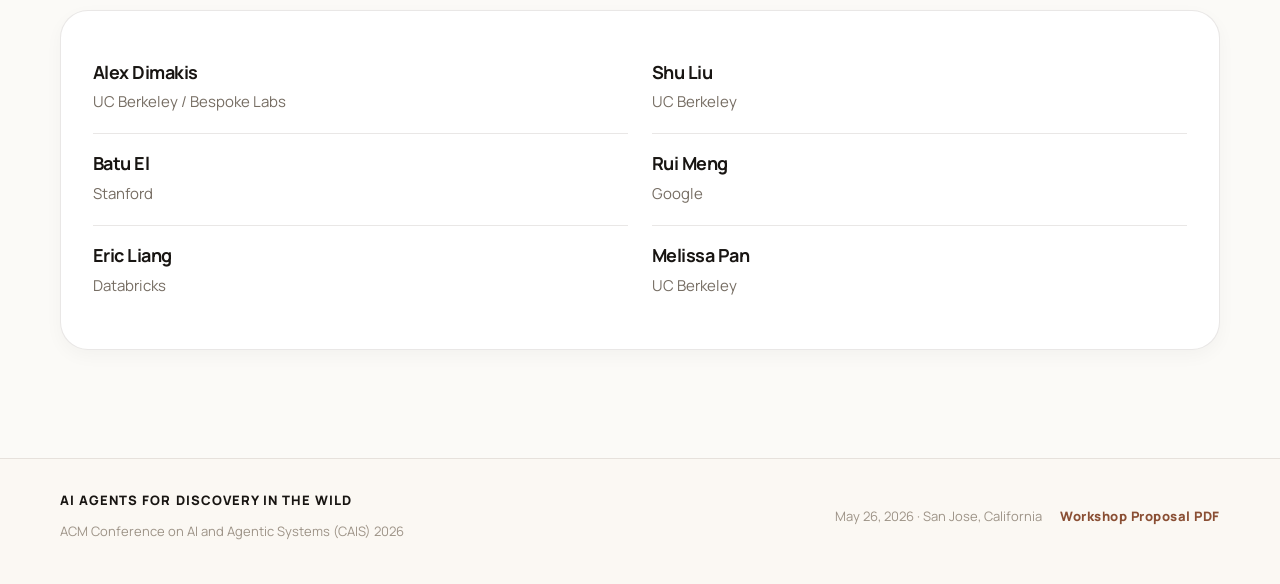
==== commit c601a893: "Clean structure and tighten workshop copy" ====
--- a/cfp.html
+++ b/cfp.html
@@ -45,7 +45,7 @@
         </div>
       </div>
       <h1>Call for Papers</h1>
-      <p class="subpage-lead">We invite papers on methods, systems, evaluation, and deployment for AI agents for discovery beyond benchmark settings.</p>
+      <p class="subpage-lead">We invite papers on methods, systems, evaluation, and deployment of AI agents for discovery in real-world settings.</p>
       <div class="subpage-actions">
         <a href="https://media.neurips.cc/Conferences/NeurIPS2026/Formatting_Instructions_For_NeurIPS_2026.zip" class="page-btn page-btn-primary" target="_blank" rel="noreferrer">Paper Template</a>
         <a href="index.html" class="page-btn page-btn-secondary">Back to Main Page</a>
@@ -70,7 +70,6 @@
           <ul class="cfp-list">
             <li><strong>Length:</strong> 4 content pages, excluding references.</li>
             <li>Uses the same paper template and formatting rules as the 9-page format.</li>
-            <li>Short-format submission option for the workshop.</li>
           </ul>
         </article>
 
@@ -79,7 +78,6 @@
           <ul class="cfp-list">
             <li><strong>Length:</strong> 9 content pages, excluding references.</li>
             <li>This is the full-format submission option for the workshop.</li>
-            <li>Full-length submission option for the workshop.</li>
           </ul>
         </article>
       </div>
@@ -118,7 +116,6 @@
           <ul class="cfp-list">
             <li>Use the official template package from the conference website.</li>
             <li>For submission, authors should prepare an <strong>anonymous review version</strong>.</li>
-            <li><strong>Workshop submission portal:</strong> TBD</li>
           </ul>
         </article>
       </div>
--- a/style.css
+++ b/style.css
@@ -156,12 +156,6 @@
   border-bottom: 1px solid var(--border);
 }
 
-.hero-visual,
-.hero-overlay,
-.hero-grid {
-  display: none;
-}
-
 .hero-inner {
   position: relative;
   z-index: 1;
@@ -174,9 +168,6 @@
 }
 
 .hero-lockup {
-  display: inline-flex;
-  align-items: center;
-  gap: 14px;
   margin-bottom: 22px;
 }
 
@@ -193,6 +184,8 @@
   font-weight: 800;
   letter-spacing: 0.12em;
   text-transform: uppercase;
+}
+
 .conference-logo-hero {
   height: 52px;
   max-width: min(360px, 100%);
@@ -1100,9 +1093,6 @@
 }
 
 .subpage-lockup {
-  display: inline-flex;
-  align-items: center;
-  gap: 12px;
   margin-bottom: 18px;
 }
 
@@ -1239,8 +1229,8 @@
 
 @media (max-width: 1080px) {
   #hero {
-    min-height: 780px;
-    padding: 150px 0 94px;
+    min-height: auto;
+    padding: 140px 0 88px;
   }
 
   .about-body,
@@ -1276,12 +1266,6 @@
   #hero {
     min-height: auto;
     padding: 136px 0 86px;
-  }
-
-  .hero-visual {
-    background-size: clamp(760px, 120vw, 1120px);
-    background-position: center 32%;
-    opacity: 0.56;
   }
 
   .hero-tagline {
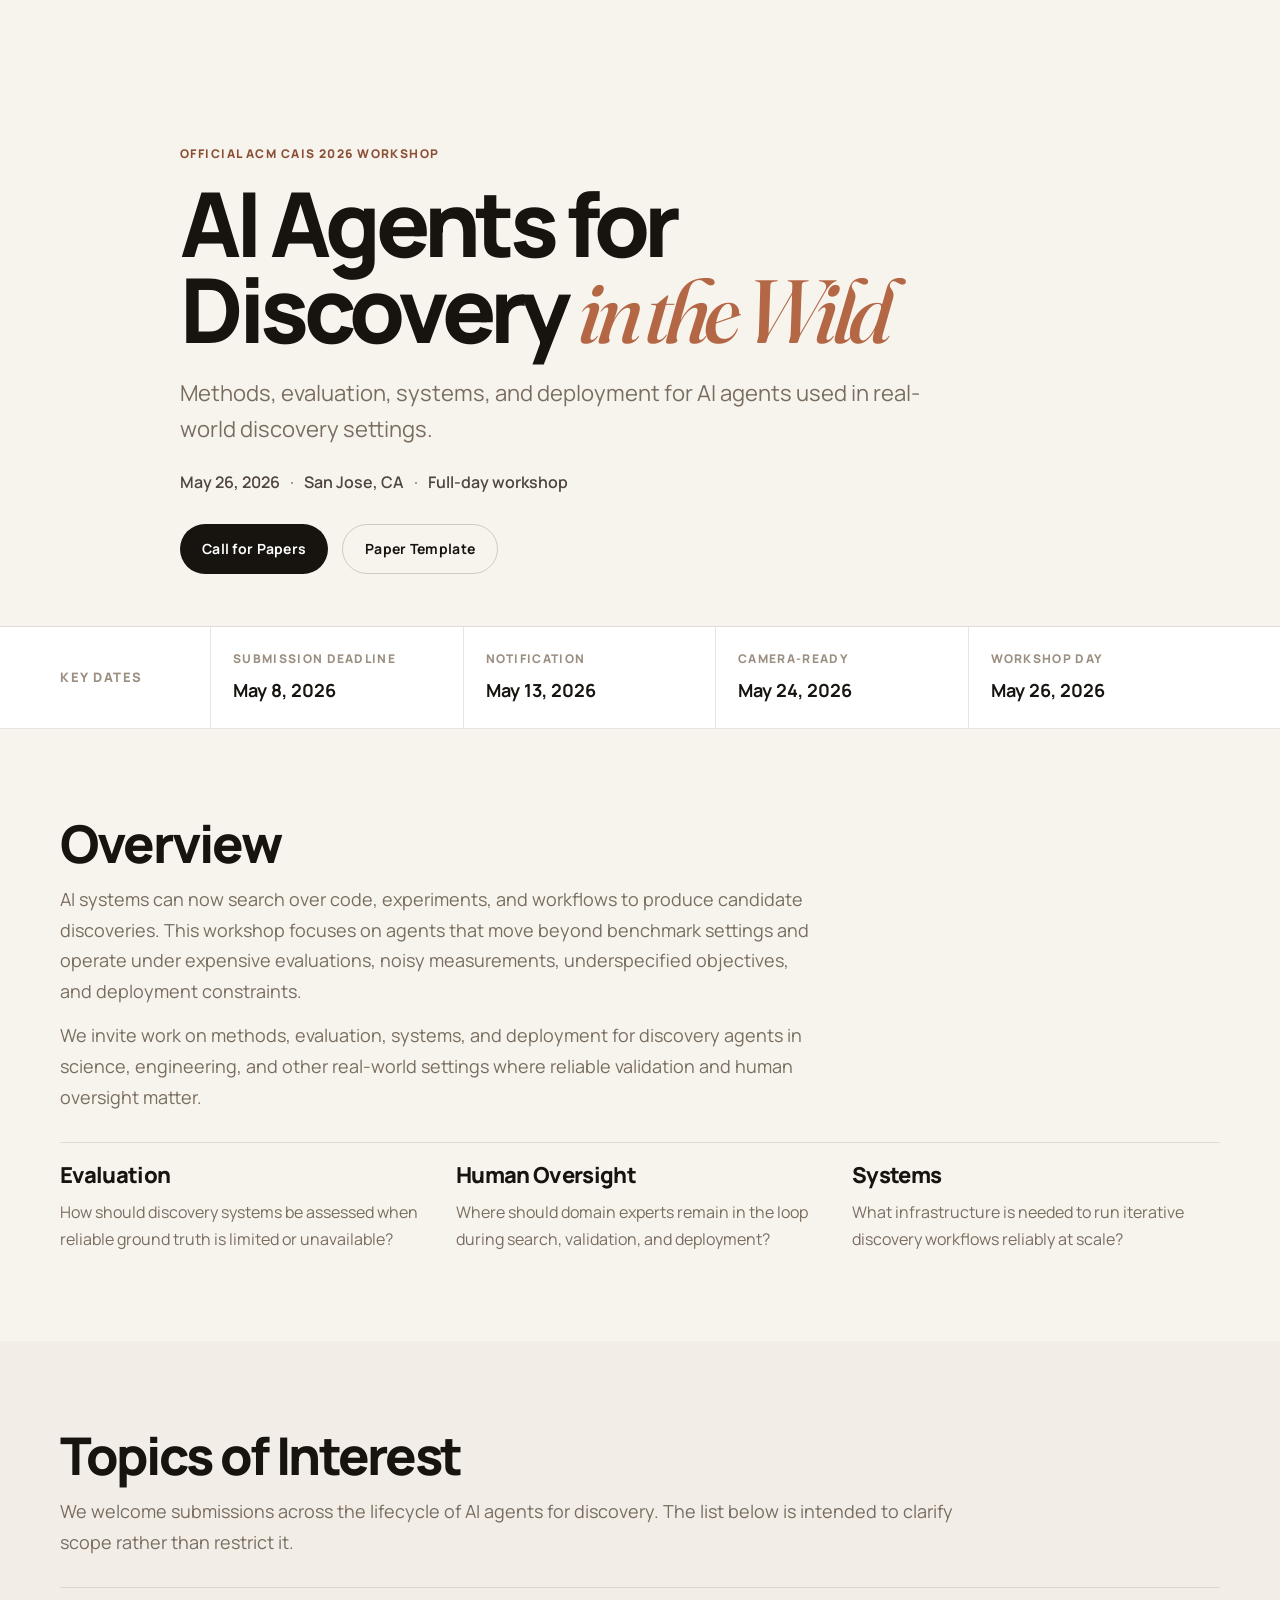
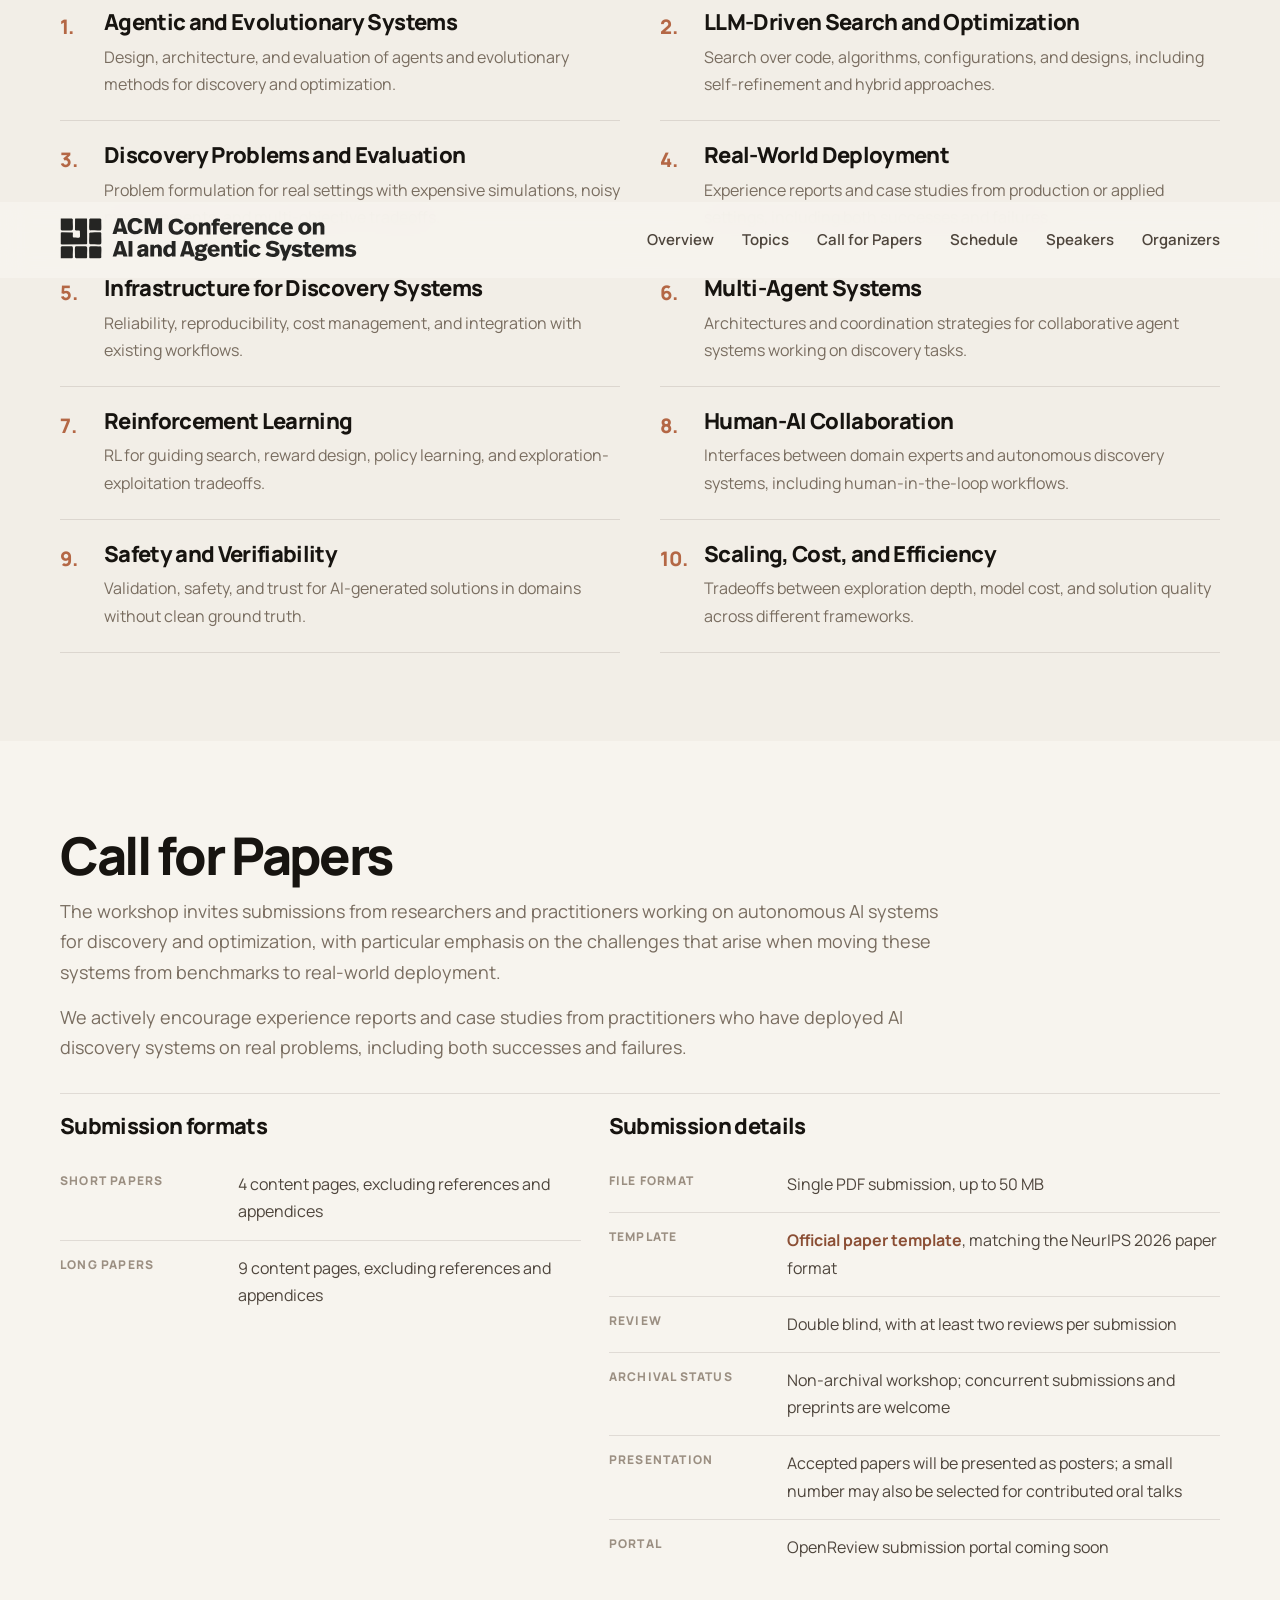
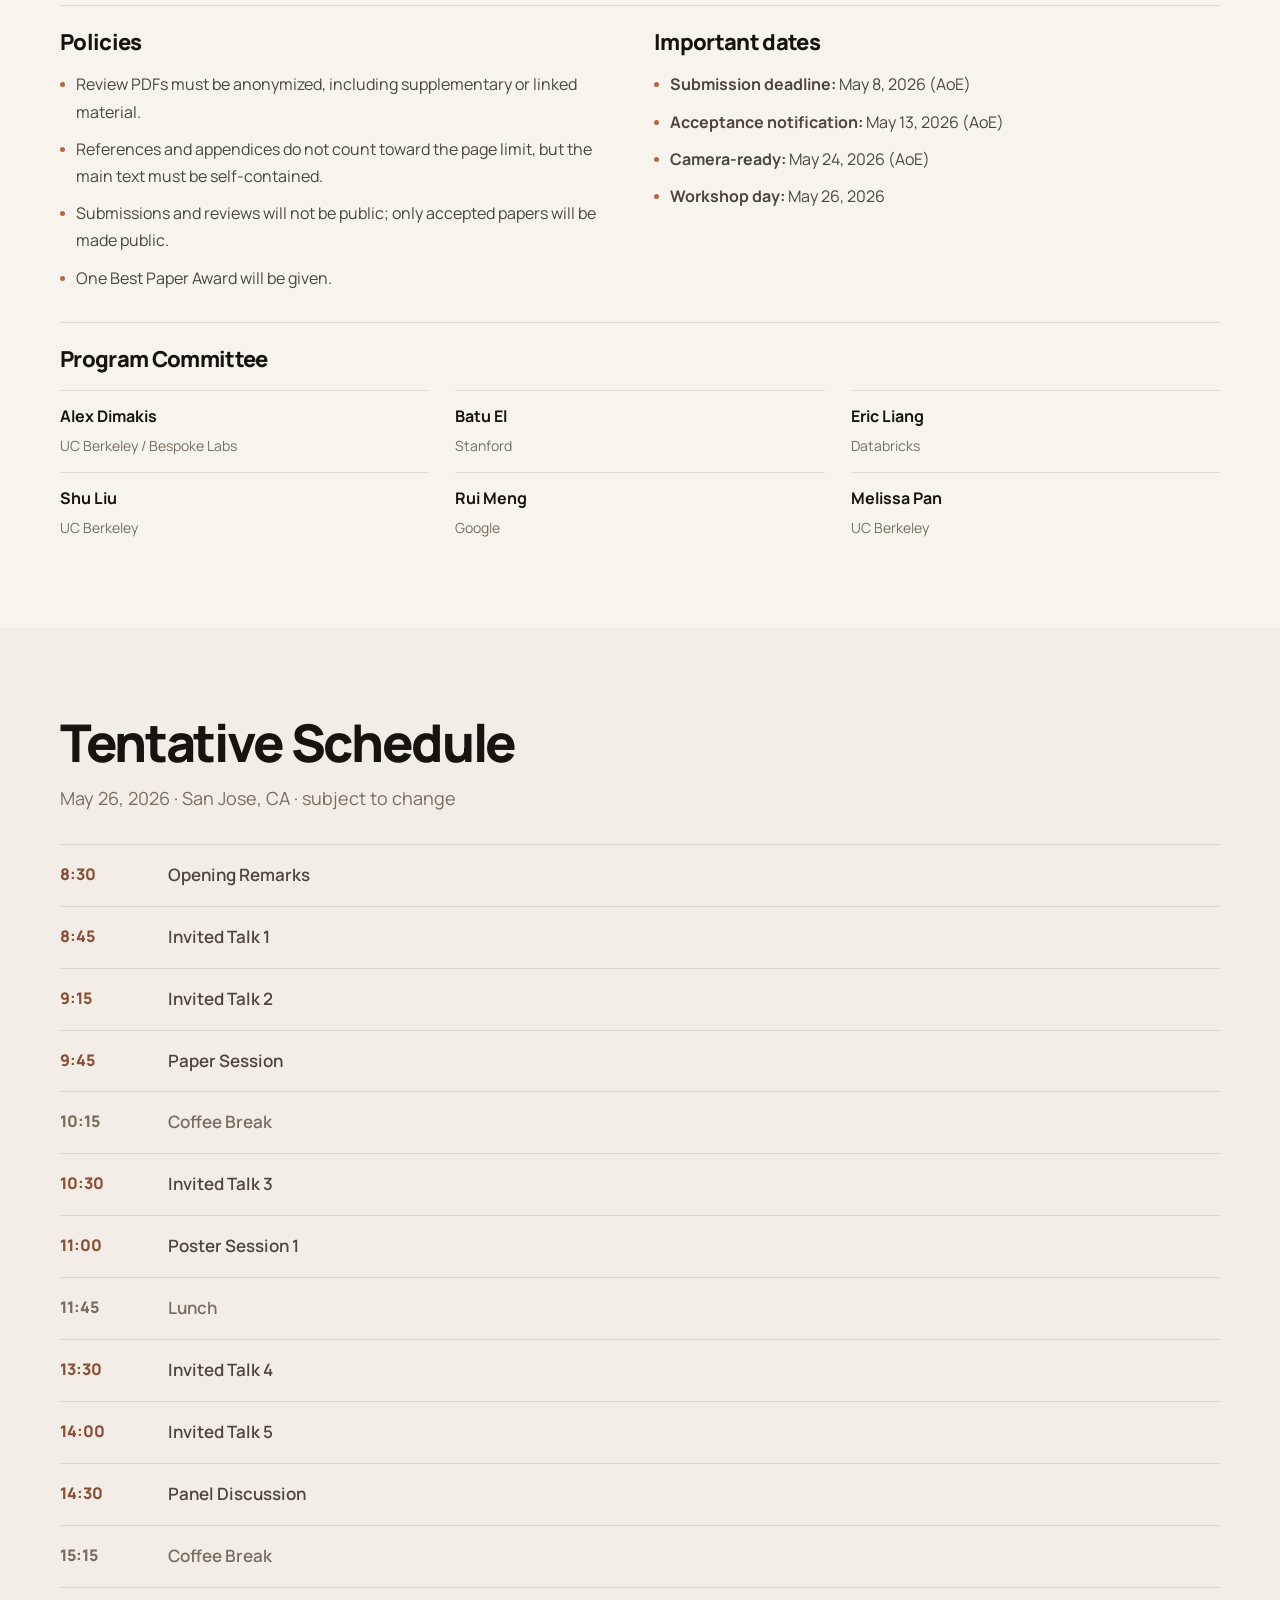
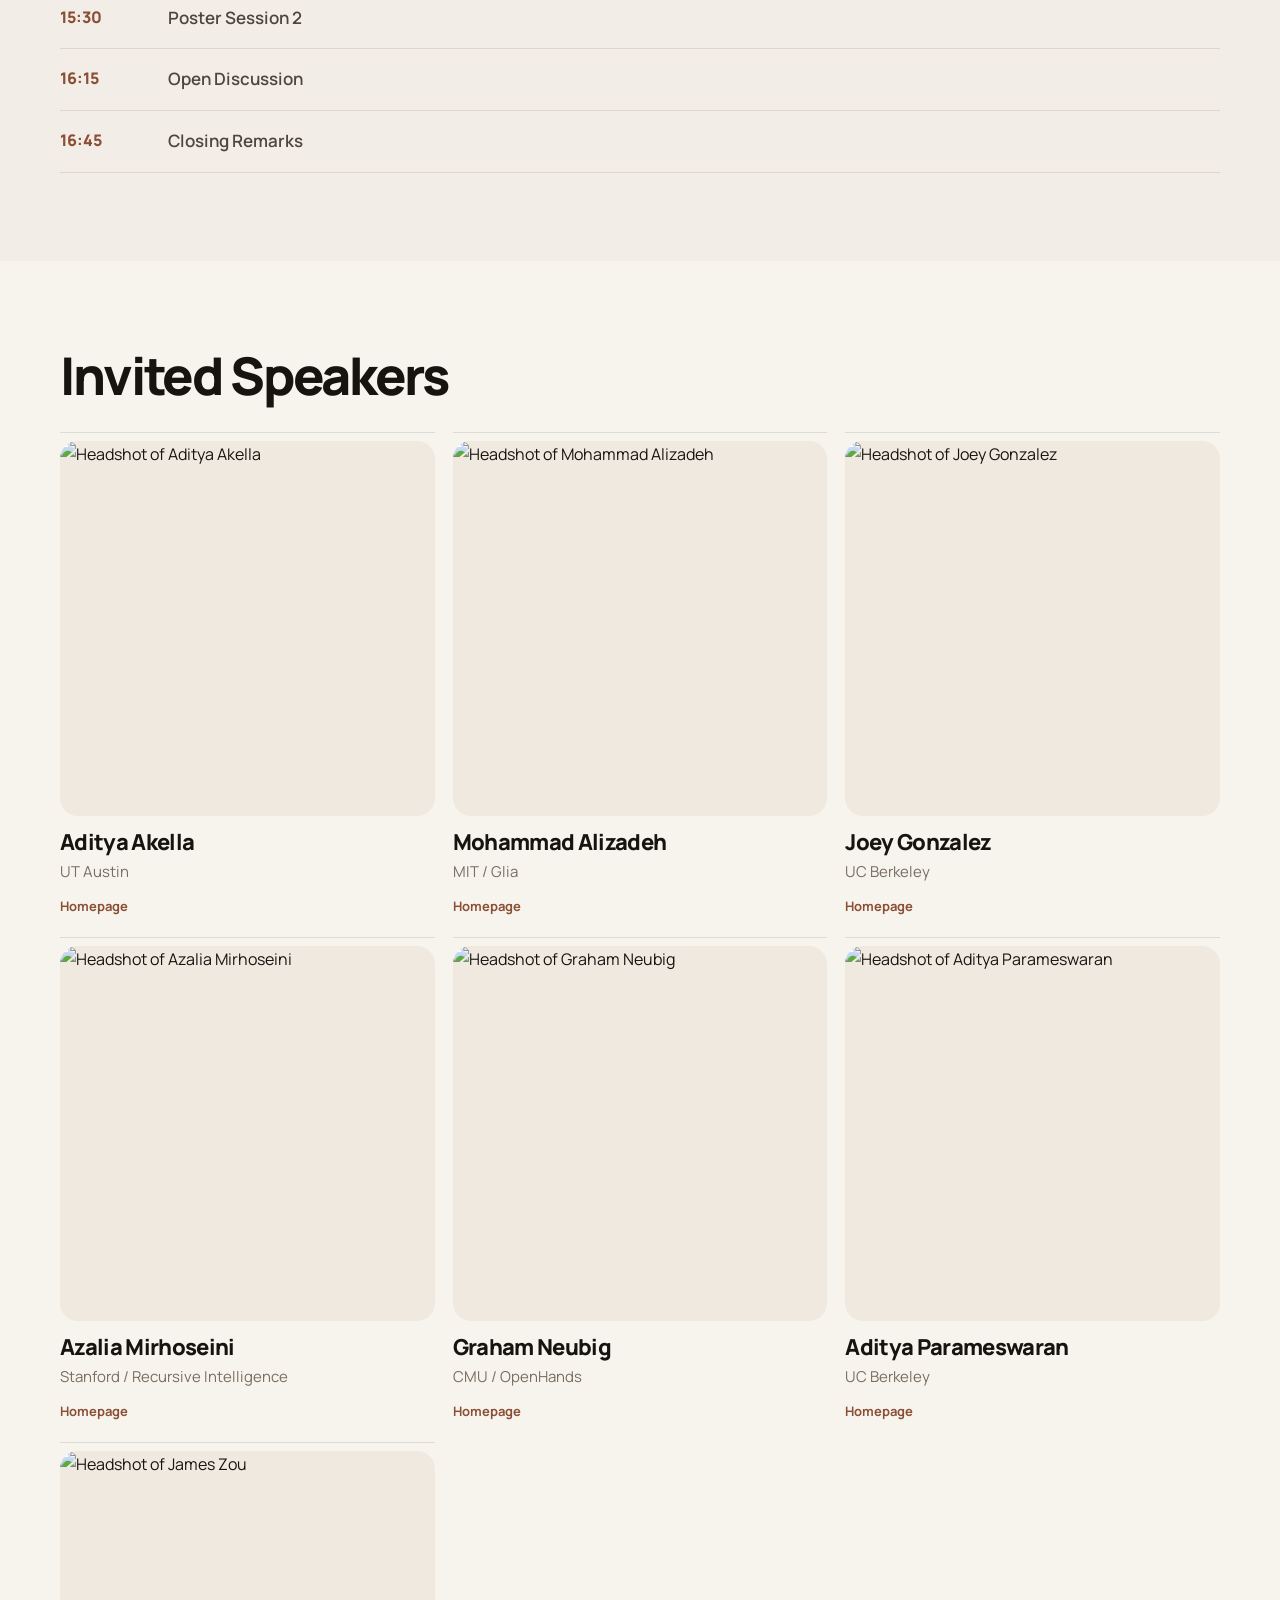
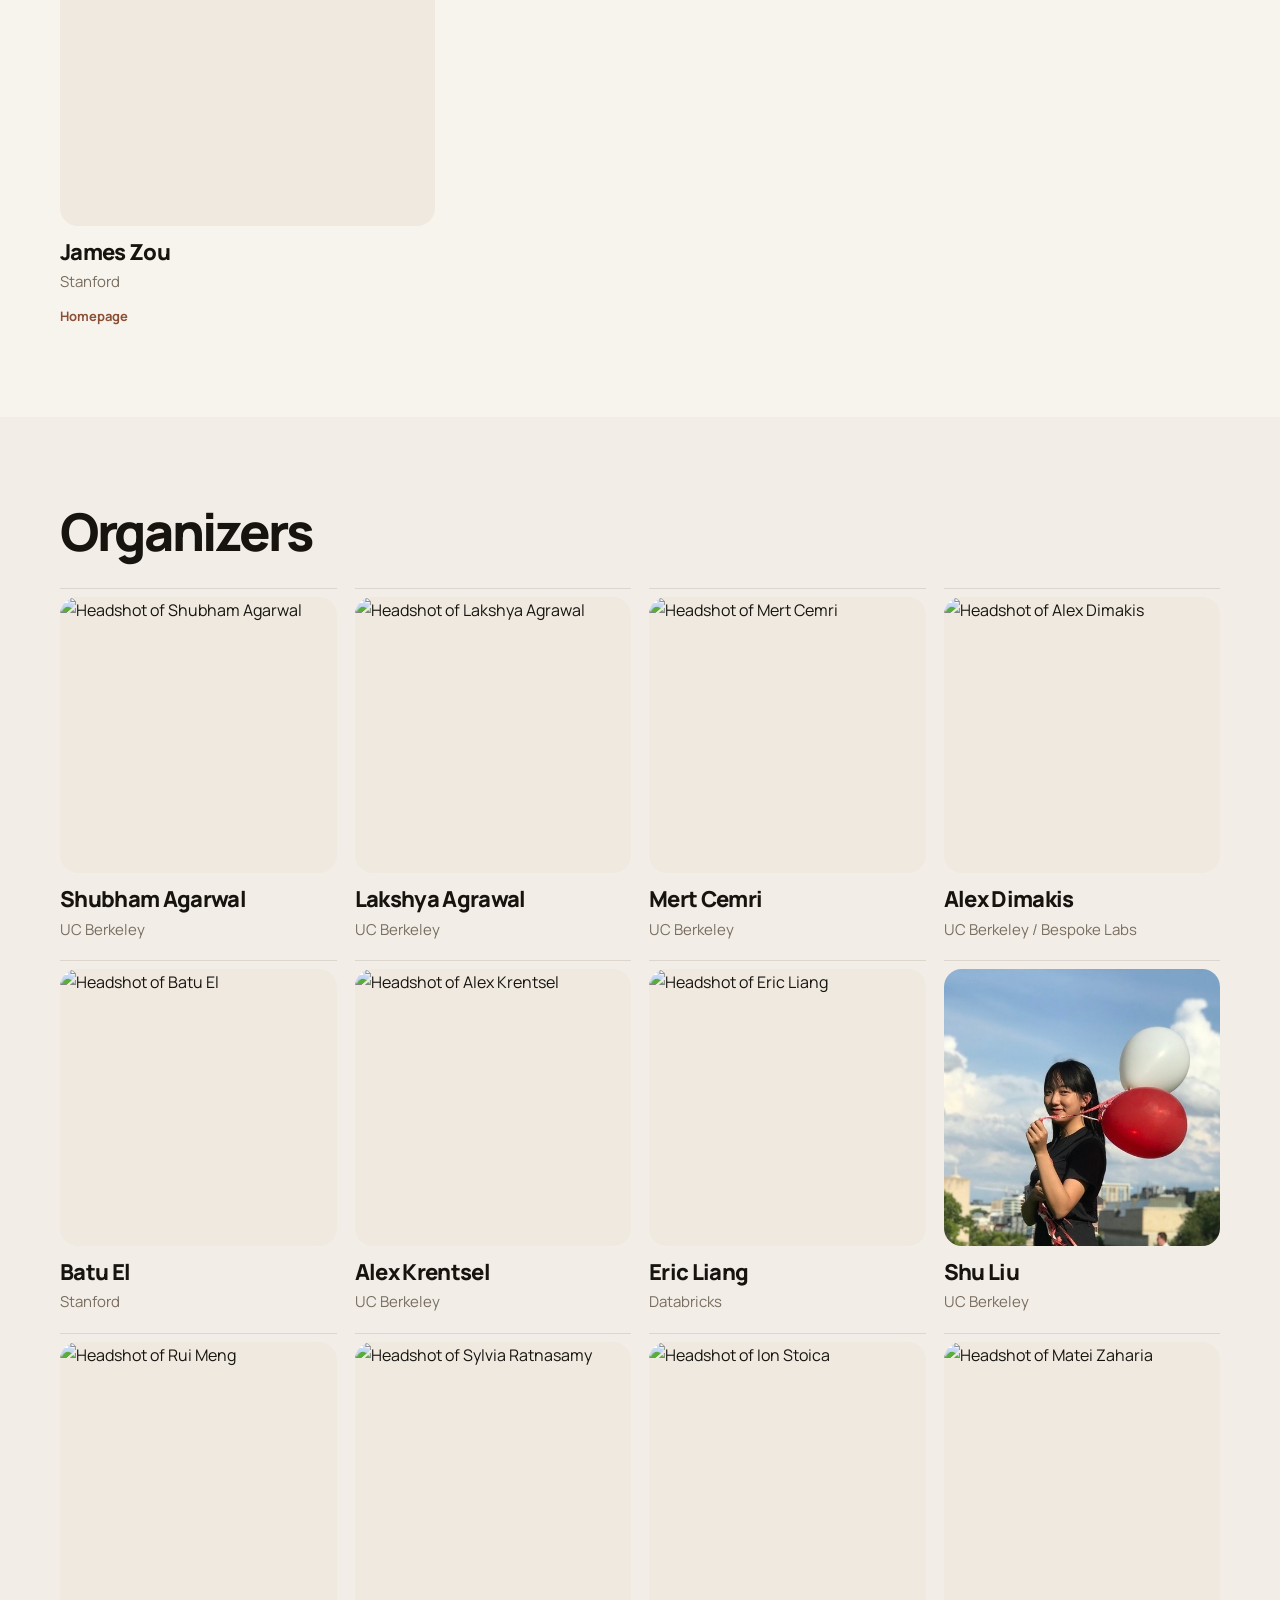
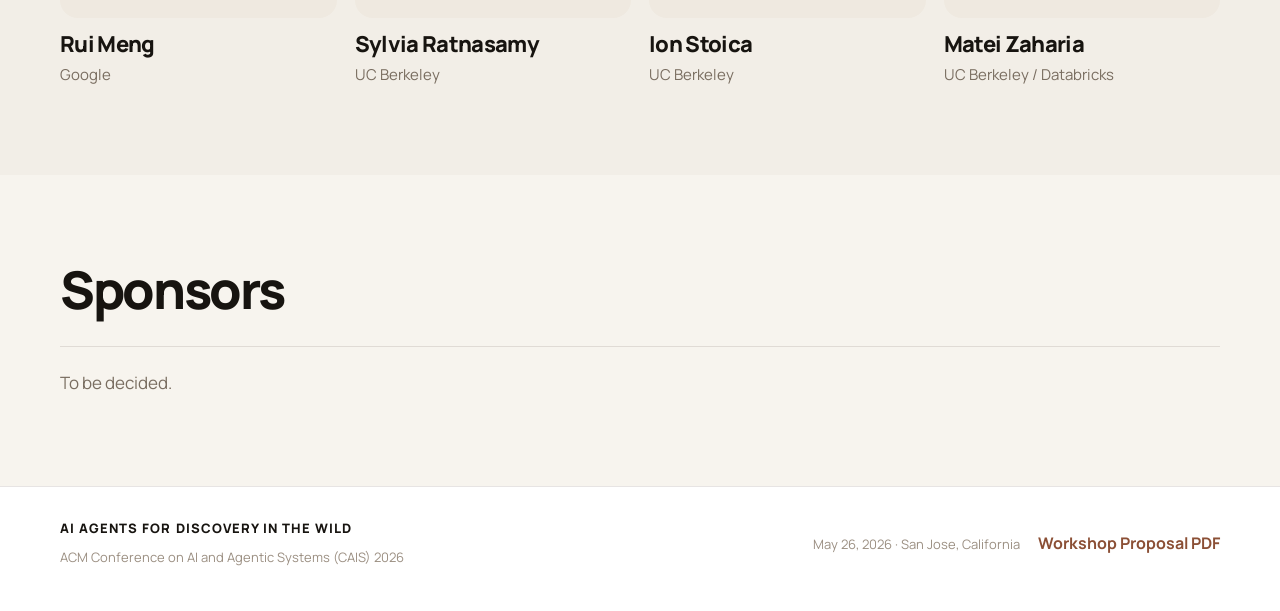
==== commit b819b6be: "Simplify site layout and align CFP details" ====
--- a/cfp.html
+++ b/cfp.html
@@ -4,259 +4,20 @@
   <meta charset="UTF-8">
   <meta name="viewport" content="width=device-width, initial-scale=1.0">
   <title>Call for Papers | AI Agents for Discovery in the Wild</title>
-  <meta name="description" content="Submission details for AI Agents for Discovery in the Wild, a 2026 workshop on AI agents for discovery in real-world settings.">
-  <meta name="theme-color" content="#f8f4ed">
+  <meta name="description" content="Call for papers for AI Agents for Discovery in the Wild. The submission details now live on the main workshop page.">
+  <meta name="theme-color" content="#f7f4ee">
+  <meta http-equiv="refresh" content="0; url=index.html#cfp">
   <link rel="preconnect" href="https://fonts.googleapis.com">
   <link rel="preconnect" href="https://fonts.gstatic.com" crossorigin>
   <link href="https://fonts.googleapis.com/css2?family=Fraunces:opsz,wght@9..144,500;9..144,600&family=Manrope:wght@400;500;600;700;800&display=swap" rel="stylesheet">
   <link rel="stylesheet" href="style.css">
 </head>
-<body class="subpage-body">
-
-<nav id="navbar" class="scrolled">
-  <div class="container nav-inner">
-    <a href="index.html" class="nav-logo">
-      <img src="assets/logos/acm-cais-logo.svg" alt="ACM Conference on AI and Agentic Systems" class="conference-logo conference-logo-nav">
-    </a>
-
-    <button class="nav-toggle" aria-label="Toggle navigation" aria-expanded="false">
-      <span></span>
-      <span></span>
-      <span></span>
-    </button>
-
-    <ul class="nav-links">
-      <li><a href="index.html">Home</a></li>
-      <li><a href="cfp.html">Call for Papers</a></li>
-      <li><a href="index.html#speakers">Speakers</a></li>
-      <li><a href="index.html#schedule">Schedule</a></li>
-      <li><a href="index.html#organizers">Organizers</a></li>
-    </ul>
-  </div>
-</nav>
-
-<header class="subpage-hero">
-  <div class="container">
-    <div class="subpage-copy">
-      <div class="subpage-lockup">
-        <div class="subpage-lockup-copy">
-          <img src="assets/logos/acm-cais-logo.svg" alt="ACM Conference on AI and Agentic Systems" class="conference-logo conference-logo-subpage">
-          <span class="subpage-kicker">Official ACM CAIS 2026 Workshop</span>
-        </div>
-      </div>
-      <h1>Call for Papers</h1>
-      <p class="subpage-lead">We invite papers on methods, systems, evaluation, and deployment of AI agents for discovery in real-world settings.</p>
-      <div class="subpage-actions">
-        <a href="https://media.neurips.cc/Conferences/NeurIPS2026/Formatting_Instructions_For_NeurIPS_2026.zip" class="page-btn page-btn-primary" target="_blank" rel="noreferrer">Paper Template</a>
-        <a href="index.html" class="page-btn page-btn-secondary">Back to Main Page</a>
-      </div>
-    </div>
-  </div>
-</header>
-
-<section>
-  <div class="container">
-    <div class="section-header">
-      <span class="section-number">01</span>
-      <div class="section-heading">
-        <h2>Submission formats</h2>
-      </div>
-    </div>
-
-    <div class="surface-card cfp-panel">
-      <div class="cfp-panel-grid">
-        <article class="cfp-block">
-          <p class="surface-label">4-Page Papers</p>
-          <ul class="cfp-list">
-            <li><strong>Length:</strong> 4 content pages, excluding references.</li>
-            <li>Uses the same paper template and formatting rules as the 9-page format.</li>
-          </ul>
-        </article>
-
-        <article class="cfp-block">
-          <p class="surface-label">9-Page Papers</p>
-          <ul class="cfp-list">
-            <li><strong>Length:</strong> 9 content pages, excluding references.</li>
-            <li>This is the full-format submission option for the workshop.</li>
-          </ul>
-        </article>
-      </div>
-    </div>
-  </div>
-</section>
-
-<section class="page-alt">
-  <div class="container">
-    <div class="section-header">
-      <span class="section-number">02</span>
-      <div class="section-heading">
-        <h2>Format and template</h2>
-      </div>
-    </div>
-
-    <div class="surface-card cfp-panel">
-      <div class="cfp-panel-grid">
-        <article class="cfp-block">
-          <p class="surface-label">Format</p>
-          <ul class="cfp-list">
-            <li><strong>9-page papers match the official NeurIPS 2026 paper format</strong>: same template, same page geometry, and the same 9-page main-text limit.</li>
-            <li><strong>4-page papers use the same template and formatting</strong>, but with a 4-page main-text limit.</li>
-            <li>Submissions should be uploaded as PDF files using the official paper template.</li>
-            <li>The paper should include an abstract, main text, and references.</li>
-            <li>Appendices are allowed, but reviewers are not required to read them.</li>
-            <li>Figures, tables, and system diagrams should be legible in the final review PDF.</li>
-          </ul>
-        </article>
-
-        <article class="cfp-block">
-          <p class="surface-label">Template</p>
-          <div class="template-links">
-            <a href="https://media.neurips.cc/Conferences/NeurIPS2026/Formatting_Instructions_For_NeurIPS_2026.zip" class="template-link" target="_blank" rel="noreferrer">Official paper template</a>
-          </div>
-          <ul class="cfp-list">
-            <li>Use the official template package from the conference website.</li>
-            <li>For submission, authors should prepare an <strong>anonymous review version</strong>.</li>
-          </ul>
-        </article>
-      </div>
-    </div>
-  </div>
-</section>
-
-<section>
-  <div class="container">
-    <div class="section-header">
-      <span class="section-number">03</span>
-      <div class="section-heading">
-        <h2>Policies</h2>
-      </div>
-    </div>
-
-    <div class="surface-card cfp-panel">
-      <div class="cfp-panel-grid">
-        <article class="cfp-block">
-          <p class="surface-label">Double-Blind Review</p>
-          <ul class="cfp-list">
-            <li>All submissions are <strong>double blind</strong>. Author names and affiliations should be omitted from the review copy.</li>
-            <li>Where possible, code repositories, websites, and artifacts should be anonymized for review.</li>
-            <li>References to prior work should follow standard anonymous-submission practice.</li>
-          </ul>
-        </article>
-
-        <article class="cfp-block">
-          <p class="surface-label">Non-Archival</p>
-          <ul class="cfp-list">
-            <li>This workshop is intended to be <strong>non-archival</strong> and does not plan formal proceedings.</li>
-            <li>Submissions under review elsewhere, recently submitted conference papers, and previously posted preprints are welcome.</li>
-            <li>If the work is under review or previously posted, authors should disclose that status at submission time.</li>
-          </ul>
-        </article>
-      </div>
-    </div>
-  </div>
-</section>
-
-<section class="page-alt">
-  <div class="container">
-    <div class="section-header">
-      <span class="section-number">04</span>
-      <div class="section-heading">
-        <h2>Dates and review</h2>
-      </div>
-    </div>
-
-    <div class="surface-card cfp-panel">
-      <div class="cfp-panel-grid">
-        <article class="cfp-block">
-          <p class="surface-label">Key Dates</p>
-          <ul class="cfp-list">
-            <li><strong>Submission deadline:</strong> May 1, 2026</li>
-            <li><strong>Reviews:</strong> May 8, 2026</li>
-            <li><strong>Camera-ready:</strong> May 22, 2026</li>
-            <li><strong>Workshop day:</strong> May 26, 2026</li>
-            <li><strong>Submission portal:</strong> TBD</li>
-          </ul>
-        </article>
-
-        <article class="cfp-block">
-          <p class="surface-label">Decisions and Presentation</p>
-          <ul class="cfp-list">
-            <li>Each submission will receive at least <strong>two reviews</strong> from the program committee.</li>
-            <li>Reviews will evaluate relevance, technical soundness, clarity, novelty, and discussion value.</li>
-            <li>Accepted papers will be included in the workshop program.</li>
-            <li>All accepted papers will be presented in poster form at the workshop.</li>
-            <li>One <strong>Best Paper Award</strong> will be given.</li>
-          </ul>
-        </article>
-      </div>
-    </div>
-  </div>
-</section>
-
-<section>
-  <div class="container">
-    <div class="section-header">
-      <span class="section-number">05</span>
-      <div class="section-heading">
-        <h2>Program committee</h2>
-      </div>
-    </div>
-
-    <div class="pc-list surface-card">
-      <div class="pc-list-col">
-        <article class="pc-line"><strong>Alex Dimakis</strong><span>UC Berkeley / Bespoke Labs</span></article>
-        <article class="pc-line"><strong>Batu El</strong><span>Stanford</span></article>
-        <article class="pc-line"><strong>Eric Liang</strong><span>Databricks</span></article>
-      </div>
-      <div class="pc-list-col">
-        <article class="pc-line"><strong>Shu Liu</strong><span>UC Berkeley</span></article>
-        <article class="pc-line"><strong>Rui Meng</strong><span>Google</span></article>
-        <article class="pc-line"><strong>Melissa Pan</strong><span>UC Berkeley</span></article>
-      </div>
-    </div>
-  </div>
-</section>
-
-<footer>
-  <div class="container footer-inner">
-    <div>
-      <span class="footer-title">AI Agents for Discovery in the Wild</span>
-      <span class="footer-copy">ACM Conference on AI and Agentic Systems (CAIS) 2026</span>
-    </div>
-    <div class="footer-meta">
-      <span class="footer-copy">May 26, 2026 · San Jose, California</span>
-      <a href="AI_Discovery_in_the_Wild_Workshop_Proposal.pdf" class="footer-link" target="_blank" rel="noreferrer">Workshop Proposal PDF</a>
-    </div>
-  </div>
-</footer>
-
-<script>
-const toggle = document.querySelector('.nav-toggle');
-const links = document.querySelector('.nav-links');
-
-toggle.addEventListener('click', () => {
-  const open = links.classList.toggle('open');
-  toggle.setAttribute('aria-expanded', open ? 'true' : 'false');
-});
-
-document.querySelectorAll('.nav-links a').forEach((anchor) => {
-  anchor.addEventListener('click', () => {
-    links.classList.remove('open');
-    toggle.setAttribute('aria-expanded', 'false');
-  });
-});
-
-let ticking = false;
-window.addEventListener('scroll', () => {
-  if (!ticking) {
-    requestAnimationFrame(() => {
-      document.getElementById('navbar').classList.toggle('scrolled', window.scrollY > 20);
-      ticking = false;
-    });
-    ticking = true;
-  }
-});
-</script>
-
+<body class="redirect-page">
+  <main class="redirect-shell">
+    <img src="assets/logos/acm-cais-logo.svg" alt="ACM Conference on AI and Agentic Systems">
+    <h1>Call for Papers</h1>
+    <p>The submission details now live on the main workshop page.</p>
+    <a href="index.html#cfp" class="button button-primary">Go to Call for Papers</a>
+  </main>
 </body>
 </html>
--- a/style.css
+++ b/style.css
@@ -6,36 +6,26 @@
 }
 
 :root {
-  --bg: #fbfaf7;
-  --bg-alt: #f4f1eb;
+  --bg: #f7f4ee;
+  --bg-alt: #f2eee7;
   --surface: #ffffff;
-  --surface-strong: #ffffff;
-  --ink: #181512;
-  --ink-2: #4d463d;
-  --ink-3: #766d63;
-  --ink-4: #9d9387;
-  --accent: #b56745;
-  --accent-deep: #8a4f34;
-  --accent-soft: rgba(181, 103, 69, 0.08);
-  --border: rgba(78, 63, 51, 0.12);
-  --border-strong: rgba(78, 63, 51, 0.2);
-  --hero-bg: #fbfaf7;
-  --hero-ink: #181512;
-  --hero-muted: #6f665d;
+  --ink: #171410;
+  --ink-2: #4e453c;
+  --ink-3: #796d60;
+  --ink-4: #9b8f82;
+  --accent: #b46745;
+  --accent-deep: #8b4f35;
+  --border: rgba(84, 69, 56, 0.14);
+  --border-strong: rgba(84, 69, 56, 0.24);
   --sans: "Manrope", "Segoe UI", sans-serif;
   --serif: "Fraunces", Georgia, serif;
-  --shadow-soft: 0 10px 28px rgba(24, 21, 18, 0.04);
-  --shadow-card: 0 6px 18px rgba(24, 21, 18, 0.035);
-  --radius-lg: 28px;
-  --radius-md: 20px;
-  --radius-sm: 14px;
   --container: 1160px;
   --gutter: clamp(22px, 4vw, 40px);
 }
 
 html {
   scroll-behavior: smooth;
-  scroll-padding-top: 80px;
+  scroll-padding-top: 88px;
 }
 
 body {
@@ -43,7 +33,7 @@
   background: var(--bg);
   color: var(--ink);
   font-size: 16px;
-  line-height: 1.75;
+  line-height: 1.7;
   -webkit-font-smoothing: antialiased;
   -moz-osx-font-smoothing: grayscale;
 }
@@ -53,8 +43,8 @@
 }
 
 img {
+  display: block;
   max-width: 100%;
-  display: block;
 }
 
 .container {
@@ -66,16 +56,15 @@
   position: fixed;
   inset: 0 0 auto;
   z-index: 100;
-  height: 72px;
-  border-bottom: 1px solid var(--border);
-  background: rgba(251, 250, 247, 0.94);
-  transition: background 220ms ease, border-color 220ms ease, backdrop-filter 220ms ease;
-  backdrop-filter: blur(16px);
-  -webkit-backdrop-filter: blur(16px);
+  height: 76px;
+  background: rgba(247, 244, 238, 0.92);
+  border-bottom: 1px solid transparent;
+  backdrop-filter: blur(14px);
+  -webkit-backdrop-filter: blur(14px);
+  transition: border-color 180ms ease, background 180ms ease;
 }
 
 #navbar.scrolled {
-  background: rgba(251, 250, 247, 0.94);
   border-bottom-color: var(--border);
 }
 
@@ -83,28 +72,26 @@
   display: flex;
   align-items: center;
   justify-content: space-between;
-  gap: 20px;
+  gap: 24px;
   height: 100%;
 }
 
 .nav-logo {
   display: inline-flex;
   align-items: center;
-  gap: 0;
+  text-decoration: none;
   min-width: 0;
-  max-width: min(300px, calc(100% - 56px));
-  text-decoration: none;
+  max-width: min(340px, calc(100% - 56px));
 }
 
 .conference-logo {
-  display: block;
   width: auto;
   height: auto;
   object-fit: contain;
 }
 
 .conference-logo-nav {
-  height: 38px;
+  height: 44px;
   max-width: 100%;
 }
 
@@ -116,12 +103,10 @@
 }
 
 .nav-links a {
-  font-size: 14px;
+  color: var(--ink-2);
+  text-decoration: none;
+  font-size: 15px;
   font-weight: 600;
-  letter-spacing: 0.02em;
-  text-decoration: none;
-  color: var(--ink-3);
-  transition: color 180ms ease;
 }
 
 .nav-links a:hover {
@@ -131,10 +116,9 @@
 .nav-toggle {
   display: none;
   flex-direction: column;
-  justify-content: center;
   gap: 4px;
+  border: 0;
   background: none;
-  border: 0;
   padding: 4px;
   cursor: pointer;
 }
@@ -147,38 +131,16 @@
 }
 
 #hero {
-  position: relative;
-  overflow: hidden;
-  background: var(--hero-bg);
-  color: var(--hero-ink);
-  min-height: auto;
-  padding: 132px 0 72px;
+  padding: 144px 0 52px;
   border-bottom: 1px solid var(--border);
 }
 
 .hero-inner {
-  position: relative;
-  z-index: 1;
-}
-
-.hero-copy {
-  max-width: 820px;
-  margin: 0;
-  text-align: left;
-}
-
-.hero-lockup {
-  margin-bottom: 22px;
-}
-
-.hero-lockup-copy {
-  display: flex;
-  flex-direction: column;
-  align-items: flex-start;
-  gap: 10px;
-}
-
-.hero-lockup-label {
+  max-width: 920px;
+}
+
+.hero-kicker {
+  margin-bottom: 16px;
   color: var(--accent-deep);
   font-size: 12px;
   font-weight: 800;
@@ -186,52 +148,51 @@
   text-transform: uppercase;
 }
 
-.conference-logo-hero {
-  height: 52px;
-  max-width: min(360px, 100%);
-}
-
 #hero h1 {
-  display: flex;
-  flex-direction: column;
-  align-items: flex-start;
-  gap: 4px;
-  margin-bottom: 18px;
-  line-height: 0.98;
-}
-
-#hero h1 span {
-  font-size: clamp(52px, 8vw, 90px);
-  font-weight: 800;
-  letter-spacing: -0.05em;
+  max-width: 860px;
+  font-size: clamp(50px, 7vw, 92px);
+  line-height: 0.96;
+  letter-spacing: -0.06em;
+  font-weight: 800;
 }
 
 #hero h1 em {
   font-family: var(--serif);
-  font-size: clamp(44px, 6.4vw, 76px);
   font-style: italic;
   font-weight: 500;
-  line-height: 1;
-  letter-spacing: -0.03em;
   color: var(--accent);
 }
 
 .hero-tagline {
-  max-width: 700px;
-  margin: 0;
-  color: var(--hero-muted);
-  font-size: 19px;
-  line-height: 1.65;
+  max-width: 760px;
+  margin-top: 22px;
+  color: var(--ink-3);
+  font-size: 22px;
+  line-height: 1.6;
+}
+
+.hero-meta {
+  display: flex;
+  flex-wrap: wrap;
+  gap: 10px;
+  margin-top: 22px;
+  color: var(--ink-2);
+  font-size: 16px;
+  font-weight: 600;
+}
+
+.meta-sep {
+  color: var(--ink-4);
 }
 
 .hero-actions {
   display: flex;
-  justify-content: flex-start;
+  flex-wrap: wrap;
   gap: 14px;
-  margin: 28px 0 32px;
-}
-
-.hero-btn {
+  margin-top: 28px;
+}
+
+.button {
   display: inline-flex;
   align-items: center;
   justify-content: center;
@@ -242,801 +203,378 @@
   font-size: 14px;
   font-weight: 700;
   letter-spacing: 0.02em;
-  transition: transform 180ms ease, background 180ms ease, border-color 180ms ease, color 180ms ease;
-}
-
-.hero-btn:hover {
+  transition: background 180ms ease, border-color 180ms ease, color 180ms ease, transform 180ms ease;
+}
+
+.button:hover {
   transform: translateY(-1px);
 }
 
-.hero-btn-primary {
+.button-primary {
   background: var(--ink);
   color: #fff;
 }
 
-.hero-btn-primary:hover {
-  background: #2a241f;
-}
-
-.hero-btn-secondary {
+.button-primary:hover {
+  background: #2a251f;
+}
+
+.button-secondary {
+  background: transparent;
+  color: var(--ink);
   border: 1px solid var(--border-strong);
+}
+
+.button-secondary:hover {
+  border-color: var(--ink-3);
+}
+
+#dates-strip {
+  border-bottom: 1px solid var(--border);
   background: var(--surface);
-  color: var(--ink);
-}
-
-.hero-btn-secondary:hover {
-  border-color: var(--ink-3);
-  background: #fff;
-}
-
-.hero-meta {
-  display: grid;
-  grid-template-columns: repeat(3, minmax(0, 1fr));
+}
+
+.dates-grid {
+  display: grid;
+  grid-template-columns: 150px repeat(4, minmax(0, 1fr));
   gap: 0;
-  max-width: 760px;
-  padding: 0;
-  border: 1px solid var(--border);
-  border-radius: 22px;
-  background: var(--surface);
-  box-shadow: var(--shadow-soft);
-}
-
-.hm {
+}
+
+.dates-heading,
+.date-item {
+  padding: 22px 0;
+}
+
+.dates-heading {
   display: flex;
-  flex-direction: column;
-  gap: 6px;
-  padding: 18px 22px;
-  text-align: left;
-}
-
-.hm-label {
-  font-size: 12px;
-  font-weight: 700;
+  align-items: center;
+}
+
+.dates-heading p {
+  color: var(--ink-4);
+  font-size: 13px;
+  font-weight: 800;
   letter-spacing: 0.12em;
   text-transform: uppercase;
+}
+
+.date-item {
+  border-left: 1px solid var(--border);
+  padding-left: 22px;
+}
+
+.date-label {
+  display: block;
   color: var(--ink-4);
-}
-
-.hm-value {
+  font-size: 12px;
+  font-weight: 800;
+  letter-spacing: 0.11em;
+  text-transform: uppercase;
+}
+
+.date-value {
+  display: block;
+  margin-top: 6px;
+  color: var(--ink);
   font-size: 18px;
   font-weight: 700;
-  color: var(--ink);
-}
-
-.hm-sep {
-  display: none;
-}
-
-#dates-strip {
-  position: relative;
-  z-index: 2;
-  padding: 28px 0 8px;
-  background: var(--bg);
-  border-bottom: 1px solid var(--border);
-}
-
-.dates-wrap {
-  display: grid;
-  grid-template-columns: 120px 1fr;
-  gap: 24px;
-  align-items: center;
-}
-
-.dates-label {
-  font-size: 13px;
-  font-weight: 800;
-  letter-spacing: 0.14em;
-  text-transform: uppercase;
-  color: var(--ink-4);
-}
-
-.dates-grid {
-  display: grid;
-  grid-template-columns: repeat(4, minmax(0, 1fr));
-  gap: 14px;
-}
-
-.dg {
-  padding: 18px 20px;
-  border: 1px solid var(--border);
-  border-radius: 16px;
-  background: var(--surface);
-}
-
-.dg-l {
-  display: block;
-  margin-bottom: 4px;
-  font-size: 12px;
-  font-weight: 800;
-  letter-spacing: 0.12em;
-  text-transform: uppercase;
-  color: var(--ink-4);
-}
-
-.dg-v {
-  font-size: 17px;
-  font-weight: 700;
-  color: var(--ink);
-}
-
-section {
-  position: relative;
-  padding: 108px 0;
-}
-
-#cfp,
-#schedule,
-#pc,
-#sponsors {
+}
+
+main section {
+  padding: 88px 0;
+}
+
+main section:nth-of-type(even) {
   background: var(--bg-alt);
 }
 
-.section-header {
-  display: grid;
-  grid-template-columns: 64px minmax(0, 1fr);
-  gap: 22px;
-  align-items: start;
-  margin-bottom: 32px;
-}
-
-.section-number {
-  display: inline-flex;
-  align-items: center;
-  justify-content: center;
-  width: 52px;
-  height: 52px;
-  border-radius: 50%;
-  border: 1px solid rgba(186, 103, 68, 0.18);
-  background: rgba(186, 103, 68, 0.06);
-  color: var(--accent-deep);
-  font-size: 14px;
-  font-weight: 800;
-  letter-spacing: 0.06em;
-}
-
-.section-heading {
-  max-width: 820px;
-}
-
-.surface-label,
-.callout-label {
-  font-size: 13px;
-  font-weight: 800;
-  letter-spacing: 0.12em;
-  text-transform: uppercase;
-}
-
-.surface-label,
-.callout-label {
-  color: var(--ink-3);
+.section-block {
+  display: grid;
+  gap: 30px;
+}
+
+.section-copy {
+  max-width: 760px;
+}
+
+.section-copy-wide {
+  max-width: 900px;
 }
 
 h2 {
   font-size: clamp(34px, 4.4vw, 52px);
-  line-height: 1.05;
+  line-height: 1.02;
   letter-spacing: -0.045em;
   font-weight: 800;
 }
 
-.section-intro,
-.panel-note,
-.sched-note {
-  max-width: 780px;
+.section-copy p {
+  margin-top: 14px;
   color: var(--ink-3);
   font-size: 18px;
 }
 
-.section-intro {
-  margin-bottom: 38px;
-}
-
-.panel-title {
-  margin-bottom: 10px;
+.overview-points,
+.policy-grid,
+.cfp-grid {
+  display: grid;
+  gap: 28px;
+}
+
+.overview-points {
+  grid-template-columns: repeat(3, minmax(0, 1fr));
+  border-top: 1px solid var(--border);
+}
+
+.inline-point {
+  padding-top: 20px;
+}
+
+.inline-point h3,
+.topic-list h3,
+.cfp-column h3,
+.policy-grid h3,
+.committee-block h3,
+.person-card h3 {
+  font-size: 22px;
+  line-height: 1.16;
+  letter-spacing: -0.03em;
+  font-weight: 800;
+}
+
+.inline-point p {
+  margin-top: 10px;
+  color: var(--ink-3);
+  font-size: 16px;
+}
+
+.topic-list {
+  display: grid;
+  grid-template-columns: repeat(2, minmax(0, 1fr));
+  gap: 0 40px;
+  counter-reset: topics;
+  list-style: none;
+  border-top: 1px solid var(--border);
+}
+
+.topic-list li {
+  position: relative;
+  padding: 22px 0 22px 44px;
+  border-bottom: 1px solid var(--border);
+}
+
+.topic-list li::before {
+  counter-increment: topics;
+  content: counter(topics) ".";
+  position: absolute;
+  left: 0;
+  top: 22px;
+  color: var(--accent);
+  font-size: 20px;
+  font-weight: 800;
+}
+
+.topic-list p {
+  margin-top: 8px;
+  color: var(--ink-3);
+  font-size: 16px;
+}
+
+.cfp-grid {
+  grid-template-columns: minmax(0, 0.92fr) minmax(0, 1.08fr);
+  align-items: start;
+  border-top: 1px solid var(--border);
+}
+
+.cfp-column {
+  padding-top: 20px;
+}
+
+.rule-list {
+  margin-top: 18px;
+}
+
+.rule-row {
+  display: grid;
+  grid-template-columns: 160px minmax(0, 1fr);
+  gap: 18px;
+  padding: 14px 0;
+  border-top: 1px solid var(--border);
+}
+
+.rule-row:first-child {
+  border-top: 0;
+}
+
+.rule-term {
+  color: var(--ink-4);
+  font-size: 12px;
+  font-weight: 800;
+  letter-spacing: 0.1em;
+  text-transform: uppercase;
+}
+
+.rule-detail {
+  color: var(--ink-2);
+  font-size: 16px;
+}
+
+.rule-detail a,
+.person-card a,
+.footer-link,
+.redirect-shell a {
   color: var(--accent-deep);
+  font-weight: 700;
+  text-decoration: none;
+}
+
+.rule-detail a:hover,
+.person-card a:hover,
+.footer-link:hover,
+.redirect-shell a:hover {
+  text-decoration: underline;
+}
+
+.policy-grid {
+  grid-template-columns: repeat(2, minmax(0, 1fr));
+  border-top: 1px solid var(--border);
+  padding-top: 24px;
+}
+
+.clean-list {
+  list-style: none;
+  margin-top: 16px;
+}
+
+.clean-list li {
+  position: relative;
+  padding-left: 16px;
+  margin-top: 10px;
+  color: var(--ink-2);
   font-size: 16px;
-  font-weight: 800;
-  letter-spacing: -0.02em;
-}
-
-.about-body,
-.cfp-layout {
-  display: grid;
-  grid-template-columns: minmax(0, 1.05fr) minmax(320px, 0.82fr);
-  gap: 34px;
-  align-items: stretch;
-}
-
-.about-copy,
-.surface-card,
-.themes-panel,
-.schedule-shell {
-  border: 1px solid var(--border);
-  border-radius: var(--radius-lg);
-  background: var(--surface);
-  box-shadow: var(--shadow-card);
-}
-
-.about-copy {
-  display: flex;
-  flex-direction: column;
-  padding: 36px;
-  height: 100%;
-}
-
-.lead-text {
-  font-size: 20px;
-  line-height: 1.75;
-  color: var(--ink);
-  margin-bottom: 18px;
-}
-
-.about-copy p {
-  color: var(--ink-2);
-  margin-bottom: 16px;
-  font-size: 17px;
-}
-
-.about-copy strong,
-.theme-item strong,
-.pc-line strong,
-.org strong {
-  color: var(--ink);
-}
-
-.about-callout {
-  margin-top: 28px;
-  padding: 24px;
-  border: 1px solid rgba(186, 103, 68, 0.18);
-  border-radius: var(--radius-md);
-  background: linear-gradient(180deg, rgba(186, 103, 68, 0.08), rgba(186, 103, 68, 0.03));
-}
-
-.about-callout p {
-  margin-top: 10px;
-  margin-bottom: 0;
-  color: var(--ink-2);
-}
-
-.about-questions {
-  margin-top: 22px;
-}
-
-.question-list {
-  display: grid;
-  gap: 10px;
-  margin-top: 10px;
-  list-style: none;
-}
-
-.question-list li {
-  position: relative;
-  padding-left: 18px;
-  color: var(--ink-2);
-  font-size: 15px;
-  line-height: 1.65;
-}
-
-.question-list li::before {
+}
+
+.clean-list li::before {
   content: "";
   position: absolute;
   left: 0;
   top: 11px;
-  width: 6px;
-  height: 6px;
+  width: 5px;
+  height: 5px;
   border-radius: 50%;
   background: var(--accent);
 }
 
-.themes-panel {
-  display: flex;
-  flex-direction: column;
-  padding: 30px 30px 16px;
-  height: 100%;
-}
-
-.panel-head {
-  margin-bottom: 12px;
-}
-
-.panel-note {
-  margin-top: 8px;
-  font-size: 16px;
-}
-
-.theme-item {
-  display: grid;
-  grid-template-columns: 30px 1fr;
-  gap: 14px;
-  padding: 18px 0;
-  border-top: 1px solid var(--border);
-}
-
-.theme-item:first-of-type {
-  border-top: 0;
-}
-
-.theme-num {
-  font-family: var(--serif);
-  font-size: 22px;
-  line-height: 1;
-  color: var(--accent);
-}
-
-.theme-item strong {
+.committee-block {
+  border-top: 1px solid var(--border);
+  padding-top: 24px;
+}
+
+.committee-list {
+  display: grid;
+  grid-template-columns: repeat(3, minmax(0, 1fr));
+  gap: 14px 26px;
+  margin-top: 18px;
+}
+
+.committee-person {
+  padding-top: 12px;
+  border-top: 1px solid var(--border);
+}
+
+.committee-person strong {
   display: block;
-  margin-bottom: 6px;
   font-size: 16px;
   font-weight: 700;
 }
 
-.theme-item p {
-  color: var(--ink-3);
-  font-size: 15px;
-  line-height: 1.6;
-}
-
-.surface-card {
-  height: 100%;
-  padding: 32px;
-}
-
-.surface-intro {
-  margin-top: 10px;
-  color: var(--ink-3);
-  font-size: 16px;
-  line-height: 1.7;
-}
-
-.topics-grid {
-  display: grid;
-  grid-template-columns: repeat(2, minmax(0, 1fr));
-  gap: 22px;
-  margin-top: 18px;
-}
-
-.topics-grid ul {
-  list-style: none;
-}
-
-.topics-grid li {
-  position: relative;
-  padding: 12px 0 12px 18px;
+.committee-person span {
+  display: block;
+  margin-top: 4px;
+  color: var(--ink-3);
+  font-size: 14px;
+}
+
+.schedule-table {
+  border-top: 1px solid var(--border);
+}
+
+.schedule-row {
+  display: grid;
+  grid-template-columns: 84px minmax(0, 1fr);
+  gap: 24px;
+  padding: 16px 0;
   border-bottom: 1px solid var(--border);
-  color: var(--ink-2);
-  font-size: 16px;
-  line-height: 1.72;
-}
-
-.topics-grid li::before {
-  content: "";
-  position: absolute;
-  left: 0;
-  top: 20px;
-  width: 6px;
-  height: 6px;
-  border-radius: 50%;
-  background: var(--accent);
-}
-
-.quick-lines {
-  display: grid;
-  gap: 0;
-  margin: 14px 0 18px;
-  border-top: 1px solid var(--border);
-}
-
-.quick-line {
-  display: grid;
-  grid-template-columns: 150px minmax(0, 1fr);
-  gap: 18px;
-  padding: 14px 0;
-  border-bottom: 1px solid var(--border);
-}
-
-.quick-line span {
-  font-size: 11px;
-  font-weight: 800;
-  letter-spacing: 0.14em;
-  text-transform: uppercase;
-  color: var(--ink-4);
-}
-
-.quick-line strong {
-  font-size: 16px;
-  line-height: 1.5;
-}
-
-.cfp-list {
-  list-style: none;
-  display: grid;
-  gap: 14px;
-}
-
-.cfp-list li {
-  position: relative;
-  padding-left: 18px;
-  color: var(--ink-2);
-  font-size: 16px;
-  line-height: 1.72;
-}
-
-.cfp-list li::before {
-  content: "";
-  position: absolute;
-  left: 0;
-  top: 12px;
-  width: 6px;
-  height: 6px;
-  border-radius: 50%;
-  background: var(--accent);
-}
-
-.compact-list {
-  margin-top: 4px;
-}
-
-.cfp-actions {
-  display: flex;
-  flex-direction: column;
-  align-items: flex-start;
-  gap: 12px;
-  margin-top: auto;
-  padding-top: 24px;
-}
-
-.cfp-actions .hero-btn-primary {
-  background: var(--accent-deep);
-  color: var(--hero-ink);
-}
-
-.cfp-note {
-  color: var(--ink-3);
-  font-size: 14px;
-  line-height: 1.6;
-}
-
-.spk-pill {
-  display: inline-flex;
-  align-items: center;
-  min-height: 34px;
-  padding: 0 12px;
-  border-radius: 999px;
-  border: 1px solid rgba(186, 103, 68, 0.18);
-  background: rgba(186, 103, 68, 0.07);
-  color: var(--accent-deep);
-  font-size: 12px;
-  font-weight: 700;
-}
-
-.speakers-grid,
-.org-grid {
-  display: grid;
-  gap: 16px;
-}
-
-.speakers-grid {
-  grid-template-columns: repeat(2, minmax(0, 1fr));
-}
-
-.spk {
-  display: flex;
-  flex-direction: column;
-  gap: 18px;
-  min-height: 100%;
-  padding: 26px;
-  border: 1px solid var(--border);
-  border-radius: 24px;
-  background:
-    radial-gradient(circle at top right, rgba(186, 103, 68, 0.08), transparent 34%),
-    rgba(255, 253, 249, 0.82);
-  box-shadow: var(--shadow-card);
-  transition: transform 180ms ease, border-color 180ms ease, box-shadow 180ms ease;
-}
-
-.spk:hover {
-  transform: translateY(-2px);
-  border-color: rgba(186, 103, 68, 0.26);
-  box-shadow: 0 22px 48px rgba(30, 24, 20, 0.1);
-}
-
-.spk-top {
-  display: flex;
-  align-items: flex-start;
-  justify-content: space-between;
-  gap: 16px;
-}
-
-.spk-id {
-  display: flex;
-  align-items: center;
-  gap: 14px;
-  min-width: 0;
-}
-
-.spk-avatar {
-  width: 64px;
-  height: 64px;
-  border-radius: 20px;
-  overflow: hidden;
-  background:
-    linear-gradient(135deg, rgba(186, 103, 68, 0.12), rgba(186, 103, 68, 0.22)),
-    #f7ece4;
-  box-shadow:
-    inset 0 0 0 1px rgba(186, 103, 68, 0.12),
-    0 10px 20px rgba(30, 24, 20, 0.08);
-}
-
-.spk-avatar img {
-  width: 100%;
-  height: 100%;
-  object-fit: cover;
-  object-position: center 24%;
-}
-
-.spk-avatar-fallback {
-  display: inline-flex;
-  align-items: center;
-  justify-content: center;
-  color: var(--accent-deep);
-  font-size: 17px;
-  font-weight: 800;
-  letter-spacing: 0.04em;
-}
-
-.spk-head {
-  min-width: 0;
-}
-
-.spk h3 {
-  margin-bottom: 3px;
-  font-size: 22px;
-  line-height: 1.12;
-  letter-spacing: -0.03em;
-  font-weight: 800;
-}
-
-.spk-aff {
-  color: var(--ink-3);
-  font-size: 15px;
-  line-height: 1.5;
-}
-
-.spk-desc {
-  color: var(--ink-2);
-  font-size: 16px;
-  line-height: 1.72;
-}
-
-.spk-foot {
-  display: flex;
-  align-items: center;
-  justify-content: flex-start;
-  gap: 12px;
-  margin-top: 4px;
-}
-
-.spk-link {
-  color: var(--accent-deep);
-  font-size: 13px;
-  font-weight: 800;
-  letter-spacing: 0.06em;
-  text-transform: uppercase;
-  text-decoration: none;
-}
-
-.spk-link:hover {
-  text-decoration: underline;
-}
-
-.tag {
-  display: inline-flex;
-  align-items: center;
-  justify-content: center;
-  min-height: 28px;
-  padding: 0 10px;
-  border-radius: 999px;
-  font-size: 11px;
-  font-weight: 800;
-  letter-spacing: 0.14em;
-  text-transform: uppercase;
-  white-space: nowrap;
-}
-
-.tag.confirmed {
-  background: rgba(37, 99, 69, 0.12);
-  color: #256345;
-}
-
-.tag.invited {
-  background: rgba(177, 104, 39, 0.12);
-  color: #9a5b23;
-}
-
-.schedule-shell {
-  padding: 34px;
-}
-
-.sched-note {
-  margin-bottom: 22px;
-}
-
-.sched-table {
-  overflow: hidden;
-  border: 1px solid var(--border);
-  border-radius: 24px;
-  background: var(--surface-strong);
-}
-
-.sched-row {
-  display: grid;
-  grid-template-columns: 72px 96px minmax(0, 1fr);
-  gap: 18px;
-  align-items: center;
-  padding: 16px 22px;
-  border-top: 1px solid var(--border);
-}
-
-.sched-row:first-child {
-  border-top: 0;
-}
-
-.st-time {
+}
+
+.schedule-time {
   color: var(--accent-deep);
   font-size: 16px;
   font-weight: 800;
-  letter-spacing: -0.02em;
-}
-
-.st-kind {
-  display: inline-flex;
-  align-items: center;
-  justify-content: center;
-  min-height: 30px;
-  padding: 0 10px;
-  border-radius: 999px;
-  border: 1px solid rgba(186, 103, 68, 0.16);
-  background: rgba(186, 103, 68, 0.07);
-  color: var(--accent-deep);
-  font-size: 12px;
-  font-weight: 800;
-  letter-spacing: 0.12em;
-  text-transform: uppercase;
-}
-
-.st-event {
+}
+
+.schedule-label {
   color: var(--ink-2);
-  font-size: 16px;
+  font-size: 17px;
   font-weight: 600;
 }
 
-.st-meta {
-  color: var(--ink-4);
-  font-size: 14px;
-  font-weight: 500;
-}
-
-.sched-row.is-break {
-  background: rgba(116, 107, 96, 0.05);
-}
-
-.sched-row.is-break .st-time,
-.sched-row.is-break .st-event {
-  color: var(--ink-3);
-}
-
-.sched-row.is-break .st-kind {
-  border-color: rgba(116, 107, 96, 0.14);
-  background: rgba(116, 107, 96, 0.08);
-  color: var(--ink-3);
-}
-
-.org-roster {
-  padding-top: 28px;
-}
-
-.org-grid {
+.schedule-row-muted .schedule-label,
+.schedule-row-muted .schedule-time {
+  color: var(--ink-3);
+}
+
+.people-grid {
+  display: grid;
+  gap: 18px;
+}
+
+.speaker-grid {
+  grid-template-columns: repeat(3, minmax(0, 1fr));
+}
+
+.organizer-grid {
   grid-template-columns: repeat(4, minmax(0, 1fr));
-  gap: 10px 24px;
-}
-
-.org-card {
-  height: 100%;
-  padding: 18px;
-  border: 1px solid var(--border);
-  border-radius: 22px;
-  background: rgba(255, 253, 249, 0.82);
-  box-shadow: var(--shadow-card);
-}
-
-.org-card img {
+}
+
+.person-card {
+  padding-top: 8px;
+  border-top: 1px solid var(--border);
+}
+
+.person-card img {
   width: 100%;
   aspect-ratio: 1 / 1;
-  border-radius: 16px;
+  object-fit: cover;
+  object-position: center 20%;
+  border-radius: 18px;
   margin-bottom: 14px;
-}
-
-.org-card img {
-  object-fit: cover;
-  object-position: center 18%;
-}
-
-.org-card strong {
-  display: block;
-  margin-bottom: 4px;
+  background: #efe9e0;
+}
+
+.person-card p {
+  margin-top: 4px;
+  color: var(--ink-3);
+  font-size: 15px;
+}
+
+.person-card a {
+  display: inline-block;
+  margin-top: 10px;
+  font-size: 13px;
+}
+
+.plain-note {
+  padding-top: 22px;
+  border-top: 1px solid var(--border);
+  color: var(--ink-3);
   font-size: 17px;
-  line-height: 1.25;
-  letter-spacing: -0.03em;
-}
-
-.org-card span {
-  color: var(--ink-3);
-  font-size: 14px;
-}
-
-.sponsor-grid {
-  display: grid;
-  grid-template-columns: minmax(0, 1fr);
-  gap: 18px;
-  align-items: stretch;
-}
-
-.sponsor-card {
-  display: flex;
-  flex-direction: column;
-  align-items: center;
-  justify-content: center;
-  height: 100%;
-  min-height: 148px;
-  padding: 28px;
-  border: 1px solid var(--border);
-  border-radius: var(--radius-lg);
-  background: rgba(255, 253, 249, 0.88);
-  box-shadow: var(--shadow-card);
-}
-
-.sponsor-status {
-  color: var(--ink-3);
-  font-size: 17px;
-  font-weight: 600;
-  letter-spacing: 0.01em;
-}
-
-.pc-list {
-  display: grid;
-  grid-template-columns: repeat(2, minmax(0, 1fr));
-  gap: 24px;
-}
-
-.pc-list-col {
-  display: grid;
-}
-
-.pc-line {
-  padding: 18px 0;
-  border-top: 1px solid var(--border);
-}
-
-.pc-line:first-child {
-  border-top: 0;
-}
-
-.pc-line strong {
-  display: block;
-  margin-bottom: 4px;
-  font-size: 18px;
-  line-height: 1.25;
-  letter-spacing: -0.03em;
-}
-
-.pc-line span {
-  color: var(--ink-3);
-  font-size: 15px;
 }
 
 footer {
   padding: 30px 0 40px;
   border-top: 1px solid var(--border);
-  background: #fbf8f3;
+  background: var(--surface);
 }
 
 .footer-inner {
@@ -1046,425 +584,185 @@
   gap: 20px;
 }
 
+.footer-title {
+  display: block;
+  margin-bottom: 4px;
+  font-size: 13px;
+  font-weight: 800;
+  letter-spacing: 0.08em;
+  text-transform: uppercase;
+}
+
+.footer-copy {
+  color: var(--ink-4);
+  font-size: 13px;
+}
+
 .footer-meta {
   display: flex;
   align-items: center;
   gap: 18px;
 }
 
-.footer-title {
-  display: block;
-  margin-bottom: 4px;
-  font-size: 13px;
-  font-weight: 800;
-  letter-spacing: 0.08em;
-  text-transform: uppercase;
-}
-
-.footer-copy {
-  color: var(--ink-4);
-  font-size: 13px;
-}
-
-.footer-link {
-  color: var(--accent-deep);
-  font-size: 13px;
-  font-weight: 800;
-  letter-spacing: 0.04em;
-  text-decoration: none;
-}
-
-.footer-link:hover {
-  text-decoration: underline;
-}
-
-.subpage-body {
-  background:
-    radial-gradient(circle at top right, rgba(186, 103, 68, 0.08), transparent 26%),
-    linear-gradient(180deg, #fbf8f3 0%, var(--bg) 22%, var(--bg) 100%);
-}
-
-.subpage-hero {
-  padding: 132px 0 36px;
-}
-
-.subpage-copy {
-  max-width: 860px;
-}
-
-.subpage-lockup {
-  margin-bottom: 18px;
-}
-
-.subpage-lockup-copy {
-  display: flex;
-  flex-direction: column;
-  align-items: flex-start;
-  gap: 10px;
-}
-
-.subpage-kicker {
-  color: var(--accent-deep);
-  font-size: 12px;
-  font-weight: 800;
-  letter-spacing: 0.12em;
-  text-transform: uppercase;
-}
-
-.conference-logo-subpage {
-  height: 48px;
-  max-width: min(340px, 100%);
-}
-
-.subpage-hero h1 {
-  font-size: clamp(48px, 6vw, 72px);
+.redirect-page {
+  min-height: 100vh;
+  display: grid;
+  place-items: center;
+}
+
+.redirect-shell {
+  width: min(560px, calc(100% - (var(--gutter) * 2)));
+  padding: 36px 0;
+}
+
+.redirect-shell img {
+  height: 46px;
+  width: auto;
+}
+
+.redirect-shell h1 {
+  margin-top: 26px;
+  font-size: clamp(38px, 7vw, 58px);
   line-height: 1;
   letter-spacing: -0.05em;
-  font-weight: 800;
-}
-
-.subpage-lead {
-  max-width: 760px;
-  margin-top: 18px;
-  color: var(--ink-3);
-  font-size: 20px;
-  line-height: 1.72;
-}
-
-.subpage-actions {
-  display: flex;
-  flex-wrap: wrap;
-  gap: 14px;
-  margin-top: 28px;
-}
-
-.page-btn {
-  display: inline-flex;
-  align-items: center;
-  justify-content: center;
-  min-height: 48px;
-  padding: 0 20px;
-  border-radius: 999px;
-  font-size: 14px;
-  font-weight: 800;
-  letter-spacing: 0.04em;
-  text-decoration: none;
-  transition: transform 180ms ease, opacity 180ms ease, background 180ms ease;
-}
-
-.page-btn:hover {
-  transform: translateY(-1px);
-}
-
-.page-btn-primary {
-  background: var(--accent-deep);
-  color: var(--hero-ink);
-}
-
-.page-btn-secondary {
-  border: 1px solid var(--border-strong);
-  color: var(--ink);
-  background: rgba(255, 255, 255, 0.5);
-}
-
-.page-alt {
-  background: var(--bg-alt);
-}
-
-.detail-grid {
-  display: grid;
-  grid-template-columns: repeat(2, minmax(0, 1fr));
-  gap: 18px;
-}
-
-.detail-grid-3 {
-  grid-template-columns: repeat(3, minmax(0, 1fr));
-}
-
-.detail-card {
-  height: 100%;
-}
-
-.cfp-panel {
-  padding: 0;
-  overflow: hidden;
-}
-
-.cfp-panel-grid {
-  display: grid;
-  grid-template-columns: repeat(2, minmax(0, 1fr));
-}
-
-.cfp-block {
-  padding: 30px 32px;
-}
-
-.cfp-block + .cfp-block {
-  border-left: 1px solid var(--border);
-}
-
-.template-links {
-  display: grid;
-  gap: 10px;
-  margin: 14px 0 18px;
-}
-
-.template-link {
-  display: inline-flex;
-  align-items: center;
-  min-height: 44px;
-  padding: 0 16px;
-  border: 1px solid var(--border);
-  border-radius: 14px;
-  background: rgba(255, 255, 255, 0.5);
-  color: var(--accent-deep);
-  font-size: 14px;
-  font-weight: 700;
-  text-decoration: none;
-}
-
-.template-link:hover {
-  border-color: rgba(186, 103, 68, 0.24);
+}
+
+.redirect-shell p {
+  margin-top: 14px;
+  color: var(--ink-3);
+  font-size: 18px;
+}
+
+.redirect-shell .button {
+  margin-top: 24px;
 }
 
 @media (max-width: 1080px) {
-  #hero {
-    min-height: auto;
-    padding: 140px 0 88px;
-  }
-
-  .about-body,
-  .cfp-layout {
-    grid-template-columns: 1fr;
-  }
-
-  .org-grid {
-    grid-template-columns: repeat(3, minmax(0, 1fr));
-  }
-
-  .detail-grid,
-  .detail-grid-3,
-  .sponsor-grid {
-    grid-template-columns: 1fr;
-  }
-
-  .cfp-panel-grid {
-    grid-template-columns: 1fr;
-  }
-
-  .cfp-block + .cfp-block {
-    border-left: 0;
-    border-top: 1px solid var(--border);
-  }
-}
-
-@media (max-width: 860px) {
-  #navbar {
-    height: 64px;
-  }
-
-  #hero {
-    min-height: auto;
-    padding: 136px 0 86px;
-  }
-
-  .hero-tagline {
-    font-size: 18px;
-  }
-
-  .subpage-lead {
-    font-size: 18px;
-  }
-
-  .hero-actions {
-    flex-wrap: wrap;
-  }
-
-  .hero-meta {
-    flex-wrap: wrap;
-    justify-content: center;
-    row-gap: 16px;
-  }
-
-  .hm {
-    align-items: center;
-    text-align: center;
-  }
-
-  .hm-sep {
-    display: none;
-  }
-
-  .dates-wrap {
-    grid-template-columns: 1fr;
-  }
-
-  .dates-grid,
-  .speakers-grid,
-  .org-grid,
-  .topics-grid,
-  .sponsor-grid {
-    grid-template-columns: 1fr 1fr;
-  }
-
-  .pc-list {
-    grid-template-columns: 1fr 1fr;
-  }
-
-  section {
-    padding: 86px 0;
-  }
-
-  .section-header {
-    grid-template-columns: 52px 1fr;
-  }
-
-  .schedule-shell {
-    padding: 24px;
-  }
-
-  .sched-row {
-    grid-template-columns: 64px 84px minmax(0, 1fr);
-    gap: 12px;
-  }
-}
-
-@media (max-width: 620px) {
-  .nav-inner {
-    gap: 14px;
-  }
-
   .nav-toggle {
     display: flex;
-  }
-
-  .conference-logo-nav {
-    height: 34px;
   }
 
   .nav-links {
     display: none;
     position: absolute;
-    top: 64px;
+    top: 76px;
     left: var(--gutter);
     right: var(--gutter);
     flex-direction: column;
     align-items: flex-start;
     gap: 14px;
-    padding: 18px 18px 22px;
-    background: rgba(248, 244, 237, 0.96);
+    padding: 18px;
+    background: rgba(247, 244, 238, 0.98);
     border: 1px solid var(--border);
-    border-radius: 18px;
-    backdrop-filter: blur(18px);
-    -webkit-backdrop-filter: blur(18px);
-    box-shadow: var(--shadow-soft);
   }
 
   .nav-links.open {
     display: flex;
   }
 
-  .nav-links a {
-    color: var(--ink) !important;
-    font-size: 14px;
+  .topic-list,
+  .speaker-grid,
+  .committee-list,
+  .organizer-grid,
+  .overview-points,
+  .policy-grid,
+  .cfp-grid,
+  .dates-grid {
+    grid-template-columns: 1fr 1fr;
+  }
+
+  .dates-heading {
+    grid-column: 1 / -1;
+    padding-bottom: 8px;
+  }
+}
+
+@media (max-width: 820px) {
+  #navbar {
+    height: 68px;
+  }
+
+  .nav-links {
+    top: 68px;
+  }
+
+  .conference-logo-nav {
+    height: 38px;
   }
 
   #hero {
-    padding: 122px 0 74px;
-  }
-
-  #hero h1 span {
-    font-size: clamp(52px, 16vw, 72px);
-  }
-
-  #hero h1 em {
-    font-size: clamp(50px, 15vw, 68px);
+    padding: 124px 0 44px;
   }
 
   .hero-tagline {
-    font-size: 17px;
-  }
-
-  .hero-lockup,
-  .subpage-lockup {
-    align-items: flex-start;
-  }
-
-  .conference-logo-hero,
-  .conference-logo-subpage {
-    height: 42px;
-  }
-
-  .hero-meta {
+    font-size: 19px;
+  }
+
+  .topic-list,
+  .speaker-grid,
+  .committee-list,
+  .organizer-grid,
+  .overview-points,
+  .policy-grid,
+  .cfp-grid,
+  .dates-grid {
+    grid-template-columns: 1fr;
+  }
+
+  .dates-heading,
+  .date-item {
+    padding: 18px 0;
+  }
+
+  .date-item {
+    border-left: 0;
+    border-top: 1px solid var(--border);
+    padding-left: 0;
+  }
+
+  .rule-row {
+    grid-template-columns: 1fr;
+    gap: 6px;
+  }
+}
+
+@media (max-width: 620px) {
+  html {
+    scroll-padding-top: 76px;
+  }
+
+  .conference-logo-nav {
+    height: 34px;
+  }
+
+  #hero h1 {
+    font-size: clamp(42px, 15vw, 58px);
+  }
+
+  .hero-tagline {
+    font-size: 18px;
+  }
+
+  .hero-actions {
+    flex-direction: column;
+  }
+
+  .button {
     width: 100%;
-    padding: 18px 20px;
-    border-radius: 20px;
-  }
-
-  .hero-btn {
-    width: 100%;
-  }
-
-  .page-btn {
-    width: 100%;
-  }
-
-  .dates-grid,
-  .speakers-grid,
-  .org-grid,
-  .topics-grid,
-  .sponsor-grid {
+  }
+
+  main section {
+    padding: 74px 0;
+  }
+
+  .schedule-row {
     grid-template-columns: 1fr;
-  }
-
-  .quick-line {
-    grid-template-columns: 1fr;
-    gap: 4px;
-  }
-
-  .spk-foot {
-    flex-direction: column;
-    align-items: flex-start;
-  }
-
-  .pc-list {
-    grid-template-columns: 1fr;
-  }
-
-  .section-header {
-    grid-template-columns: 1fr;
-    gap: 16px;
-  }
-
-  h2 {
-    font-size: 38px;
-  }
-
-  .about-copy,
-  .surface-card,
-  .themes-panel,
-  .schedule-shell {
-    padding: 24px;
-    border-radius: 22px;
-  }
-
-  .sched-row {
-    grid-template-columns: 1fr;
-    gap: 10px;
-  }
-
-  .st-kind {
-    justify-self: start;
-  }
-
-  .footer-inner {
-    flex-direction: column;
-    align-items: flex-start;
-  }
-
+    gap: 6px;
+  }
+
+  .footer-inner,
   .footer-meta {
     flex-direction: column;
     align-items: flex-start;
-    gap: 6px;
-  }
-}
+  }
+}
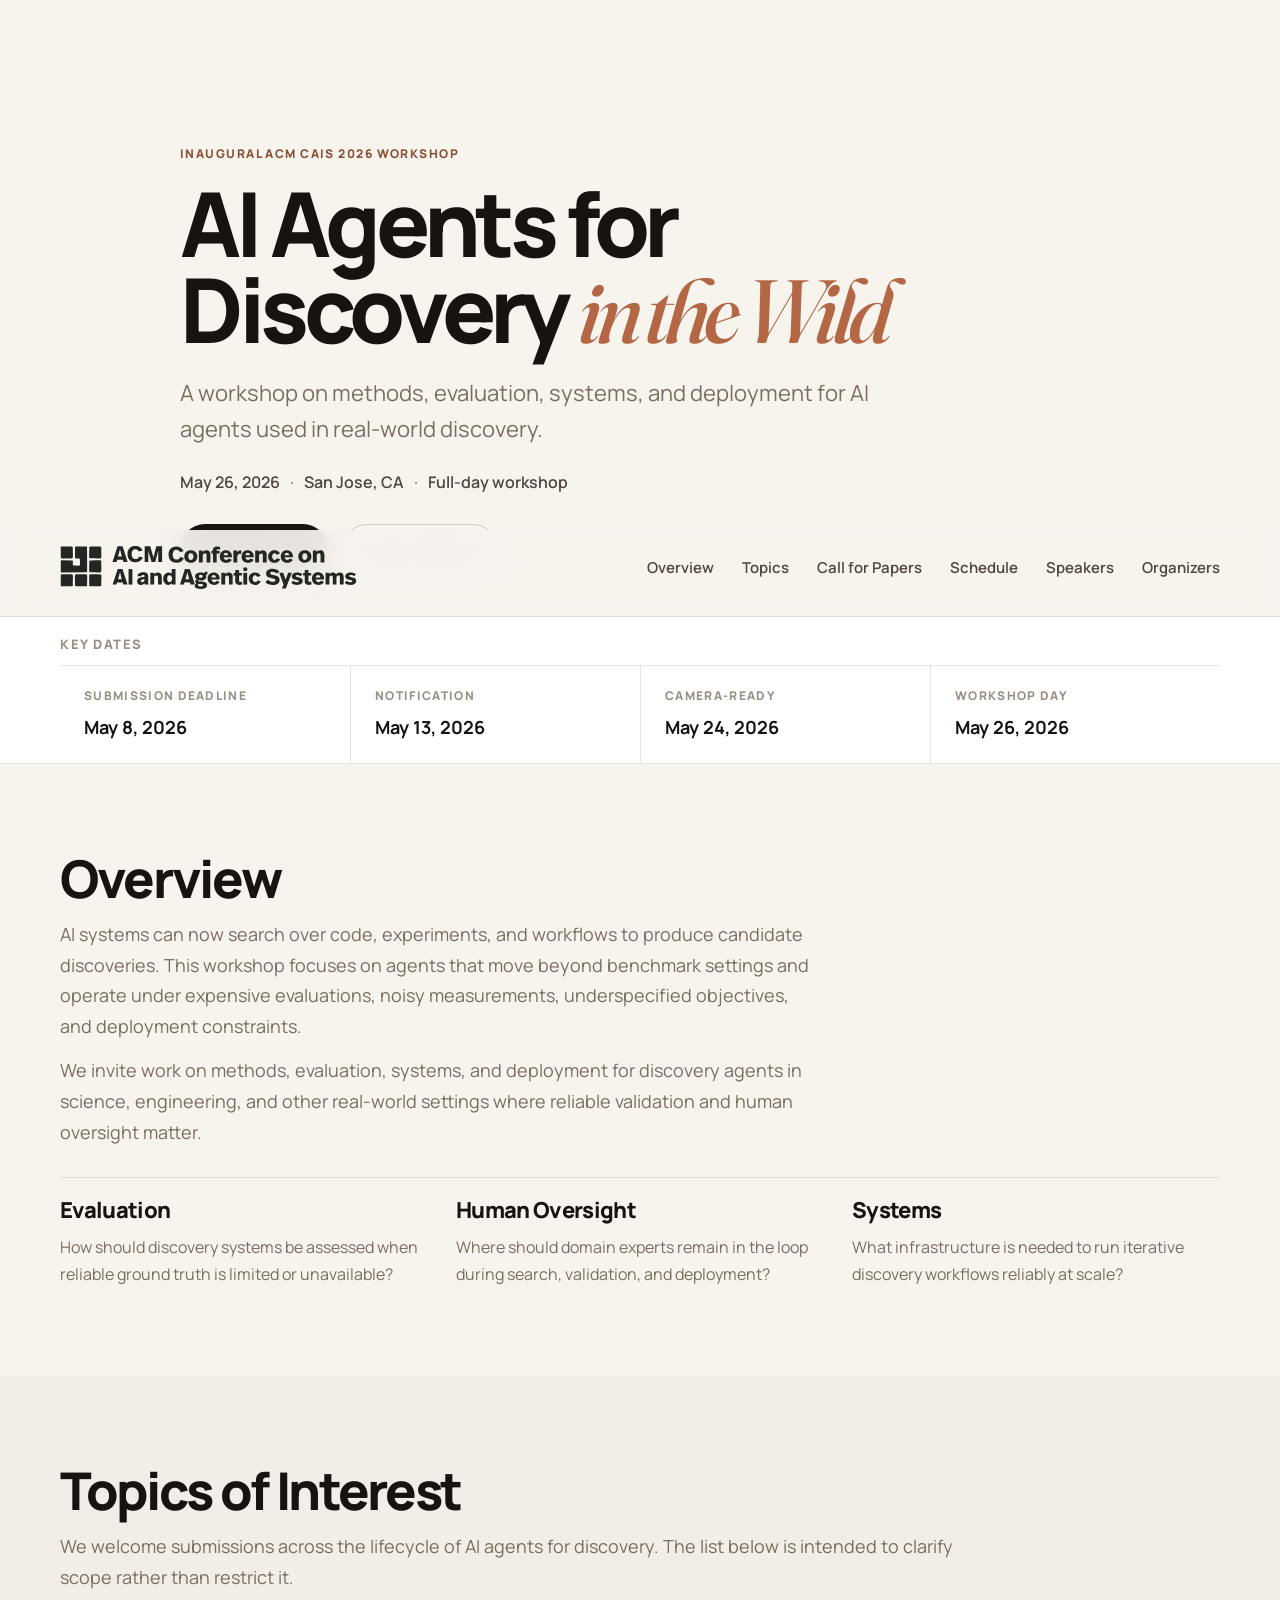
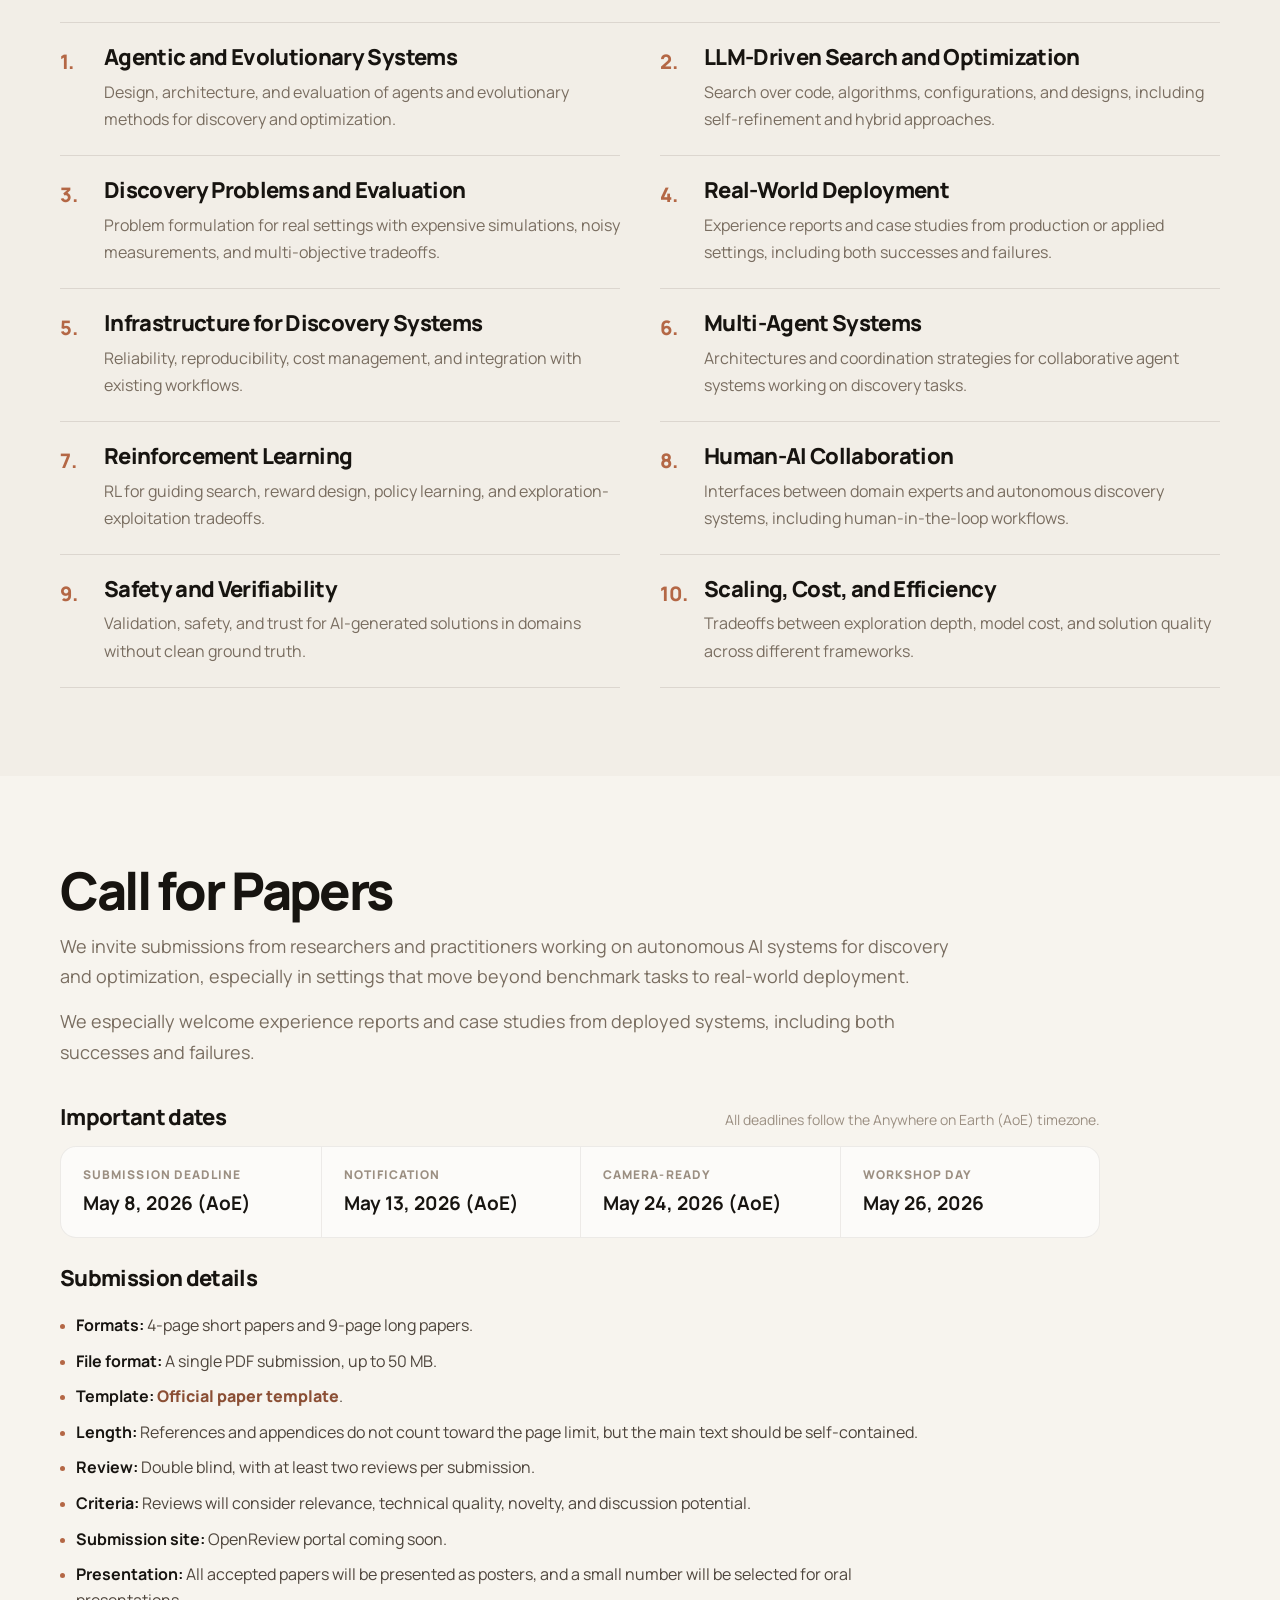
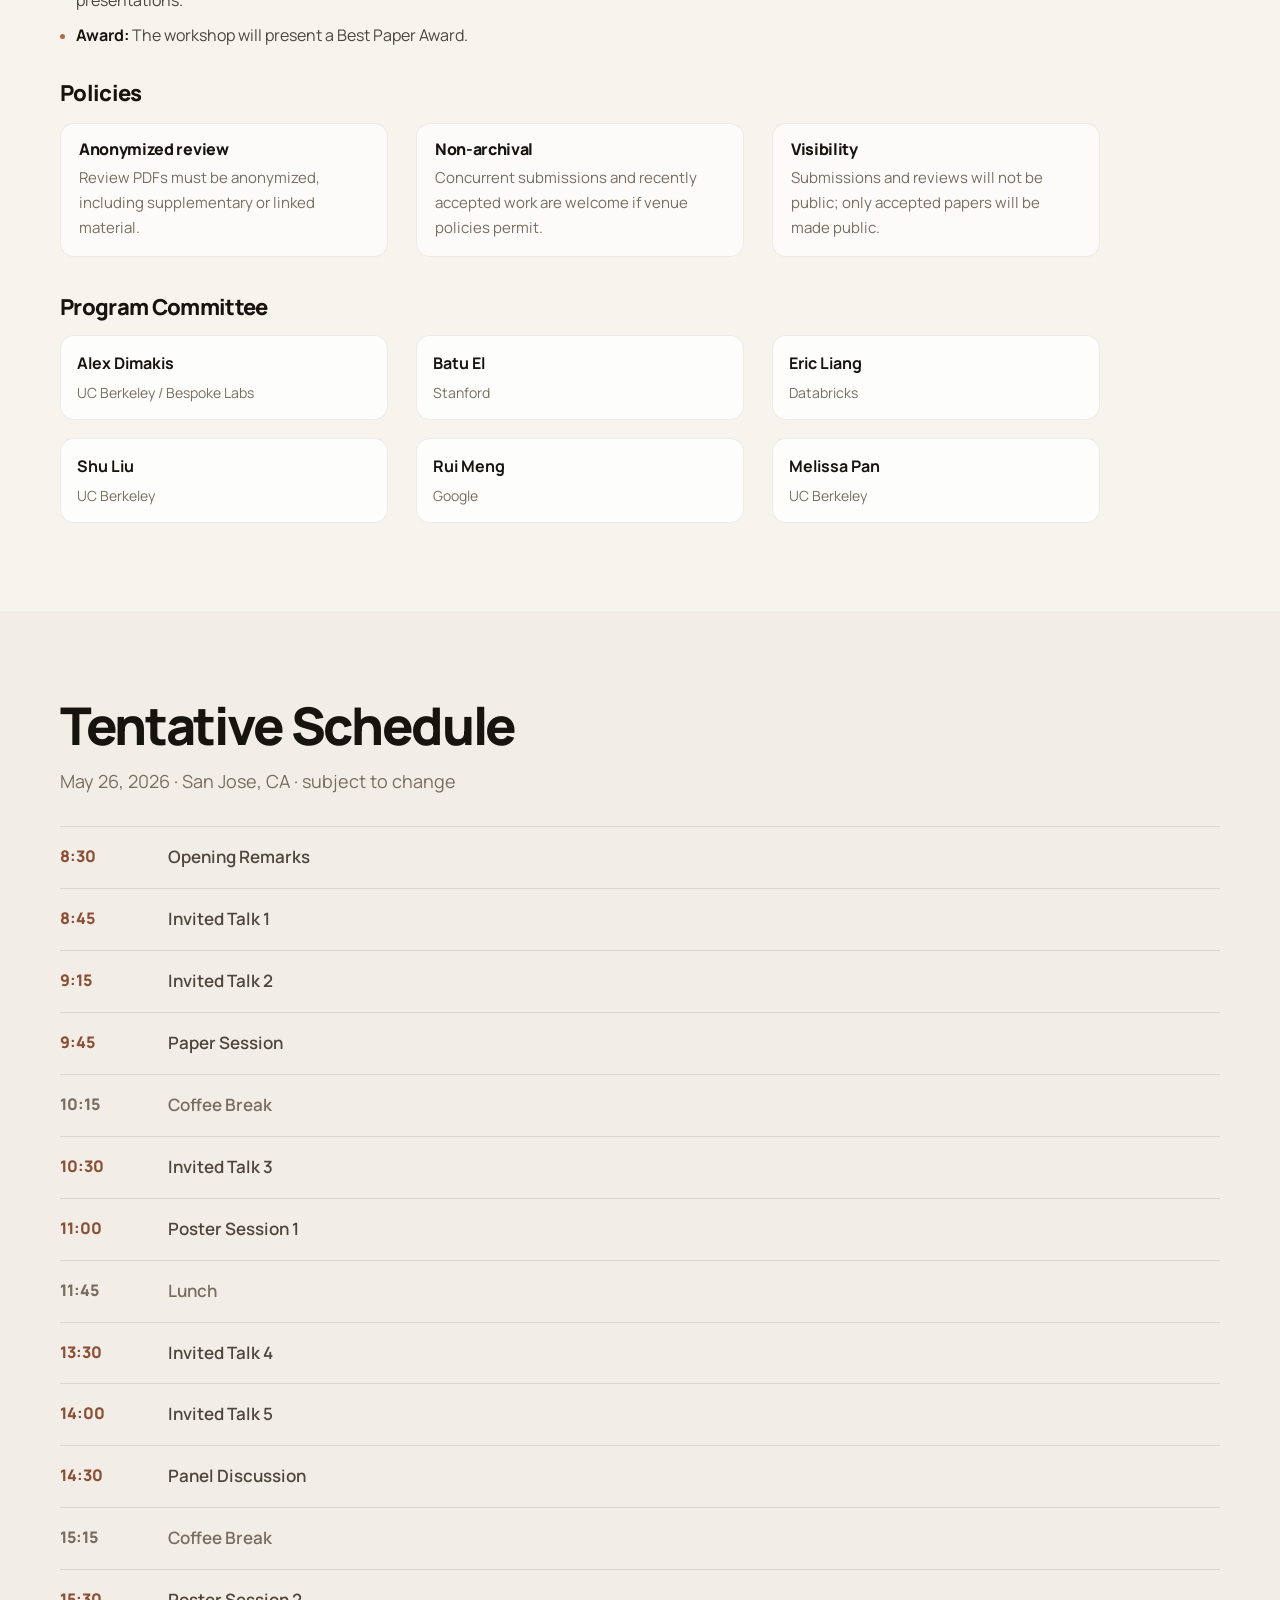
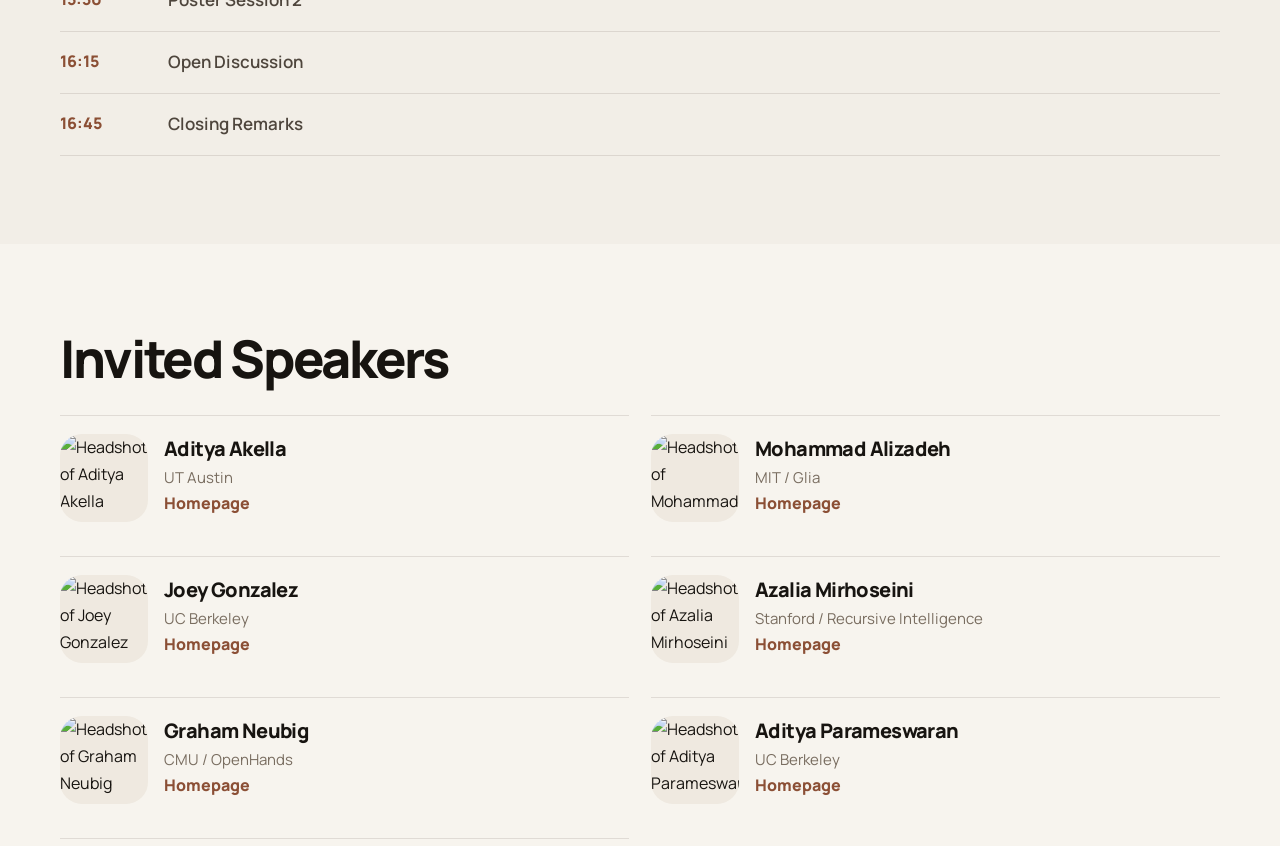
==== commit 0b44fbcb: "Link CAIS conference page" ====
--- a/cfp.html
+++ b/cfp.html
@@ -14,7 +14,9 @@
 </head>
 <body class="redirect-page">
   <main class="redirect-shell">
-    <img src="assets/logos/acm-cais-logo.svg" alt="ACM Conference on AI and Agentic Systems">
+    <a href="https://www.caisconf.org/" target="_blank" rel="noreferrer" aria-label="ACM Conference on AI and Agentic Systems">
+      <img src="assets/logos/acm-cais-logo.svg" alt="ACM Conference on AI and Agentic Systems">
+    </a>
     <h1>Call for Papers</h1>
     <p>The submission details now live on the main workshop page.</p>
     <a href="index.html#cfp" class="button button-primary">Go to Call for Papers</a>
--- a/style.css
+++ b/style.css
@@ -17,6 +17,9 @@
   --accent-deep: #8b4f35;
   --border: rgba(84, 69, 56, 0.14);
   --border-strong: rgba(84, 69, 56, 0.24);
+  --border-soft: rgba(84, 69, 56, 0.09);
+  --panel: rgba(255, 255, 255, 0.62);
+  --panel-strong: rgba(255, 255, 255, 0.78);
   --sans: "Manrope", "Segoe UI", sans-serif;
   --serif: "Fraunces", Georgia, serif;
   --container: 1160px;
@@ -26,6 +29,7 @@
 html {
   scroll-behavior: smooth;
   scroll-padding-top: 88px;
+  overflow-x: clip;
 }
 
 body {
@@ -36,6 +40,7 @@
   line-height: 1.7;
   -webkit-font-smoothing: antialiased;
   -moz-osx-font-smoothing: grayscale;
+  overflow-x: clip;
 }
 
 a {
@@ -48,7 +53,8 @@
 }
 
 .container {
-  width: min(var(--container), calc(100% - (var(--gutter) * 2)));
+  width: calc(100% - (var(--gutter) * 2));
+  max-width: var(--container);
   margin: 0 auto;
 }
 
@@ -131,7 +137,7 @@
 }
 
 #hero {
-  padding: 144px 0 52px;
+  padding: 144px 0 42px;
   border-bottom: 1px solid var(--border);
 }
 
@@ -234,23 +240,19 @@
   background: var(--surface);
 }
 
+.dates-wrap {
+  padding: 16px 0 0;
+}
+
 .dates-grid {
   display: grid;
-  grid-template-columns: 150px repeat(4, minmax(0, 1fr));
+  grid-template-columns: repeat(4, minmax(0, 1fr));
   gap: 0;
-}
-
-.dates-heading,
-.date-item {
-  padding: 22px 0;
+  margin-top: 10px;
+  border-top: 1px solid var(--border);
 }
 
 .dates-heading {
-  display: flex;
-  align-items: center;
-}
-
-.dates-heading p {
   color: var(--ink-4);
   font-size: 13px;
   font-weight: 800;
@@ -259,9 +261,11 @@
 }
 
 .date-item {
+  padding: 20px 24px;
   border-left: 1px solid var(--border);
-  padding-left: 22px;
-}
+}
+
+.date-item:first-child { border-left: 0; }
 
 .date-label {
   display: block;
@@ -314,9 +318,7 @@
   font-size: 18px;
 }
 
-.overview-points,
-.policy-grid,
-.cfp-grid {
+.overview-points {
   display: grid;
   gap: 28px;
 }
@@ -332,10 +334,7 @@
 
 .inline-point h3,
 .topic-list h3,
-.cfp-column h3,
-.policy-grid h3,
-.committee-block h3,
-.person-card h3 {
+.committee-block h3 {
   font-size: 22px;
   line-height: 1.16;
   letter-spacing: -0.03em;
@@ -380,80 +379,125 @@
   font-size: 16px;
 }
 
-.cfp-grid {
-  grid-template-columns: minmax(0, 0.92fr) minmax(0, 1.08fr);
-  align-items: start;
-  border-top: 1px solid var(--border);
-}
-
-.cfp-column {
-  padding-top: 20px;
-}
-
-.rule-list {
-  margin-top: 18px;
-}
-
-.rule-row {
-  display: grid;
-  grid-template-columns: 160px minmax(0, 1fr);
+.cfp-shell {
+  display: grid;
+  gap: 28px;
+  max-width: 1040px;
+}
+
+.cfp-dates {
+  display: grid;
+  gap: 14px;
+  padding-top: 8px;
+}
+
+.cfp-dates-head {
+  display: flex;
+  align-items: baseline;
+  justify-content: space-between;
   gap: 18px;
-  padding: 14px 0;
-  border-top: 1px solid var(--border);
-}
-
-.rule-row:first-child {
-  border-top: 0;
-}
-
-.rule-term {
+}
+
+.cfp-dates-head h3,
+.support-card h3 {
+  font-size: 22px;
+  line-height: 1.16;
+  letter-spacing: -0.03em;
+  font-weight: 800;
+}
+
+.cfp-dates-head p {
+  color: var(--ink-4);
+  font-size: 14px;
+}
+
+.cfp-dates-grid {
+  display: grid;
+  grid-template-columns: repeat(4, minmax(0, 1fr));
+  gap: 0;
+  background: var(--panel);
+  border: 1px solid var(--border-soft);
+  border-radius: 16px;
+  overflow: hidden;
+}
+
+.cfp-date-item {
+  padding: 18px 22px;
+  border-left: 1px solid var(--border-soft);
+}
+
+.cfp-date-item:first-child { border-left: 0; }
+
+.cfp-date-label {
+  display: block;
+  margin-bottom: 6px;
   color: var(--ink-4);
   font-size: 12px;
   font-weight: 800;
-  letter-spacing: 0.1em;
+  letter-spacing: 0.09em;
   text-transform: uppercase;
 }
 
-.rule-detail {
-  color: var(--ink-2);
-  font-size: 16px;
-}
-
-.rule-detail a,
-.person-card a,
+.cfp-date-item strong {
+  color: var(--ink);
+  font-size: 19px;
+  font-weight: 700;
+  line-height: 1.35;
+}
+
+.detail-list a,
 .footer-link,
-.redirect-shell a {
+.redirect-shell a,
+.speaker-card-body a {
   color: var(--accent-deep);
-  font-weight: 700;
+  font-weight: 800;
   text-decoration: none;
 }
 
-.rule-detail a:hover,
-.person-card a:hover,
+.detail-list a:hover,
 .footer-link:hover,
-.redirect-shell a:hover {
+.redirect-shell a:hover,
+.speaker-card-body a:hover {
   text-decoration: underline;
 }
 
-.policy-grid {
-  grid-template-columns: repeat(2, minmax(0, 1fr));
-  border-top: 1px solid var(--border);
-  padding-top: 24px;
-}
-
+.cfp-pane h3,
+.committee-block h3 {
+  font-size: 22px;
+  line-height: 1.16;
+  letter-spacing: -0.03em;
+  font-weight: 800;
+}
+
+.cfp-pane {
+  display: grid;
+  gap: 12px;
+}
+
+.cfp-pane-main {
+  max-width: 880px;
+}
+
+.detail-list,
 .clean-list {
   list-style: none;
-  margin-top: 16px;
-}
-
+}
+
+.detail-list li,
 .clean-list li {
   position: relative;
   padding-left: 16px;
   margin-top: 10px;
   color: var(--ink-2);
   font-size: 16px;
-}
-
+  line-height: 1.6;
+}
+
+.detail-list li strong {
+  color: var(--ink);
+}
+
+.detail-list li::before,
 .clean-list li::before {
   content: "";
   position: absolute;
@@ -465,21 +509,66 @@
   background: var(--accent);
 }
 
+.policy-section {
+  display: grid;
+  gap: 14px;
+  padding-top: 4px;
+}
+
+.policy-section h3,
+.policy-item h4 {
+  font-size: 22px;
+  line-height: 1.16;
+  letter-spacing: -0.03em;
+  font-weight: 800;
+}
+
+.policy-grid {
+  display: grid;
+  grid-template-columns: repeat(3, minmax(0, 1fr));
+  gap: 18px 28px;
+  padding-top: 2px;
+}
+
+.policy-item {
+  min-height: 100%;
+  padding: 16px 18px;
+  background: var(--panel);
+  border: 1px solid var(--border-soft);
+  border-radius: 14px;
+}
+
+.policy-item h4 {
+  font-size: 16px;
+  letter-spacing: -0.02em;
+}
+
+.policy-item p {
+  margin-top: 8px;
+  color: var(--ink-3);
+  font-size: 15px;
+  line-height: 1.65;
+}
+
 .committee-block {
-  border-top: 1px solid var(--border);
-  padding-top: 24px;
+  display: grid;
+  gap: 0;
+  padding-top: 10px;
 }
 
 .committee-list {
   display: grid;
   grid-template-columns: repeat(3, minmax(0, 1fr));
-  gap: 14px 26px;
-  margin-top: 18px;
+  gap: 18px 28px;
+  margin-top: 14px;
 }
 
 .committee-person {
-  padding-top: 12px;
-  border-top: 1px solid var(--border);
+  min-height: 100%;
+  padding: 14px 16px;
+  background: var(--panel-strong);
+  border: 1px solid var(--border-soft);
+  border-radius: 14px;
 }
 
 .committee-person strong {
@@ -524,51 +613,82 @@
   color: var(--ink-3);
 }
 
-.people-grid {
-  display: grid;
-  gap: 18px;
-}
-
 .speaker-grid {
-  grid-template-columns: repeat(3, minmax(0, 1fr));
+  display: grid;
+  grid-template-columns: repeat(2, minmax(0, 1fr));
+  gap: 16px 22px;
 }
 
 .organizer-grid {
-  grid-template-columns: repeat(4, minmax(0, 1fr));
-}
-
-.person-card {
-  padding-top: 8px;
+  display: grid;
+  grid-template-columns: repeat(6, minmax(0, 1fr));
+  gap: 26px 18px;
+}
+
+.speaker-card {
+  display: grid;
+  grid-template-columns: 88px minmax(0, 1fr);
+  gap: 16px;
+  align-items: center;
+  padding: 18px 0;
   border-top: 1px solid var(--border);
 }
 
-.person-card img {
-  width: 100%;
-  aspect-ratio: 1 / 1;
+.speaker-card img {
+  width: 88px;
+  height: 88px;
   object-fit: cover;
   object-position: center 20%;
-  border-radius: 18px;
-  margin-bottom: 14px;
+  border-radius: 22px;
   background: #efe9e0;
 }
 
-.person-card p {
+.speaker-card-body h3,
+.organizer-card h3 {
+  font-size: 20px;
+  line-height: 1.12;
+  letter-spacing: -0.03em;
+  font-weight: 800;
+}
+
+.speaker-card-body p,
+.organizer-card p {
   margin-top: 4px;
   color: var(--ink-3);
   font-size: 15px;
 }
 
-.person-card a {
-  display: inline-block;
-  margin-top: 10px;
-  font-size: 13px;
-}
-
-.plain-note {
-  padding-top: 22px;
+.organizer-card {
+  text-align: center;
+}
+
+.organizer-card img {
+  width: 88px;
+  height: 88px;
+  margin: 0 auto 12px;
+  object-fit: cover;
+  object-position: center 20%;
+  border-radius: 50%;
+  background: #efe9e0;
+}
+
+.support-grid {
+  display: grid;
+  grid-template-columns: repeat(2, minmax(0, 1fr));
+  gap: 28px;
+  padding-top: 12px;
   border-top: 1px solid var(--border);
-  color: var(--ink-3);
-  font-size: 17px;
+}
+
+.support-card {
+  display: grid;
+  gap: 10px;
+}
+
+.support-card p {
+  color: var(--ink-2);
+  font-size: 16px;
+  line-height: 1.6;
 }
 
 footer {
@@ -661,19 +781,15 @@
   }
 
   .topic-list,
-  .speaker-grid,
   .committee-list,
-  .organizer-grid,
   .overview-points,
-  .policy-grid,
-  .cfp-grid,
+  .cfp-dates-grid,
   .dates-grid {
     grid-template-columns: 1fr 1fr;
   }
 
-  .dates-heading {
-    grid-column: 1 / -1;
-    padding-bottom: 8px;
+  .organizer-grid {
+    grid-template-columns: repeat(4, minmax(0, 1fr));
   }
 }
 
@@ -701,23 +817,38 @@
   .topic-list,
   .speaker-grid,
   .committee-list,
-  .organizer-grid,
   .overview-points,
+  .cfp-dates-grid,
   .policy-grid,
-  .cfp-grid,
   .dates-grid {
     grid-template-columns: 1fr;
   }
 
-  .dates-heading,
+  .organizer-grid {
+    grid-template-columns: repeat(3, minmax(0, 1fr));
+  }
+
+  .dates-wrap { padding-top: 14px; }
+
   .date-item {
     padding: 18px 0;
-  }
-
-  .date-item {
+    border-top: 1px solid var(--border);
     border-left: 0;
+  }
+
+  .cfp-dates-head {
+    display: grid;
+    gap: 4px;
+  }
+
+  .cfp-date-item {
+    padding: 16px 0;
     border-top: 1px solid var(--border);
-    padding-left: 0;
+    border-left: 0;
+  }
+
+  .cfp-date-item:first-child {
+    border-top: 0;
   }
 
   .rule-row {
@@ -753,6 +884,21 @@
 
   main section {
     padding: 74px 0;
+  }
+
+  .speaker-card {
+    grid-template-columns: 72px minmax(0, 1fr);
+    gap: 14px;
+  }
+
+  .speaker-card img,
+  .organizer-card img {
+    width: 72px;
+    height: 72px;
+  }
+
+  .organizer-grid {
+    grid-template-columns: repeat(2, minmax(0, 1fr));
   }
 
   .schedule-row {
